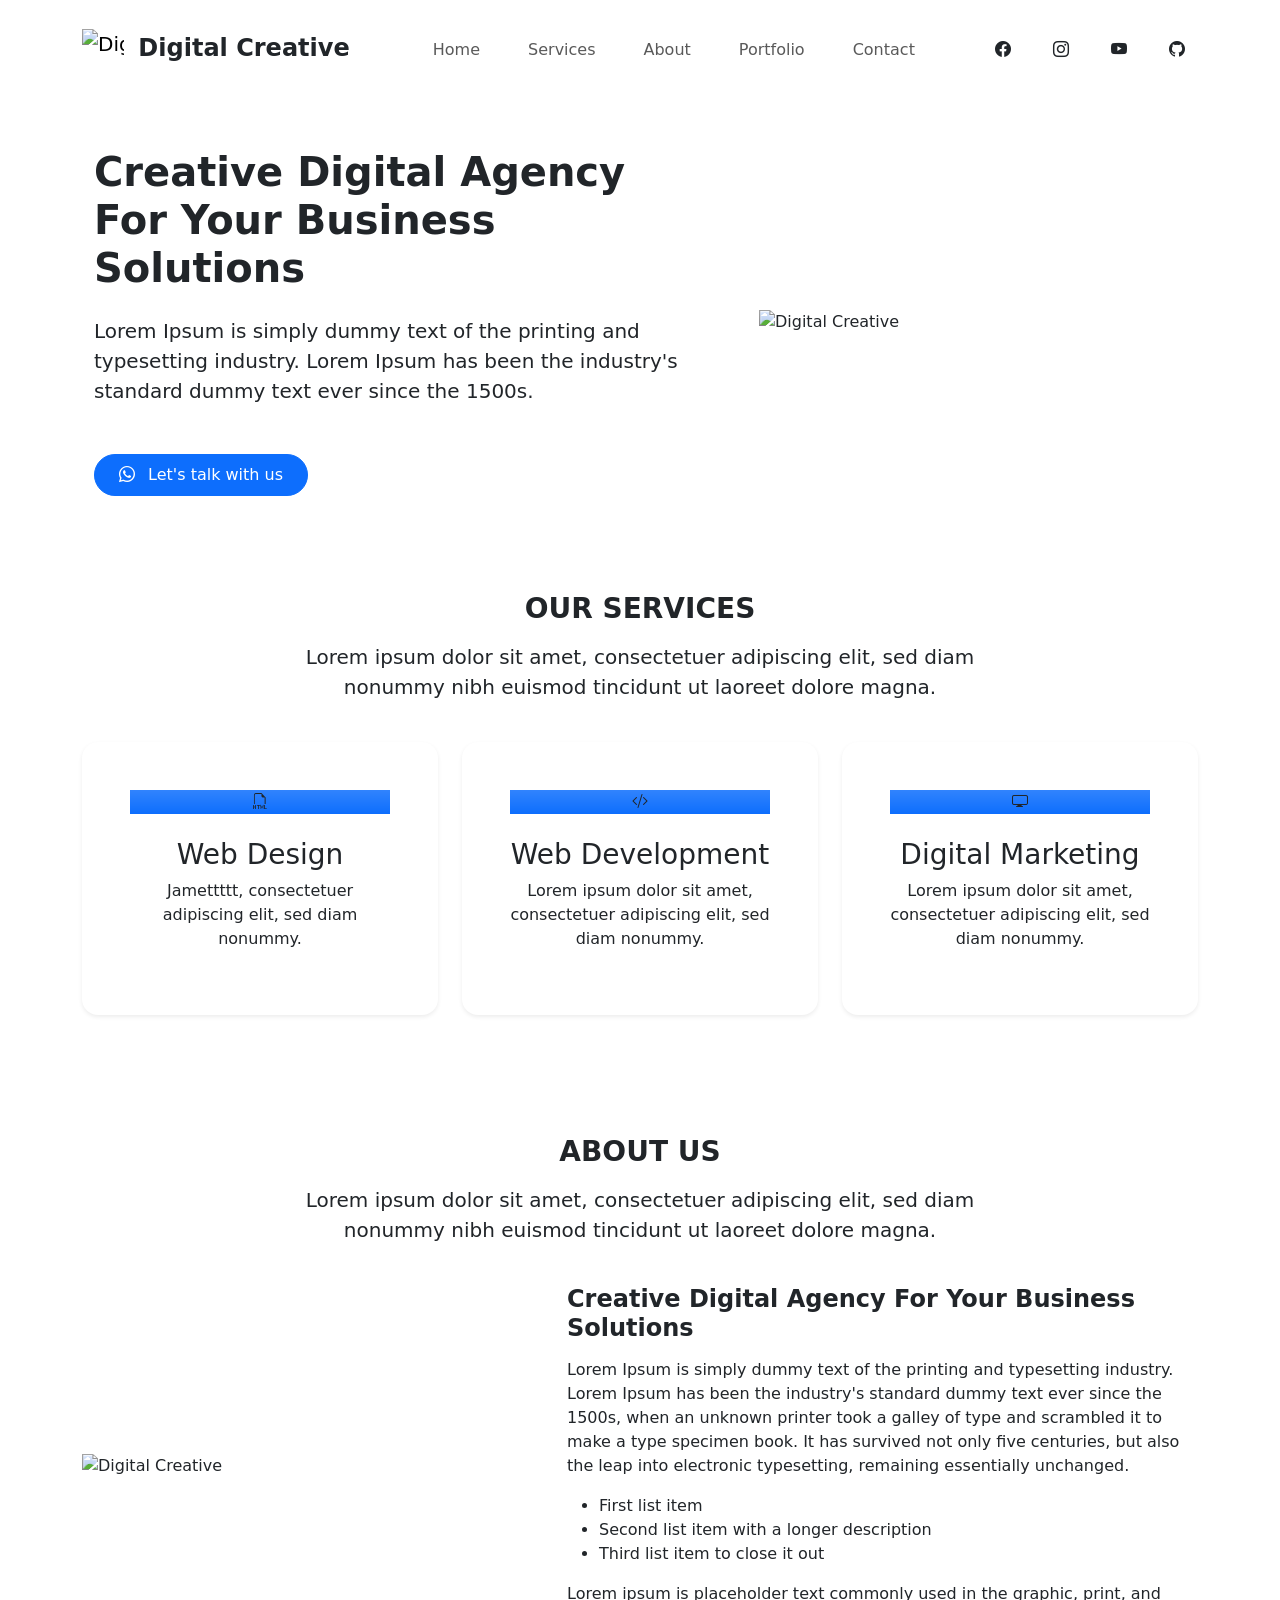
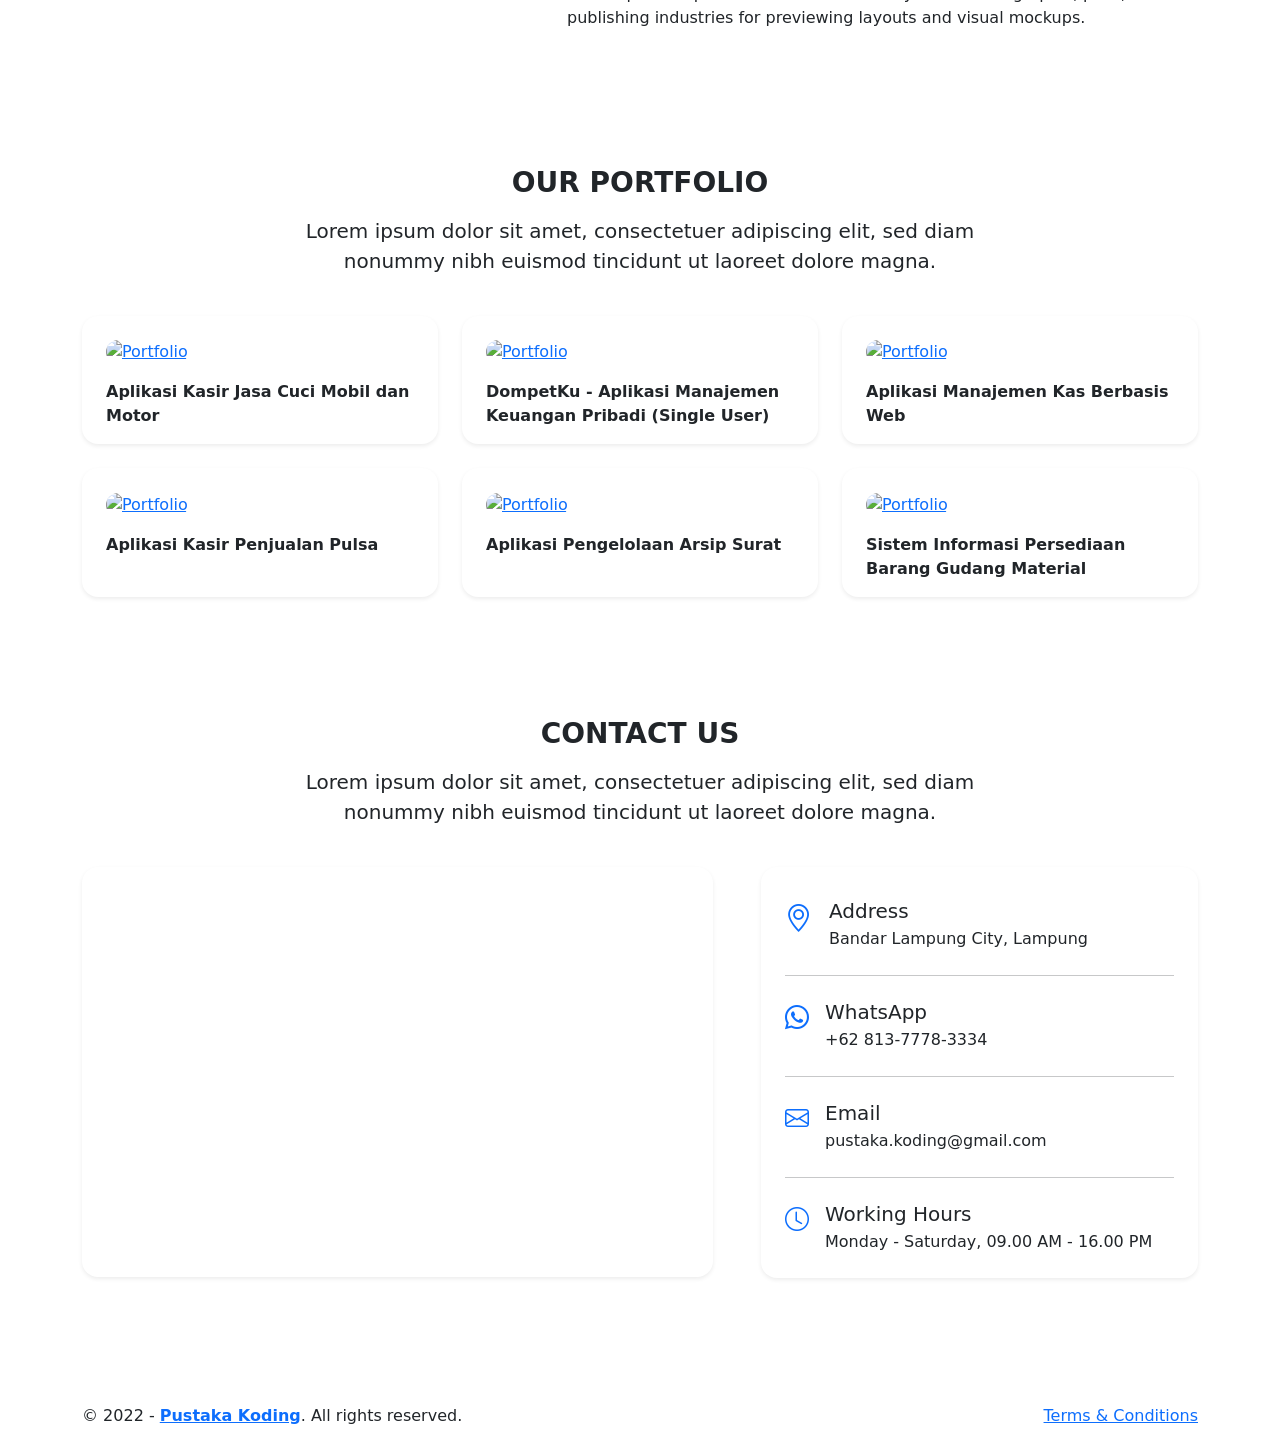
==== index.html @ 83199bd6 "Upload Coba lagi" ====
<!doctype html>
<html lang="en" class="h-100">

<head>
    <!-- Required meta tags -->
    <meta charset="utf-8">
    <meta name="viewport" content="width=device-width, initial-scale=1, shrink-to-fit=no">
    <meta name="description" content="Website Company Profile Digital Creative">
    <meta name="author" content="agung tri utomo">

    <!-- Title -->
    <title>Digital Creative</title>

    <!-- Favicon icon -->
    <link rel="shortcut icon" href="assets/img/favicon.ico" type="image/x-icon">

    <!-- Bootstrap CSS -->
    <link href="https://cdn.jsdelivr.net/npm/bootstrap@5.2.3/dist/css/bootstrap.min.css" rel="stylesheet" integrity="sha384-rbsA2VBKQhggwzxH7pPCaAqO46MgnOM80zW1RWuH61DGLwZJEdK2Kadq2F9CUG65" crossorigin="anonymous">

    <!-- Bootstrap Icons -->
    <link rel="stylesheet" href="https://cdn.jsdelivr.net/npm/bootstrap-icons@1.10.2/font/bootstrap-icons.css">

    <!-- Font -->
    <link href="https://fonts.googleapis.com/css?family=Raleway:100,200,300,400,500,600,700,800,900&amp;display=swap" rel="stylesheet">

    <!-- Custom Style -->
    <link rel="stylesheet" href="assets/css/style.css">
</head>

<body id="home" class="d-flex flex-column h-100">
    <!-- Navbar -->
    <nav class="navbar navbar-expand-lg navbar-light py-4 bg-nav">
        <div class="container">
            <!-- Brand -->
            <a class="navbar-brand" href="https://pustakakoding.com">
                <img src="assets/img/logo.svg" alt="Digital Creative" width="42" height="42" class="d-inline-block mt--2 me-2">
                <span class="text-body fs-4 fw-bolder">Digital Creative</span>
            </a>
            <button class="navbar-toggler" type="button" data-bs-toggle="collapse" data-bs-target="#navbarSupportedContent" aria-controls="navbarSupportedContent" aria-expanded="false" aria-label="Toggle navigation">
                <span class="navbar-toggler-icon"></span>
            </button>
            <div class="collapse navbar-collapse py-3 py-lg-1" id="navbarSupportedContent">
                <!-- Menu -->
                <ul class="navbar-nav mx-auto mb-2 mb-lg-0">
                    <li class="nav-item">
                        <a class="nav-link mx-3" href="#home">Home</a>
                    </li>
                    <li class="nav-item">
                        <a class="nav-link mx-3" href="#services">Services</a>
                    </li>
                    <li class="nav-item">
                        <a class="nav-link mx-3" href="#about">About</a>
                    </li>
                    <li class="nav-item">
                        <a class="nav-link mx-3" href="#portfolio">Portfolio</a>
                    </li>
                    <li class="nav-item">
                        <a class="nav-link mx-3" href="#contact">Contact</a>
                    </li>
                </ul>
                <!-- Social Media -->
                <div class="d-flex mt-3 ms-3 mt-md-0 ms-md-0">
                    <a href="https://facebook.com/pustaka.koding" target="_blank" class="btn btn-social-media me-3">
                        <i class="bi bi-facebook"></i>
                    </a>
                    <a href="https://www.instagram.com/pustakakoding/" target="_blank" class="btn btn-social-media me-3">
                        <i class="bi bi-instagram"></i>
                    </a>
                    <a href="https://www.youtube.com/channel/UCbgv9z5lRwtXX_lUZ5-x8Ew" target="_blank" class="btn btn-social-media me-3">
                        <i class="bi bi-youtube"></i>
                    </a>
                    <a href="https://github.com/pustakakoding" target="_blank" class="btn btn-social-media">
                        <i class="bi bi-github"></i>
                    </a>
                </div>
            </div>
        </div>
    </nav>

    <!-- Main Content -->
    <main class="flex-shrink-0">
        <!-- Heroes -->
        <div class="container col-xxl-8 px-4 py-5">
            <div class="row flex-lg-row-reverse align-items-center g-5">
                <div class="col-lg-5">
                    <img src="assets/img/heroes.svg" class="d-block mx-lg-auto img-fluid" alt="Digital Creative" loading="lazy">
                </div>
                <div class="col-lg-7">
                    <h1 class="fw-bold lh-2 mb-4">Creative Digital Agency For Your Business Solutions</h1>
                    <p class="lead mb-5">Lorem Ipsum is simply dummy text of the printing and typesetting industry. Lorem Ipsum has been the industry's standard dummy text ever since the 1500s.</p>
                    <div class="d-grid gap-2 d-md-flex justify-content-md-start">
                        <a href="https://api.whatsapp.com/send?phone=6281377783334&text=Assalamualaikum.." class="btn btn-primary rounded-pill px-4 py-2"><i class="bi bi-whatsapp me-2"></i> Let's talk with us</a>
                    </div>
                </div>
            </div>
        </div>

        <!-- Services -->
        <div id="services" class="container text-center py-5">
            <div class="row">
                <div class="col-lg-8 mx-auto">
                    <h3 class="fw-bold lh-2 mb-3">OUR SERVICES</h3>
                    <p class="lead">Lorem ipsum dolor sit amet, consectetuer adipiscing elit, sed diam nonummy nibh euismod tincidunt ut laoreet dolore magna.</p>
                </div>
            </div>

            <div class="row py-4">
                <div class="col-lg-4 mb-4 mb-lg-0">
                    <div class="card border-0 rounded-4 shadow-sm">
                        <div class="card-body p-3 p-sm-5">
                            <div class="feature-icon-1 bg-primary bg-gradient mb-4">
                                <i class="bi-filetype-html"></i>
                            </div>
                            <h3>Web Design</h3>
                            <p>Jamettttt, consectetuer adipiscing elit, sed diam nonummy.</p>
                        </div>
                    </div>
                </div>
                <div class="col-lg-4 mb-4 mb-lg-0">
                    <div class="card border-0 rounded-4 shadow-sm">
                        <div class="card-body p-3 p-sm-5">
                            <div class="feature-icon-1 bg-primary bg-gradient mb-4">
                                <i class="bi-code-slash"></i>
                            </div>
                            <h3>Web Development</h3>
                            <p>Lorem ipsum dolor sit amet, consectetuer adipiscing elit, sed diam nonummy.</p>
                        </div>
                    </div>
                </div>
                <div class="col-lg-4 mb-4 mb-lg-0">
                    <div class="card border-0 rounded-4 shadow-sm">
                        <div class="card-body p-3 p-sm-5">
                            <div class="feature-icon-1 bg-primary bg-gradient mb-4">
                                <i class="bi-display"></i>
                            </div>
                            <h3>Digital Marketing</h3>
                            <p>Lorem ipsum dolor sit amet, consectetuer adipiscing elit, sed diam nonummy.</p>
                        </div>
                    </div>
                </div>
            </div>
        </div>

        <!-- About -->
        <div id="about" class="container text-center py-5">
            <div class="row">
                <div class="col-lg-8 mx-auto">
                    <h3 class="fw-bold lh-2 mb-3">ABOUT US</h3>
                    <p class="lead">Lorem ipsum dolor sit amet, consectetuer adipiscing elit, sed diam nonummy nibh euismod tincidunt ut laoreet dolore magna.</p>
                </div>
            </div>

            <div class="row align-items-center text-start g-5 py-4">
                <div class="col-lg-5">
                    <img src="assets/img/about.svg" class="d-block mx-lg-auto img-fluid" alt="Digital Creative" loading="lazy">
                </div>
                <div class="col-lg-7">
                    <h4 class="fw-bold lh-2 mb-3">Creative Digital Agency For Your Business Solutions</h4>
                    <p>Lorem Ipsum is simply dummy text of the printing and typesetting industry. Lorem Ipsum has been the industry's standard dummy text ever since the 1500s, when an unknown printer took a galley of type and scrambled it to make a type specimen book. It has survived not only five centuries, but also the leap into electronic typesetting, remaining essentially unchanged.</p>
                    <ul>
                        <li>First list item</li>
                        <li>Second list item with a longer description</li>
                        <li>Third list item to close it out</li>
                    </ul>
                    <p>Lorem ipsum is placeholder text commonly used in the graphic, print, and publishing industries for previewing layouts and visual mockups.</p>
                </div>
            </div>
        </div>

        <!-- Portfolio -->
        <div id="portfolio" class="container text-center py-5">
            <div class="row">
                <div class="col-lg-8 mx-auto">
                    <h3 class="fw-bold lh-2 mb-3">OUR PORTFOLIO</h3>
                    <p class="lead">Lorem ipsum dolor sit amet, consectetuer adipiscing elit, sed diam nonummy nibh euismod tincidunt ut laoreet dolore magna.</p>
                </div>
            </div>

            <div class="row text-start py-4">
                <div class="col-lg-4 mb-4">
                    <div class="card h-100 border-0 rounded-4 shadow-sm">
                        <div class="card-body p-4 pb-0">
                            <div class="mb-3">
                                <a href="https://pustakakoding.com/project-php-detail-aplikasi-kasir-jasa-cuci-mobil-dan-motor" target="_blank">
                                    <img src="assets/img/portfolio/pustakakoding-aplikasi-kasir-jasa-cuci-mobil-dan-motor.jpg" alt="Portfolio" class="card-img-top img-fluid rounded-4">
                                </a>
                            </div>
                            <p class="fw-semibold">Aplikasi Kasir Jasa Cuci Mobil dan Motor</p>
                        </div>
                    </div>
                </div>
                <div class="col-lg-4 mb-4">
                    <div class="card h-100 border-0 rounded-4 shadow-sm">
                        <div class="card-body p-4 pb-0">
                            <div class="mb-3">
                                <a href="https://pustakakoding.com/project-php-detail-aplikasi-manajemen-keuangan-pribadi-single-user" target="_blank">
                                    <img src="assets/img/portfolio/pustakakoding-aplikasi-manajemen-keuangan-pribadi-single-user.jpg" alt="Portfolio" class="card-img-top img-fluid rounded-4">
                                </a>
                            </div>
                            <p class="fw-semibold">DompetKu - Aplikasi Manajemen Keuangan Pribadi (Single User)</p>
                        </div>
                    </div>
                </div>
                <div class="col-lg-4 mb-4">
                    <div class="card h-100 border-0 rounded-4 shadow-sm">
                        <div class="card-body p-4 pb-0">
                            <div class="mb-3">
                                <a href="https://pustakakoding.com/project-php-detail-aplikasi-manajemen-kas-berbasis-web" target="_blank">
                                    <img src="assets/img/portfolio/pustakakoding-aplikasi-manajemen-kas-berbasis-web.jpg" alt="Portfolio" class="card-img-top img-fluid rounded-4">
                                </a>
                            </div>
                            <p class="fw-semibold">Aplikasi Manajemen Kas Berbasis Web</p>
                        </div>
                    </div>
                </div>
                <div class="col-lg-4 mb-4">
                    <div class="card h-100 border-0 rounded-4 shadow-sm">
                        <div class="card-body p-4 pb-0">
                            <div class="mb-3">
                                <a href="https://pustakakoding.com/project-php-detail-aplikasi-kasir-penjualan-pulsa" target="_blank">
                                    <img src="assets/img/portfolio/pustakakoding-aplikasi-kasir-penjualan-pulsa.jpg" alt="Portfolio" class="card-img-top img-fluid rounded-4">
                                </a>
                            </div>
                            <p class="fw-semibold">Aplikasi Kasir Penjualan Pulsa</p>
                        </div>
                    </div>
                </div>
                <div class="col-lg-4 mb-4">
                    <div class="card h-100 border-0 rounded-4 shadow-sm">
                        <div class="card-body p-4 pb-0">
                            <div class="mb-3">
                                <a href="https://pustakakoding.com/project-php-detail-aplikasi-pengelolaan-arsip-surat" target="_blank">
                                    <img src="assets/img/portfolio/pustakakoding-aplikasi-pengelolaan-arsip-surat.jpg" alt="Portfolio" class="card-img-top img-fluid rounded-4">
                                </a>
                            </div>
                            <p class="fw-semibold">Aplikasi Pengelolaan Arsip Surat</p>
                        </div>
                    </div>
                </div>
                <div class="col-lg-4 mb-4">
                    <div class="card h-100 border-0 rounded-4 shadow-sm">
                        <div class="card-body p-4 pb-0">
                            <div class="mb-3">
                                <a href="https://pustakakoding.com/project-php-detail-sistem-informasi-persediaan-barang-gudang-material" target="_blank">
                                    <img src="assets/img/portfolio/pustakakoding-sistem-informasi-persediaan-barang-gudang-material.jpg" alt="Portfolio" class="card-img-top img-fluid rounded-4">
                                </a>
                            </div>
                            <p class="fw-semibold">Sistem Informasi Persediaan Barang Gudang Material</p>
                        </div>
                    </div>
                </div>
            </div>
        </div>

        <!-- Contact -->
        <div id="contact" class="container text-center pt-4 pb-5">
            <div class="row">
                <div class="col-lg-8 mx-auto">
                    <h3 class="fw-bold lh-2 mb-3">CONTACT US</h3>
                    <p class="lead">Lorem ipsum dolor sit amet, consectetuer adipiscing elit, sed diam nonummy nibh euismod tincidunt ut laoreet dolore magna.</p>
                </div>
            </div>

            <div class="row align-items-start text-start g-5 pt-4 pb-5">
                <div class="col-lg-7">
                    <iframe src="https://www.google.com/maps/embed?pb=!1m18!1m12!1m3!1d127101.59148701998!2d105.19743545987781!3d-5.428404621346565!2m3!1f0!2f0!3f0!3m2!1i1024!2i768!4f13.1!3m3!1m2!1s0x2e40dbcabf21b51f%3A0xdcb06324bff3cb9e!2sBandar%20Lampung%20City%2C%20Lampung!5e0!3m2!1sen!2sid!4v1670074127117!5m2!1sen!2sid" class="rounded-4 shadow-sm" width="100%" height="410" style="border:0;" allowfullscreen="" loading="lazy" referrerpolicy="no-referrer-when-downgrade"></iframe>
                </div>
                <div class="col-lg-5">
                    <div class="card h-100 border-0 rounded-4 shadow-sm">
                        <div class="card-body p-4 pb-0">
                            <div class="d-flex py-2">
                                <div class="flex-shrink-0">
                                    <i class="bi bi-geo-alt text-primary fs-3"></i>
                                </div>
                                <div class="flex-grow-1 ms-3">
                                    <h5 class="mb-1">Address</h5>
                                    <p>Bandar Lampung City, Lampung</p>
                                </div>
                            </div>
                            <hr class="hr-dotted mt-0">
                            <div class="d-flex py-2">
                                <div class="flex-shrink-0">
                                    <i class="bi bi-whatsapp text-primary fs-4"></i>
                                </div>
                                <div class="flex-grow-1 ms-3">
                                    <h5 class="mb-1">WhatsApp</h5>
                                    <p>+62 813-7778-3334</p>
                                </div>
                            </div>
                            <hr class="hr-dotted mt-0">
                            <div class="d-flex py-2">
                                <div class="flex-shrink-0">
                                    <i class="bi bi-envelope text-primary fs-4"></i>
                                </div>
                                <div class="flex-grow-1 ms-3">
                                    <h5 class="mb-1">Email</h5>
                                    <p>pustaka.koding@gmail.com</p>
                                </div>
                            </div>
                            <hr class="hr-dotted mt-0">
                            <div class="d-flex py-2">
                                <div class="flex-shrink-0">
                                    <i class="bi bi-clock text-primary fs-4"></i>
                                </div>
                                <div class="flex-grow-1 ms-3">
                                    <h5 class="mb-1">Working Hours</h5>
                                    <p>Monday - Saturday, 09.00 AM - 16.00 PM</p>
                                </div>
                            </div>
                        </div>
                    </div>
                </div>
            </div>
        </div>
    </main>

    <!-- Footer -->
    <footer class="footer mt-auto py-4 bg-white">
        <div class="container">
            <div class="d-flex flex-column flex-md-row align-items-center align-items-md-left text-body">
                <div class="copyright text-center mb-2 mb-md-0">
                    &copy; 2022 - <a href="https://pustakakoding.com/" target="_blank" class="fw-bolder">Pustaka Koding</a>. All rights reserved.
                </div>
                <div class="link ms-md-auto">
                    <a href="https://pustakakoding.com/" target="_blank">Terms & Conditions</a>
                </div>
            </div>
        </div>
    </footer>

    <!-- Popper and Bootstrap JS -->
    <script src="https://cdn.jsdelivr.net/npm/@popperjs/core@2.11.6/dist/umd/popper.min.js" integrity="sha384-oBqDVmMz9ATKxIep9tiCxS/Z9fNfEXiDAYTujMAeBAsjFuCZSmKbSSUnQlmh/jp3" crossorigin="anonymous"></script>
    <script src="https://cdn.jsdelivr.net/npm/bootstrap@5.2.3/dist/js/bootstrap.min.js" integrity="sha384-cuYeSxntonz0PPNlHhBs68uyIAVpIIOZZ5JqeqvYYIcEL727kskC66kF92t6Xl2V" crossorigin="anonymous"></script>
</body>

</html>
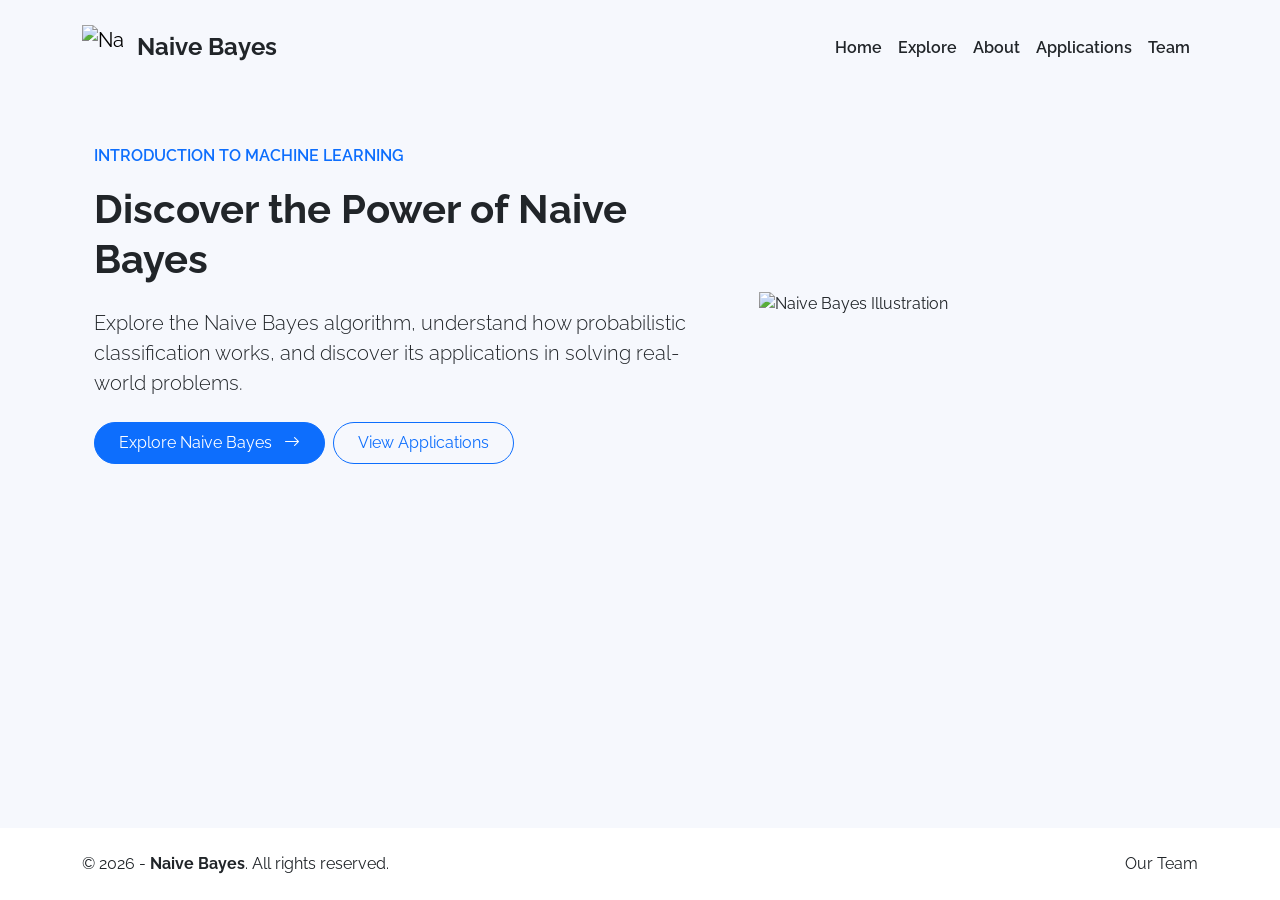
==== commit 65996690: "Refactor website into multiple pages" ====
--- a/index.html
+++ b/index.html
@@ -1,336 +1,180 @@
+
 <!doctype html>
 <html lang="en" class="h-100">
 
 <head>
-    <!-- Required meta tags -->
     <meta charset="utf-8">
-    <meta name="viewport" content="width=device-width, initial-scale=1, shrink-to-fit=no">
-    <meta name="description" content="Website Company Profile Digital Creative">
-    <meta name="author" content="agung tri utomo">
+    <meta name="viewport" content="width=device-width, initial-scale=1">
 
-    <!-- Title -->
-    <title>Digital Creative</title>
+    <meta name="description" content="Learn about the Naive Bayes algorithm and its real-world applications.">
 
-    <!-- Favicon icon -->
+    <title>Home - Naive Bayes</title>
+
+    <!-- Favicon -->
     <link rel="shortcut icon" href="assets/img/favicon.ico" type="image/x-icon">
 
     <!-- Bootstrap CSS -->
-    <link href="https://cdn.jsdelivr.net/npm/bootstrap@5.2.3/dist/css/bootstrap.min.css" rel="stylesheet" integrity="sha384-rbsA2VBKQhggwzxH7pPCaAqO46MgnOM80zW1RWuH61DGLwZJEdK2Kadq2F9CUG65" crossorigin="anonymous">
+    <link href="https://cdn.jsdelivr.net/npm/bootstrap@5.2.3/dist/css/bootstrap.min.css"
+        rel="stylesheet">
 
     <!-- Bootstrap Icons -->
-    <link rel="stylesheet" href="https://cdn.jsdelivr.net/npm/bootstrap-icons@1.10.2/font/bootstrap-icons.css">
+    <link rel="stylesheet"
+        href="https://cdn.jsdelivr.net/npm/bootstrap-icons@1.10.2/font/bootstrap-icons.css">
 
     <!-- Font -->
-    <link href="https://fonts.googleapis.com/css?family=Raleway:100,200,300,400,500,600,700,800,900&amp;display=swap" rel="stylesheet">
+    <link href="https://fonts.googleapis.com/css?family=Raleway:100,200,300,400,500,600,700,800,900&display=swap"
+        rel="stylesheet">
 
-    <!-- Custom Style -->
+    <!-- Custom CSS -->
     <link rel="stylesheet" href="assets/css/style.css">
 </head>
 
-<body id="home" class="d-flex flex-column h-100">
+<body id="home" class="d-flex flex-column min-vh-100">
+
     <!-- Navbar -->
     <nav class="navbar navbar-expand-lg navbar-light py-4 bg-nav">
         <div class="container">
-            <!-- Brand -->
-            <a class="navbar-brand" href="https://pustakakoding.com">
-                <img src="assets/img/logo.svg" alt="Digital Creative" width="42" height="42" class="d-inline-block mt--2 me-2">
-                <span class="text-body fs-4 fw-bolder">Digital Creative</span>
+
+            <a class="navbar-brand" href="index.html">
+                <img src="assets/img/logo.svg"
+                    alt="Naive Bayes"
+                    width="42"
+                    height="42"
+                    class="d-inline-block mt--2 me-2">
+
+                <span class="text-body fs-4 fw-bolder">
+                    Naive Bayes
+                </span>
             </a>
-            <button class="navbar-toggler" type="button" data-bs-toggle="collapse" data-bs-target="#navbarSupportedContent" aria-controls="navbarSupportedContent" aria-expanded="false" aria-label="Toggle navigation">
+
+            <button class="navbar-toggler"
+                type="button"
+                data-bs-toggle="collapse"
+                data-bs-target="#navbarSupportedContent"
+                aria-controls="navbarSupportedContent"
+                aria-expanded="false"
+                aria-label="Toggle navigation">
+
                 <span class="navbar-toggler-icon"></span>
             </button>
-            <div class="collapse navbar-collapse py-3 py-lg-1" id="navbarSupportedContent">
-                <!-- Menu -->
-                <ul class="navbar-nav mx-auto mb-2 mb-lg-0">
+
+            <div class="collapse navbar-collapse"
+                id="navbarSupportedContent">
+
+                <ul class="navbar-nav ms-auto mb-2 mb-lg-0">
+
                     <li class="nav-item">
-                        <a class="nav-link mx-3" href="#home">Home</a>
+                        <a class="nav-link" href="index.html">Home</a>
                     </li>
+
                     <li class="nav-item">
-                        <a class="nav-link mx-3" href="#services">Services</a>
+                        <a class="nav-link" href="pages/explore.html">Explore</a>
                     </li>
+
                     <li class="nav-item">
-                        <a class="nav-link mx-3" href="#about">About</a>
+                        <a class="nav-link" href="pages/about.html">About</a>
                     </li>
+
                     <li class="nav-item">
-                        <a class="nav-link mx-3" href="#portfolio">Portfolio</a>
+                        <a class="nav-link" href="pages/applications.html">Applications</a>
                     </li>
+
                     <li class="nav-item">
-                        <a class="nav-link mx-3" href="#contact">Contact</a>
+                        <a class="nav-link" href="pages/team.html">Team</a>
                     </li>
+
                 </ul>
-                <!-- Social Media -->
-                <div class="d-flex mt-3 ms-3 mt-md-0 ms-md-0">
-                    <a href="https://facebook.com/pustaka.koding" target="_blank" class="btn btn-social-media me-3">
-                        <i class="bi bi-facebook"></i>
-                    </a>
-                    <a href="https://www.instagram.com/pustakakoding/" target="_blank" class="btn btn-social-media me-3">
-                        <i class="bi bi-instagram"></i>
-                    </a>
-                    <a href="https://www.youtube.com/channel/UCbgv9z5lRwtXX_lUZ5-x8Ew" target="_blank" class="btn btn-social-media me-3">
-                        <i class="bi bi-youtube"></i>
-                    </a>
-                    <a href="https://github.com/pustakakoding" target="_blank" class="btn btn-social-media">
-                        <i class="bi bi-github"></i>
-                    </a>
-                </div>
             </div>
         </div>
     </nav>
 
+
     <!-- Main Content -->
-    <main class="flex-shrink-0">
-        <!-- Heroes -->
-        <div class="container col-xxl-8 px-4 py-5">
+    <main class="flex-grow-1">
+
+        <!-- Hero Section -->
+        <section class="container col-xxl-8 px-4 py-5">
+
             <div class="row flex-lg-row-reverse align-items-center g-5">
+
+                <!-- Hero Illustration -->
                 <div class="col-lg-5">
-                    <img src="assets/img/heroes.svg" class="d-block mx-lg-auto img-fluid" alt="Digital Creative" loading="lazy">
+                    <img src="assets/img/heroes.svg"
+                        class="d-block mx-lg-auto img-fluid"
+                        alt="Naive Bayes Illustration"
+                        loading="lazy">
                 </div>
+
+                <!-- Hero Text -->
                 <div class="col-lg-7">
-                    <h1 class="fw-bold lh-2 mb-4">Creative Digital Agency For Your Business Solutions</h1>
-                    <p class="lead mb-5">Lorem Ipsum is simply dummy text of the printing and typesetting industry. Lorem Ipsum has been the industry's standard dummy text ever since the 1500s.</p>
-                    <div class="d-grid gap-2 d-md-flex justify-content-md-start">
-                        <a href="https://api.whatsapp.com/send?phone=6281377783334&text=Assalamualaikum.." class="btn btn-primary rounded-pill px-4 py-2"><i class="bi bi-whatsapp me-2"></i> Let's talk with us</a>
+
+                    <span class="text-primary fw-semibold">
+                        INTRODUCTION TO MACHINE LEARNING
+                    </span>
+
+                    <h1 class="fw-bold lh-sm mb-4 mt-3">
+                        Discover the Power of Naive Bayes
+                    </h1>
+
+                    <p class="lead mb-4">
+                        Explore the Naive Bayes algorithm, understand
+                        how probabilistic classification works, and
+                        discover its applications in solving
+                        real-world problems.
+                    </p>
+
+                    <div class="d-flex flex-wrap gap-2">
+
+                        <a href="pages/explore.html"
+                            class="btn btn-primary rounded-pill px-4 py-2">
+
+                            Explore Naive Bayes
+                            <i class="bi bi-arrow-right ms-2"></i>
+
+                        </a>
+
+                        <a href="pages/applications.html"
+                            class="btn btn-outline-primary rounded-pill px-4 py-2">
+
+                            View Applications
+
+                        </a>
+
                     </div>
+
                 </div>
             </div>
-        </div>
+        </section>
 
-        <!-- Services -->
-        <div id="services" class="container text-center py-5">
-            <div class="row">
-                <div class="col-lg-8 mx-auto">
-                    <h3 class="fw-bold lh-2 mb-3">OUR SERVICES</h3>
-                    <p class="lead">Lorem ipsum dolor sit amet, consectetuer adipiscing elit, sed diam nonummy nibh euismod tincidunt ut laoreet dolore magna.</p>
-                </div>
-            </div>
+    </main>
 
-            <div class="row py-4">
-                <div class="col-lg-4 mb-4 mb-lg-0">
-                    <div class="card border-0 rounded-4 shadow-sm">
-                        <div class="card-body p-3 p-sm-5">
-                            <div class="feature-icon-1 bg-primary bg-gradient mb-4">
-                                <i class="bi-filetype-html"></i>
-                            </div>
-                            <h3>Web Design</h3>
-                            <p>Jamettttt, consectetuer adipiscing elit, sed diam nonummy.</p>
-                        </div>
-                    </div>
-                </div>
-                <div class="col-lg-4 mb-4 mb-lg-0">
-                    <div class="card border-0 rounded-4 shadow-sm">
-                        <div class="card-body p-3 p-sm-5">
-                            <div class="feature-icon-1 bg-primary bg-gradient mb-4">
-                                <i class="bi-code-slash"></i>
-                            </div>
-                            <h3>Web Development</h3>
-                            <p>Lorem ipsum dolor sit amet, consectetuer adipiscing elit, sed diam nonummy.</p>
-                        </div>
-                    </div>
-                </div>
-                <div class="col-lg-4 mb-4 mb-lg-0">
-                    <div class="card border-0 rounded-4 shadow-sm">
-                        <div class="card-body p-3 p-sm-5">
-                            <div class="feature-icon-1 bg-primary bg-gradient mb-4">
-                                <i class="bi-display"></i>
-                            </div>
-                            <h3>Digital Marketing</h3>
-                            <p>Lorem ipsum dolor sit amet, consectetuer adipiscing elit, sed diam nonummy.</p>
-                        </div>
-                    </div>
-                </div>
-            </div>
-        </div>
-
-        <!-- About -->
-        <div id="about" class="container text-center py-5">
-            <div class="row">
-                <div class="col-lg-8 mx-auto">
-                    <h3 class="fw-bold lh-2 mb-3">ABOUT US</h3>
-                    <p class="lead">Lorem ipsum dolor sit amet, consectetuer adipiscing elit, sed diam nonummy nibh euismod tincidunt ut laoreet dolore magna.</p>
-                </div>
-            </div>
-
-            <div class="row align-items-center text-start g-5 py-4">
-                <div class="col-lg-5">
-                    <img src="assets/img/about.svg" class="d-block mx-lg-auto img-fluid" alt="Digital Creative" loading="lazy">
-                </div>
-                <div class="col-lg-7">
-                    <h4 class="fw-bold lh-2 mb-3">Creative Digital Agency For Your Business Solutions</h4>
-                    <p>Lorem Ipsum is simply dummy text of the printing and typesetting industry. Lorem Ipsum has been the industry's standard dummy text ever since the 1500s, when an unknown printer took a galley of type and scrambled it to make a type specimen book. It has survived not only five centuries, but also the leap into electronic typesetting, remaining essentially unchanged.</p>
-                    <ul>
-                        <li>First list item</li>
-                        <li>Second list item with a longer description</li>
-                        <li>Third list item to close it out</li>
-                    </ul>
-                    <p>Lorem ipsum is placeholder text commonly used in the graphic, print, and publishing industries for previewing layouts and visual mockups.</p>
-                </div>
-            </div>
-        </div>
-
-        <!-- Portfolio -->
-        <div id="portfolio" class="container text-center py-5">
-            <div class="row">
-                <div class="col-lg-8 mx-auto">
-                    <h3 class="fw-bold lh-2 mb-3">OUR PORTFOLIO</h3>
-                    <p class="lead">Lorem ipsum dolor sit amet, consectetuer adipiscing elit, sed diam nonummy nibh euismod tincidunt ut laoreet dolore magna.</p>
-                </div>
-            </div>
-
-            <div class="row text-start py-4">
-                <div class="col-lg-4 mb-4">
-                    <div class="card h-100 border-0 rounded-4 shadow-sm">
-                        <div class="card-body p-4 pb-0">
-                            <div class="mb-3">
-                                <a href="https://pustakakoding.com/project-php-detail-aplikasi-kasir-jasa-cuci-mobil-dan-motor" target="_blank">
-                                    <img src="assets/img/portfolio/pustakakoding-aplikasi-kasir-jasa-cuci-mobil-dan-motor.jpg" alt="Portfolio" class="card-img-top img-fluid rounded-4">
-                                </a>
-                            </div>
-                            <p class="fw-semibold">Aplikasi Kasir Jasa Cuci Mobil dan Motor</p>
-                        </div>
-                    </div>
-                </div>
-                <div class="col-lg-4 mb-4">
-                    <div class="card h-100 border-0 rounded-4 shadow-sm">
-                        <div class="card-body p-4 pb-0">
-                            <div class="mb-3">
-                                <a href="https://pustakakoding.com/project-php-detail-aplikasi-manajemen-keuangan-pribadi-single-user" target="_blank">
-                                    <img src="assets/img/portfolio/pustakakoding-aplikasi-manajemen-keuangan-pribadi-single-user.jpg" alt="Portfolio" class="card-img-top img-fluid rounded-4">
-                                </a>
-                            </div>
-                            <p class="fw-semibold">DompetKu - Aplikasi Manajemen Keuangan Pribadi (Single User)</p>
-                        </div>
-                    </div>
-                </div>
-                <div class="col-lg-4 mb-4">
-                    <div class="card h-100 border-0 rounded-4 shadow-sm">
-                        <div class="card-body p-4 pb-0">
-                            <div class="mb-3">
-                                <a href="https://pustakakoding.com/project-php-detail-aplikasi-manajemen-kas-berbasis-web" target="_blank">
-                                    <img src="assets/img/portfolio/pustakakoding-aplikasi-manajemen-kas-berbasis-web.jpg" alt="Portfolio" class="card-img-top img-fluid rounded-4">
-                                </a>
-                            </div>
-                            <p class="fw-semibold">Aplikasi Manajemen Kas Berbasis Web</p>
-                        </div>
-                    </div>
-                </div>
-                <div class="col-lg-4 mb-4">
-                    <div class="card h-100 border-0 rounded-4 shadow-sm">
-                        <div class="card-body p-4 pb-0">
-                            <div class="mb-3">
-                                <a href="https://pustakakoding.com/project-php-detail-aplikasi-kasir-penjualan-pulsa" target="_blank">
-                                    <img src="assets/img/portfolio/pustakakoding-aplikasi-kasir-penjualan-pulsa.jpg" alt="Portfolio" class="card-img-top img-fluid rounded-4">
-                                </a>
-                            </div>
-                            <p class="fw-semibold">Aplikasi Kasir Penjualan Pulsa</p>
-                        </div>
-                    </div>
-                </div>
-                <div class="col-lg-4 mb-4">
-                    <div class="card h-100 border-0 rounded-4 shadow-sm">
-                        <div class="card-body p-4 pb-0">
-                            <div class="mb-3">
-                                <a href="https://pustakakoding.com/project-php-detail-aplikasi-pengelolaan-arsip-surat" target="_blank">
-                                    <img src="assets/img/portfolio/pustakakoding-aplikasi-pengelolaan-arsip-surat.jpg" alt="Portfolio" class="card-img-top img-fluid rounded-4">
-                                </a>
-                            </div>
-                            <p class="fw-semibold">Aplikasi Pengelolaan Arsip Surat</p>
-                        </div>
-                    </div>
-                </div>
-                <div class="col-lg-4 mb-4">
-                    <div class="card h-100 border-0 rounded-4 shadow-sm">
-                        <div class="card-body p-4 pb-0">
-                            <div class="mb-3">
-                                <a href="https://pustakakoding.com/project-php-detail-sistem-informasi-persediaan-barang-gudang-material" target="_blank">
-                                    <img src="assets/img/portfolio/pustakakoding-sistem-informasi-persediaan-barang-gudang-material.jpg" alt="Portfolio" class="card-img-top img-fluid rounded-4">
-                                </a>
-                            </div>
-                            <p class="fw-semibold">Sistem Informasi Persediaan Barang Gudang Material</p>
-                        </div>
-                    </div>
-                </div>
-            </div>
-        </div>
-
-        <!-- Contact -->
-        <div id="contact" class="container text-center pt-4 pb-5">
-            <div class="row">
-                <div class="col-lg-8 mx-auto">
-                    <h3 class="fw-bold lh-2 mb-3">CONTACT US</h3>
-                    <p class="lead">Lorem ipsum dolor sit amet, consectetuer adipiscing elit, sed diam nonummy nibh euismod tincidunt ut laoreet dolore magna.</p>
-                </div>
-            </div>
-
-            <div class="row align-items-start text-start g-5 pt-4 pb-5">
-                <div class="col-lg-7">
-                    <iframe src="https://www.google.com/maps/embed?pb=!1m18!1m12!1m3!1d127101.59148701998!2d105.19743545987781!3d-5.428404621346565!2m3!1f0!2f0!3f0!3m2!1i1024!2i768!4f13.1!3m3!1m2!1s0x2e40dbcabf21b51f%3A0xdcb06324bff3cb9e!2sBandar%20Lampung%20City%2C%20Lampung!5e0!3m2!1sen!2sid!4v1670074127117!5m2!1sen!2sid" class="rounded-4 shadow-sm" width="100%" height="410" style="border:0;" allowfullscreen="" loading="lazy" referrerpolicy="no-referrer-when-downgrade"></iframe>
-                </div>
-                <div class="col-lg-5">
-                    <div class="card h-100 border-0 rounded-4 shadow-sm">
-                        <div class="card-body p-4 pb-0">
-                            <div class="d-flex py-2">
-                                <div class="flex-shrink-0">
-                                    <i class="bi bi-geo-alt text-primary fs-3"></i>
-                                </div>
-                                <div class="flex-grow-1 ms-3">
-                                    <h5 class="mb-1">Address</h5>
-                                    <p>Bandar Lampung City, Lampung</p>
-                                </div>
-                            </div>
-                            <hr class="hr-dotted mt-0">
-                            <div class="d-flex py-2">
-                                <div class="flex-shrink-0">
-                                    <i class="bi bi-whatsapp text-primary fs-4"></i>
-                                </div>
-                                <div class="flex-grow-1 ms-3">
-                                    <h5 class="mb-1">WhatsApp</h5>
-                                    <p>+62 813-7778-3334</p>
-                                </div>
-                            </div>
-                            <hr class="hr-dotted mt-0">
-                            <div class="d-flex py-2">
-                                <div class="flex-shrink-0">
-                                    <i class="bi bi-envelope text-primary fs-4"></i>
-                                </div>
-                                <div class="flex-grow-1 ms-3">
-                                    <h5 class="mb-1">Email</h5>
-                                    <p>pustaka.koding@gmail.com</p>
-                                </div>
-                            </div>
-                            <hr class="hr-dotted mt-0">
-                            <div class="d-flex py-2">
-                                <div class="flex-shrink-0">
-                                    <i class="bi bi-clock text-primary fs-4"></i>
-                                </div>
-                                <div class="flex-grow-1 ms-3">
-                                    <h5 class="mb-1">Working Hours</h5>
-                                    <p>Monday - Saturday, 09.00 AM - 16.00 PM</p>
-                                </div>
-                            </div>
-                        </div>
-                    </div>
-                </div>
-            </div>
-        </div>
-    </main>
 
     <!-- Footer -->
     <footer class="footer mt-auto py-4 bg-white">
         <div class="container">
-            <div class="d-flex flex-column flex-md-row align-items-center align-items-md-left text-body">
+
+            <div class="d-flex flex-column flex-md-row
+                align-items-center text-body">
+
                 <div class="copyright text-center mb-2 mb-md-0">
-                    &copy; 2022 - <a href="https://pustakakoding.com/" target="_blank" class="fw-bolder">Pustaka Koding</a>. All rights reserved.
+
+                    &copy; 2026 -
+                    <span class="fw-bolder">Naive Bayes</span>.
+                    All rights reserved.
+
                 </div>
+
                 <div class="link ms-md-auto">
-                    <a href="https://pustakakoding.com/" target="_blank">Terms & Conditions</a>
+                    <a href="pages/team.html">Our Team</a>
                 </div>
+
             </div>
         </div>
     </footer>
 
-    <!-- Popper and Bootstrap JS -->
-    <script src="https://cdn.jsdelivr.net/npm/@popperjs/core@2.11.6/dist/umd/popper.min.js" integrity="sha384-oBqDVmMz9ATKxIep9tiCxS/Z9fNfEXiDAYTujMAeBAsjFuCZSmKbSSUnQlmh/jp3" crossorigin="anonymous"></script>
-    <script src="https://cdn.jsdelivr.net/npm/bootstrap@5.2.3/dist/js/bootstrap.min.js" integrity="sha384-cuYeSxntonz0PPNlHhBs68uyIAVpIIOZZ5JqeqvYYIcEL727kskC66kF92t6Xl2V" crossorigin="anonymous"></script>
+
+    <!-- Bootstrap JS -->
+    <script src="https://cdn.jsdelivr.net/npm/bootstrap@5.2.3/dist/js/bootstrap.bundle.min.js"></script>
+
 </body>
-
-</html>+</html>
--- a/assets/css/style.css
+++ b/assets/css/style.css
@@ -0,0 +1,328 @@
+body {
+  font-family: Raleway, sans-serif;
+  background: #f6f8fd;
+}
+
+.bg-nav {
+  background-color: #f6f8fd;
+}
+
+.mt--2 {
+  margin-top: -0.5rem !important;
+}
+
+.hr-dotted {
+  border-top: 1px dotted;
+  opacity: .25;
+}
+
+.navbar-light .navbar-nav .nav-link {
+  color: #212529 !important;
+  font-size: 16px;
+  font-weight: 600;
+  transition: all 0.4s;
+}
+
+.navbar-light .navbar-nav .nav-link:hover {
+  color: #0d6efd !important;
+}
+
+.feature-icon-1 {
+  display: inline-flex;
+  align-items: center;
+  justify-content: center;
+  width: 5rem;
+  height: 5rem;
+  font-size: 3rem;
+  color: #fff;
+  border-radius: 100%;
+}
+
+.btn-social-media {
+  color: #31316a;
+  background-color: #cdcfdf;
+  border-color: #cdcfdf;
+  width: 2rem;
+  height: 2rem;
+  padding: 1.2rem;
+  text-align: center;
+  display: inline-flex;
+  align-items: center;
+  justify-content: center;
+  border-radius: 100%;
+}
+
+.btn-social-media:hover {
+  color: #fff;
+  background-color: #0d6efd;
+  border-color: #0d6efd;
+}
+
+/* Footer */
+.footer .copyright a {
+  color: #ee5050;
+  text-decoration: none;
+}
+
+.footer .copyright a:hover {
+  color: #eb2d2d;
+}
+
+.footer .link a {
+  color: #212529;
+  text-decoration: none;
+}
+
+.footer .link a:hover {
+  color: #0d6efd;
+}
+
+
+/* Applications */
+.application-card {
+  transition: all 0.3s ease;
+  cursor: pointer;
+}
+
+.application-card:hover {
+  transform: translateY(-5px);
+  box-shadow: 0 0.75rem 1.5rem rgba(0, 0, 0, 0.12) !important;
+}
+
+.application-icon {
+  display: inline-flex;
+  align-items: center;
+  justify-content: center;
+  width: 4rem;
+  height: 4rem;
+  font-size: 2rem;
+  color: #fff;
+  background: linear-gradient(135deg, #0d6efd, #4b8fff);
+  border-radius: 50%;
+}
+
+.application-description {
+  margin-bottom: 0;
+  color: #6c757d;
+  opacity: 0;
+  max-height: 0;
+  overflow: hidden;
+  transition: all 0.3s ease;
+}
+
+.application-card:hover .application-description {
+  opacity: 1;
+  max-height: 150px;
+  margin-top: 0.75rem;
+}
+
+/* Touchscreen and keyboard support */
+.application-card:focus-within .application-description {
+  opacity: 1;
+  max-height: 150px;
+  margin-top: 0.75rem;
+}
+
+@media (hover: none) {
+  .application-description {
+    opacity: 1;
+    max-height: none;
+    margin-top: 0.75rem;
+  }
+}
+
+
+/* =====================================================
+   TEAM PAGE - LIGHT THEME
+===================================================== */
+
+.team-page {
+    min-height: 100vh;
+    background: #f6f8fd;
+    color: #212529;
+    font-family: Raleway, sans-serif;
+}
+
+/* Main Content */
+.team-main {
+    flex: 1;
+    display: flex;
+    align-items: center;
+    padding: 70px 0;
+}
+
+.team-section {
+    width: 100%;
+}
+
+/* Heading */
+.team-heading {
+    display: grid;
+    grid-template-columns: 0.6fr 2fr 1.4fr;
+    align-items: center;
+    gap: 25px;
+    margin-bottom: 45px;
+}
+
+.team-label {
+    color: #6c757d;
+    font-size: 11px;
+    letter-spacing: 1px;
+}
+
+.team-heading h1 {
+    color: #212529;
+    font-size: clamp(2rem, 4vw, 3rem);
+    font-weight: 800;
+    margin: 0;
+}
+
+.team-heading h1 span {
+    color: #0d6efd;
+}
+
+.team-heading p {
+    color: #6c757d;
+    font-size: 13px;
+    line-height: 1.7;
+    margin: 0;
+}
+
+/* Team Grid */
+.team-grid {
+    display: grid;
+    grid-template-columns: repeat(4, 1fr);
+    gap: 20px;
+}
+
+/* Team Card */
+.team-card {
+    position: relative;
+    height: 370px;
+    overflow: hidden;
+    border: 0;
+    border-radius: 15px;
+    background: #ffffff;
+    box-shadow: 0 2px 8px rgba(0, 0, 0, 0.08);
+    transition: transform 0.3s ease, box-shadow 0.3s ease;
+}
+
+.team-card:hover {
+    transform: translateY(-6px);
+    box-shadow: 0 8px 20px rgba(0, 0, 0, 0.12);
+}
+
+/* Role */
+.team-role {
+    position: absolute;
+    top: 15px;
+    left: 15px;
+    z-index: 3;
+    color: #6c757d;
+    font-size: 11px;
+}
+
+/* Photo */
+.team-photo {
+    position: absolute;
+    inset: 45px 0 0;
+    display: flex;
+    justify-content: center;
+    align-items: center;
+    color: #0d6efd;
+    font-size: 150px;
+    background: linear-gradient(
+        180deg,
+        #ffffff,
+        #edf3ff
+    );
+}
+
+.team-photo img {
+    width: 100%;
+    height: 100%;
+    object-fit: cover;
+    object-position: center top;
+}
+
+/* Member Information */
+.team-info {
+    position: absolute;
+    z-index: 2;
+    bottom: 0;
+    left: 0;
+    width: 100%;
+    padding: 45px 15px 15px;
+    background: linear-gradient(
+        transparent,
+        rgba(255, 255, 255, 0.98)
+    );
+}
+
+.team-info h3 {
+    color: #212529;
+    font-size: 19px;
+    font-weight: 700;
+    margin: 0;
+}
+
+/* Footer */
+.team-footer {
+    background: #ffffff;
+    padding: 20px;
+    text-align: center;
+    color: #212529;
+    border-top: 1px solid #eeeeee;
+}
+
+.team-footer p {
+    margin: 0;
+    font-size: 13px;
+}
+
+/* Responsive */
+@media (max-width: 991px) {
+    .team-heading {
+        grid-template-columns: 1fr 2fr;
+    }
+
+    .team-heading p {
+        grid-column: 2;
+    }
+
+    .team-grid {
+        grid-template-columns: repeat(2, 1fr);
+    }
+}
+
+@media (max-width: 576px) {
+    .team-main {
+        padding: 45px 0;
+    }
+
+    .team-heading {
+        display: block;
+        margin-bottom: 30px;
+    }
+
+    .team-heading h1 {
+        margin: 12px 0;
+    }
+
+    .team-grid {
+        grid-template-columns: repeat(2, 1fr);
+        gap: 10px;
+    }
+
+    .team-card {
+        height: 280px;
+    }
+
+    .team-info h3 {
+        font-size: 15px;
+    }
+
+    .team-photo {
+        font-size: 100px;
+    }
+}
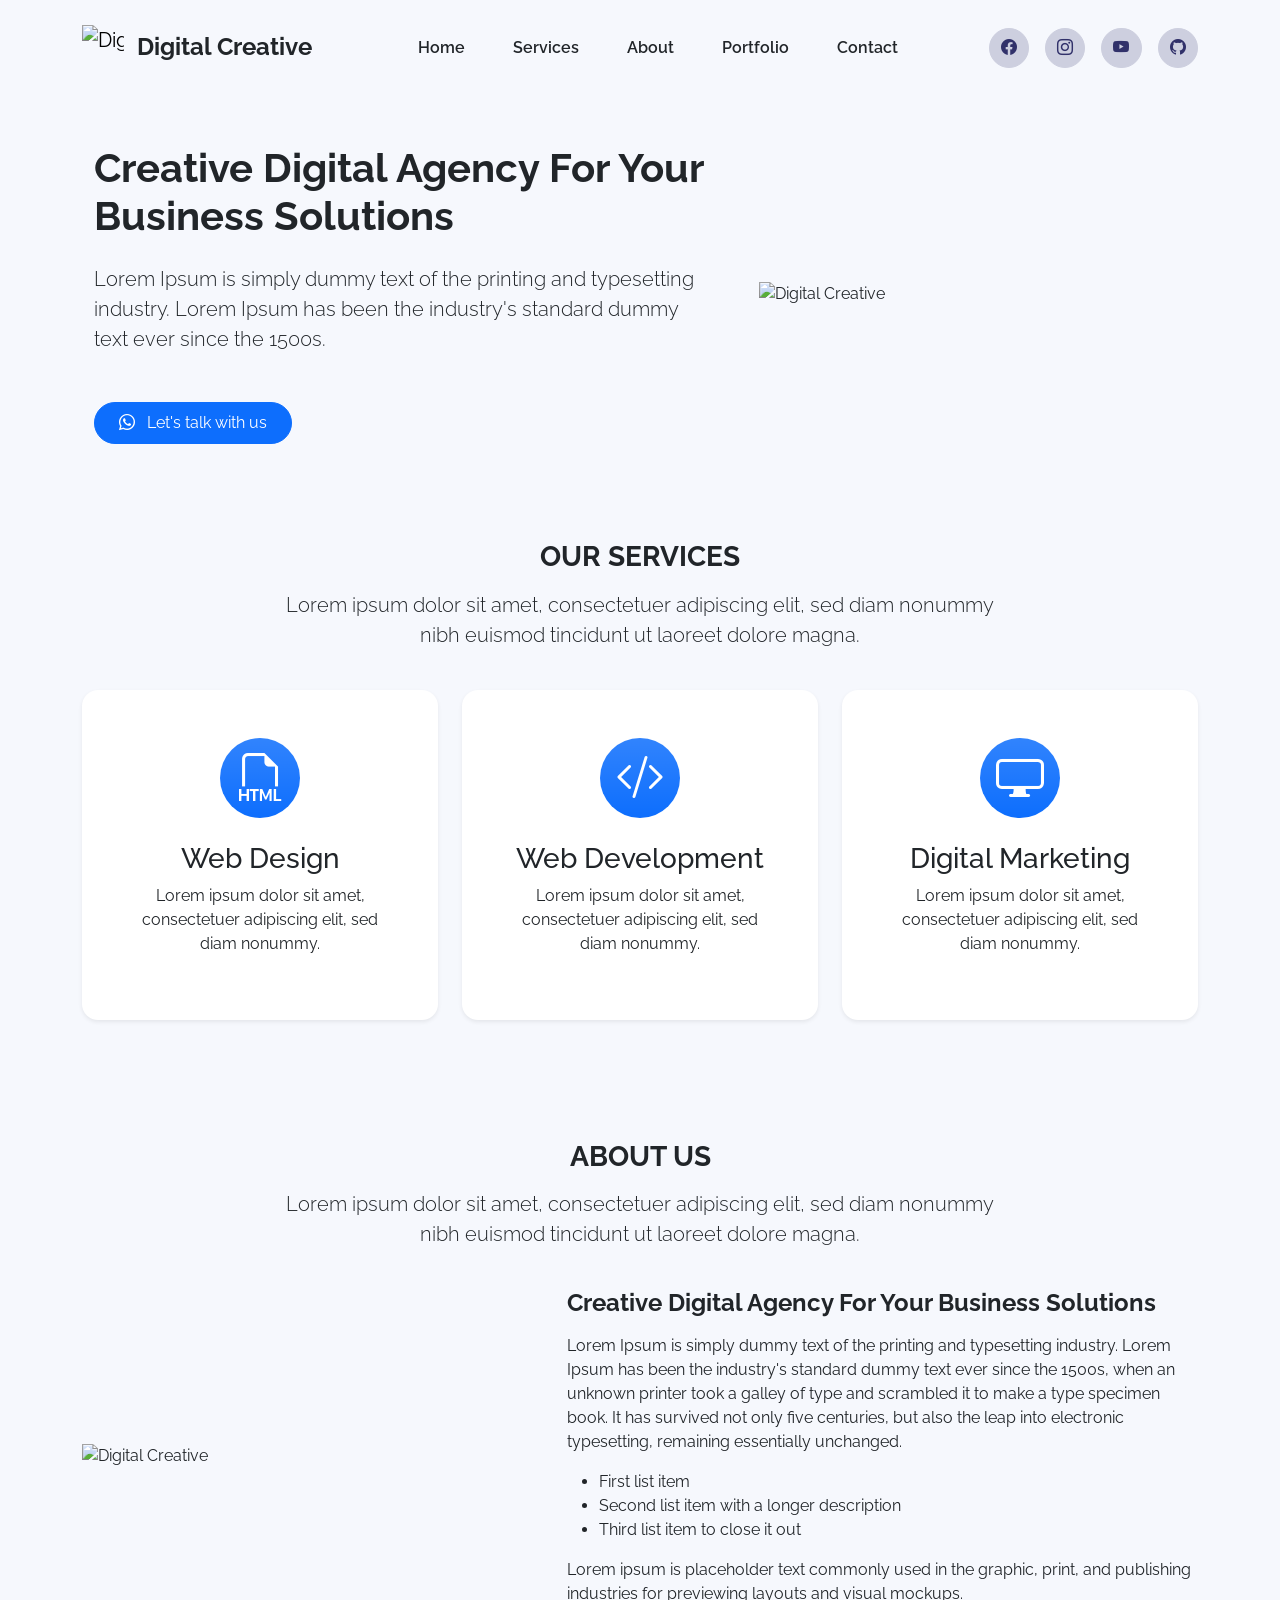
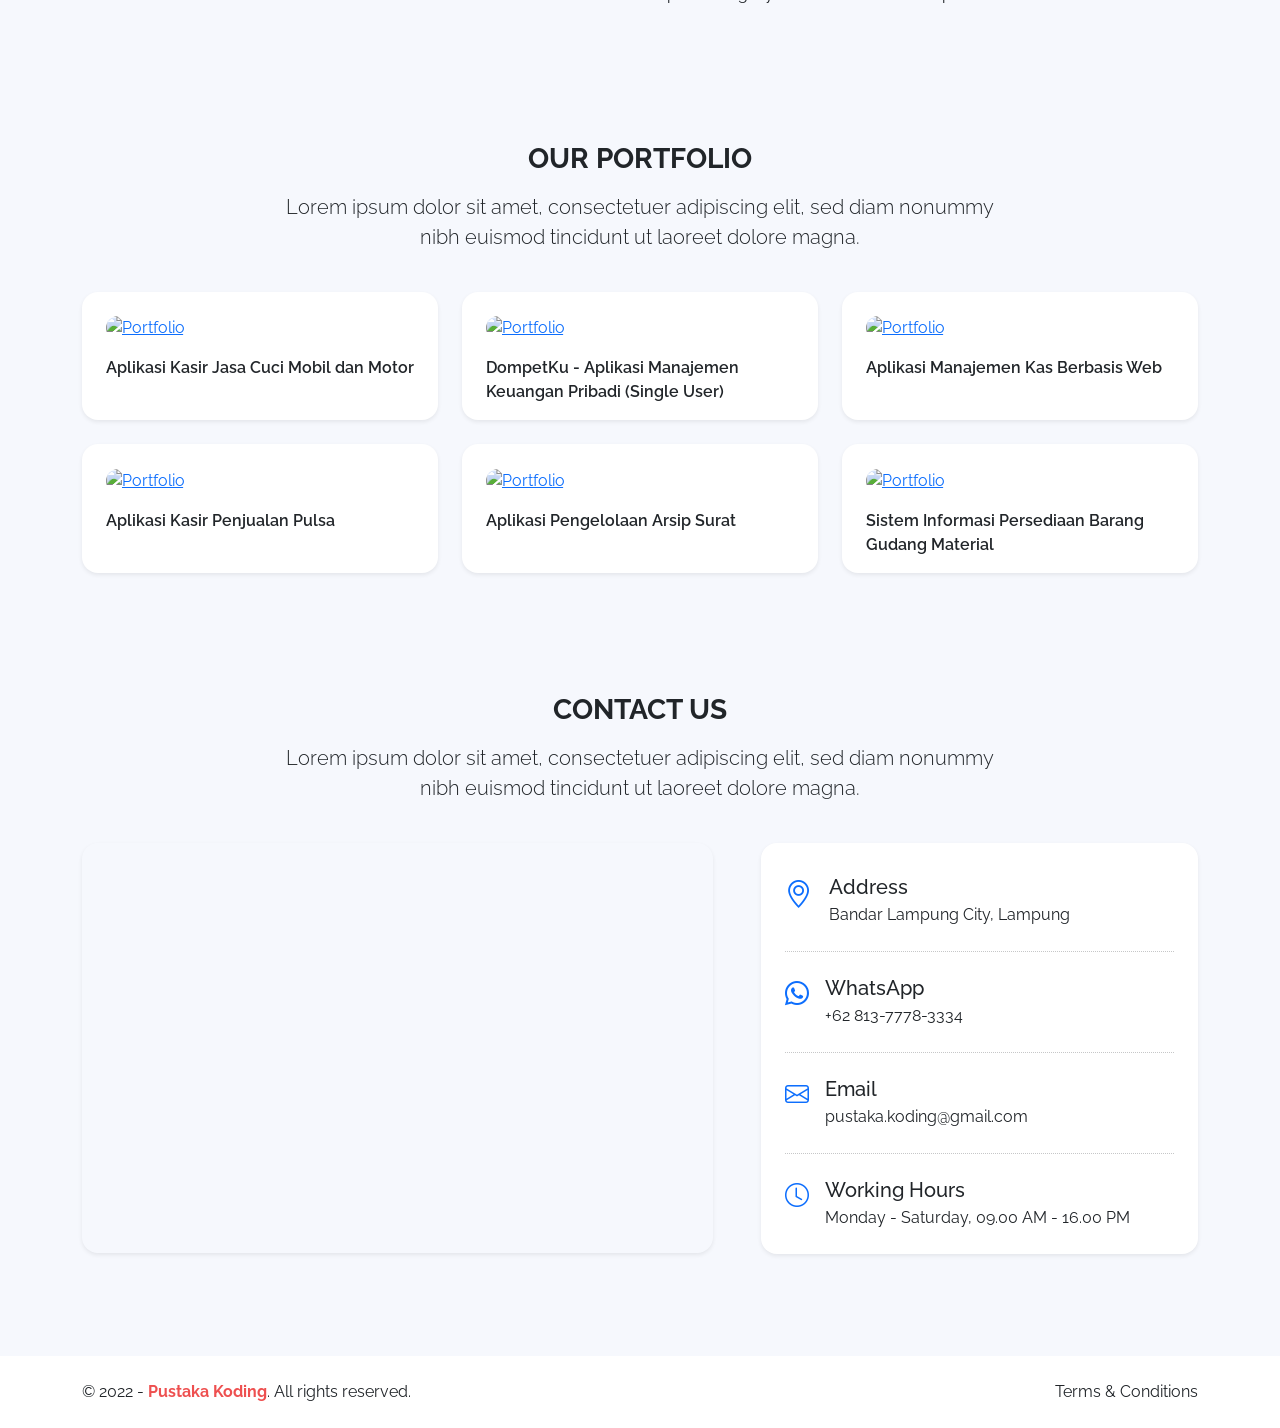
==== commit 2e316a8e: "Restore website structure from lecturer main" ====
--- a/index.html
+++ b/index.html
@@ -1,180 +1,336 @@
-
 <!doctype html>
 <html lang="en" class="h-100">
 
 <head>
+    <!-- Required meta tags -->
     <meta charset="utf-8">
-    <meta name="viewport" content="width=device-width, initial-scale=1">
-
-    <meta name="description" content="Learn about the Naive Bayes algorithm and its real-world applications.">
-
-    <title>Home - Naive Bayes</title>
-
-    <!-- Favicon -->
+    <meta name="viewport" content="width=device-width, initial-scale=1, shrink-to-fit=no">
+    <meta name="description" content="Website Company Profile Digital Creative">
+    <meta name="author" content="agung tri utomo">
+
+    <!-- Title -->
+    <title>Digital Creative</title>
+
+    <!-- Favicon icon -->
     <link rel="shortcut icon" href="assets/img/favicon.ico" type="image/x-icon">
 
     <!-- Bootstrap CSS -->
-    <link href="https://cdn.jsdelivr.net/npm/bootstrap@5.2.3/dist/css/bootstrap.min.css"
-        rel="stylesheet">
+    <link href="https://cdn.jsdelivr.net/npm/bootstrap@5.2.3/dist/css/bootstrap.min.css" rel="stylesheet" integrity="sha384-rbsA2VBKQhggwzxH7pPCaAqO46MgnOM80zW1RWuH61DGLwZJEdK2Kadq2F9CUG65" crossorigin="anonymous">
 
     <!-- Bootstrap Icons -->
-    <link rel="stylesheet"
-        href="https://cdn.jsdelivr.net/npm/bootstrap-icons@1.10.2/font/bootstrap-icons.css">
+    <link rel="stylesheet" href="https://cdn.jsdelivr.net/npm/bootstrap-icons@1.10.2/font/bootstrap-icons.css">
 
     <!-- Font -->
-    <link href="https://fonts.googleapis.com/css?family=Raleway:100,200,300,400,500,600,700,800,900&display=swap"
-        rel="stylesheet">
-
-    <!-- Custom CSS -->
+    <link href="https://fonts.googleapis.com/css?family=Raleway:100,200,300,400,500,600,700,800,900&amp;display=swap" rel="stylesheet">
+
+    <!-- Custom Style -->
     <link rel="stylesheet" href="assets/css/style.css">
 </head>
 
-<body id="home" class="d-flex flex-column min-vh-100">
-
+<body id="home" class="d-flex flex-column h-100">
     <!-- Navbar -->
     <nav class="navbar navbar-expand-lg navbar-light py-4 bg-nav">
         <div class="container">
-
-            <a class="navbar-brand" href="index.html">
-                <img src="assets/img/logo.svg"
-                    alt="Naive Bayes"
-                    width="42"
-                    height="42"
-                    class="d-inline-block mt--2 me-2">
-
-                <span class="text-body fs-4 fw-bolder">
-                    Naive Bayes
-                </span>
+            <!-- Brand -->
+            <a class="navbar-brand" href="https://pustakakoding.com">
+                <img src="assets/img/logo.svg" alt="Digital Creative" width="42" height="42" class="d-inline-block mt--2 me-2">
+                <span class="text-body fs-4 fw-bolder">Digital Creative</span>
             </a>
-
-            <button class="navbar-toggler"
-                type="button"
-                data-bs-toggle="collapse"
-                data-bs-target="#navbarSupportedContent"
-                aria-controls="navbarSupportedContent"
-                aria-expanded="false"
-                aria-label="Toggle navigation">
-
+            <button class="navbar-toggler" type="button" data-bs-toggle="collapse" data-bs-target="#navbarSupportedContent" aria-controls="navbarSupportedContent" aria-expanded="false" aria-label="Toggle navigation">
                 <span class="navbar-toggler-icon"></span>
             </button>
-
-            <div class="collapse navbar-collapse"
-                id="navbarSupportedContent">
-
-                <ul class="navbar-nav ms-auto mb-2 mb-lg-0">
-
-                    <li class="nav-item">
-                        <a class="nav-link" href="index.html">Home</a>
-                    </li>
-
-                    <li class="nav-item">
-                        <a class="nav-link" href="pages/explore.html">Explore</a>
-                    </li>
-
-                    <li class="nav-item">
-                        <a class="nav-link" href="pages/about.html">About</a>
-                    </li>
-
-                    <li class="nav-item">
-                        <a class="nav-link" href="pages/applications.html">Applications</a>
-                    </li>
-
-                    <li class="nav-item">
-                        <a class="nav-link" href="pages/team.html">Team</a>
-                    </li>
-
+            <div class="collapse navbar-collapse py-3 py-lg-1" id="navbarSupportedContent">
+                <!-- Menu -->
+                <ul class="navbar-nav mx-auto mb-2 mb-lg-0">
+                    <li class="nav-item">
+                        <a class="nav-link mx-3" href="#home">Home</a>
+                    </li>
+                    <li class="nav-item">
+                        <a class="nav-link mx-3" href="#services">Services</a>
+                    </li>
+                    <li class="nav-item">
+                        <a class="nav-link mx-3" href="#about">About</a>
+                    </li>
+                    <li class="nav-item">
+                        <a class="nav-link mx-3" href="#portfolio">Portfolio</a>
+                    </li>
+                    <li class="nav-item">
+                        <a class="nav-link mx-3" href="#contact">Contact</a>
+                    </li>
                 </ul>
+                <!-- Social Media -->
+                <div class="d-flex mt-3 ms-3 mt-md-0 ms-md-0">
+                    <a href="https://facebook.com/pustaka.koding" target="_blank" class="btn btn-social-media me-3">
+                        <i class="bi bi-facebook"></i>
+                    </a>
+                    <a href="https://www.instagram.com/pustakakoding/" target="_blank" class="btn btn-social-media me-3">
+                        <i class="bi bi-instagram"></i>
+                    </a>
+                    <a href="https://www.youtube.com/channel/UCbgv9z5lRwtXX_lUZ5-x8Ew" target="_blank" class="btn btn-social-media me-3">
+                        <i class="bi bi-youtube"></i>
+                    </a>
+                    <a href="https://github.com/pustakakoding" target="_blank" class="btn btn-social-media">
+                        <i class="bi bi-github"></i>
+                    </a>
+                </div>
             </div>
         </div>
     </nav>
 
-
     <!-- Main Content -->
-    <main class="flex-grow-1">
-
-        <!-- Hero Section -->
-        <section class="container col-xxl-8 px-4 py-5">
-
+    <main class="flex-shrink-0">
+        <!-- Heroes -->
+        <div class="container col-xxl-8 px-4 py-5">
             <div class="row flex-lg-row-reverse align-items-center g-5">
-
-                <!-- Hero Illustration -->
                 <div class="col-lg-5">
-                    <img src="assets/img/heroes.svg"
-                        class="d-block mx-lg-auto img-fluid"
-                        alt="Naive Bayes Illustration"
-                        loading="lazy">
-                </div>
-
-                <!-- Hero Text -->
+                    <img src="assets/img/heroes.svg" class="d-block mx-lg-auto img-fluid" alt="Digital Creative" loading="lazy">
+                </div>
                 <div class="col-lg-7">
-
-                    <span class="text-primary fw-semibold">
-                        INTRODUCTION TO MACHINE LEARNING
-                    </span>
-
-                    <h1 class="fw-bold lh-sm mb-4 mt-3">
-                        Discover the Power of Naive Bayes
-                    </h1>
-
-                    <p class="lead mb-4">
-                        Explore the Naive Bayes algorithm, understand
-                        how probabilistic classification works, and
-                        discover its applications in solving
-                        real-world problems.
-                    </p>
-
-                    <div class="d-flex flex-wrap gap-2">
-
-                        <a href="pages/explore.html"
-                            class="btn btn-primary rounded-pill px-4 py-2">
-
-                            Explore Naive Bayes
-                            <i class="bi bi-arrow-right ms-2"></i>
-
-                        </a>
-
-                        <a href="pages/applications.html"
-                            class="btn btn-outline-primary rounded-pill px-4 py-2">
-
-                            View Applications
-
-                        </a>
-
-                    </div>
-
-                </div>
-            </div>
-        </section>
-
+                    <h1 class="fw-bold lh-2 mb-4">Creative Digital Agency For Your Business Solutions</h1>
+                    <p class="lead mb-5">Lorem Ipsum is simply dummy text of the printing and typesetting industry. Lorem Ipsum has been the industry's standard dummy text ever since the 1500s.</p>
+                    <div class="d-grid gap-2 d-md-flex justify-content-md-start">
+                        <a href="https://api.whatsapp.com/send?phone=6281377783334&text=Assalamualaikum.." class="btn btn-primary rounded-pill px-4 py-2"><i class="bi bi-whatsapp me-2"></i> Let's talk with us</a>
+                    </div>
+                </div>
+            </div>
+        </div>
+
+        <!-- Services -->
+        <div id="services" class="container text-center py-5">
+            <div class="row">
+                <div class="col-lg-8 mx-auto">
+                    <h3 class="fw-bold lh-2 mb-3">OUR SERVICES</h3>
+                    <p class="lead">Lorem ipsum dolor sit amet, consectetuer adipiscing elit, sed diam nonummy nibh euismod tincidunt ut laoreet dolore magna.</p>
+                </div>
+            </div>
+
+            <div class="row py-4">
+                <div class="col-lg-4 mb-4 mb-lg-0">
+                    <div class="card border-0 rounded-4 shadow-sm">
+                        <div class="card-body p-3 p-sm-5">
+                            <div class="feature-icon-1 bg-primary bg-gradient mb-4">
+                                <i class="bi-filetype-html"></i>
+                            </div>
+                            <h3>Web Design</h3>
+                            <p>Lorem ipsum dolor sit amet, consectetuer adipiscing elit, sed diam nonummy.</p>
+                        </div>
+                    </div>
+                </div>
+                <div class="col-lg-4 mb-4 mb-lg-0">
+                    <div class="card border-0 rounded-4 shadow-sm">
+                        <div class="card-body p-3 p-sm-5">
+                            <div class="feature-icon-1 bg-primary bg-gradient mb-4">
+                                <i class="bi-code-slash"></i>
+                            </div>
+                            <h3>Web Development</h3>
+                            <p>Lorem ipsum dolor sit amet, consectetuer adipiscing elit, sed diam nonummy.</p>
+                        </div>
+                    </div>
+                </div>
+                <div class="col-lg-4 mb-4 mb-lg-0">
+                    <div class="card border-0 rounded-4 shadow-sm">
+                        <div class="card-body p-3 p-sm-5">
+                            <div class="feature-icon-1 bg-primary bg-gradient mb-4">
+                                <i class="bi-display"></i>
+                            </div>
+                            <h3>Digital Marketing</h3>
+                            <p>Lorem ipsum dolor sit amet, consectetuer adipiscing elit, sed diam nonummy.</p>
+                        </div>
+                    </div>
+                </div>
+            </div>
+        </div>
+
+        <!-- About -->
+        <div id="about" class="container text-center py-5">
+            <div class="row">
+                <div class="col-lg-8 mx-auto">
+                    <h3 class="fw-bold lh-2 mb-3">ABOUT US</h3>
+                    <p class="lead">Lorem ipsum dolor sit amet, consectetuer adipiscing elit, sed diam nonummy nibh euismod tincidunt ut laoreet dolore magna.</p>
+                </div>
+            </div>
+
+            <div class="row align-items-center text-start g-5 py-4">
+                <div class="col-lg-5">
+                    <img src="assets/img/about.svg" class="d-block mx-lg-auto img-fluid" alt="Digital Creative" loading="lazy">
+                </div>
+                <div class="col-lg-7">
+                    <h4 class="fw-bold lh-2 mb-3">Creative Digital Agency For Your Business Solutions</h4>
+                    <p>Lorem Ipsum is simply dummy text of the printing and typesetting industry. Lorem Ipsum has been the industry's standard dummy text ever since the 1500s, when an unknown printer took a galley of type and scrambled it to make a type specimen book. It has survived not only five centuries, but also the leap into electronic typesetting, remaining essentially unchanged.</p>
+                    <ul>
+                        <li>First list item</li>
+                        <li>Second list item with a longer description</li>
+                        <li>Third list item to close it out</li>
+                    </ul>
+                    <p>Lorem ipsum is placeholder text commonly used in the graphic, print, and publishing industries for previewing layouts and visual mockups.</p>
+                </div>
+            </div>
+        </div>
+
+        <!-- Portfolio -->
+        <div id="portfolio" class="container text-center py-5">
+            <div class="row">
+                <div class="col-lg-8 mx-auto">
+                    <h3 class="fw-bold lh-2 mb-3">OUR PORTFOLIO</h3>
+                    <p class="lead">Lorem ipsum dolor sit amet, consectetuer adipiscing elit, sed diam nonummy nibh euismod tincidunt ut laoreet dolore magna.</p>
+                </div>
+            </div>
+
+            <div class="row text-start py-4">
+                <div class="col-lg-4 mb-4">
+                    <div class="card h-100 border-0 rounded-4 shadow-sm">
+                        <div class="card-body p-4 pb-0">
+                            <div class="mb-3">
+                                <a href="https://pustakakoding.com/project-php-detail-aplikasi-kasir-jasa-cuci-mobil-dan-motor" target="_blank">
+                                    <img src="assets/img/portfolio/pustakakoding-aplikasi-kasir-jasa-cuci-mobil-dan-motor.jpg" alt="Portfolio" class="card-img-top img-fluid rounded-4">
+                                </a>
+                            </div>
+                            <p class="fw-semibold">Aplikasi Kasir Jasa Cuci Mobil dan Motor</p>
+                        </div>
+                    </div>
+                </div>
+                <div class="col-lg-4 mb-4">
+                    <div class="card h-100 border-0 rounded-4 shadow-sm">
+                        <div class="card-body p-4 pb-0">
+                            <div class="mb-3">
+                                <a href="https://pustakakoding.com/project-php-detail-aplikasi-manajemen-keuangan-pribadi-single-user" target="_blank">
+                                    <img src="assets/img/portfolio/pustakakoding-aplikasi-manajemen-keuangan-pribadi-single-user.jpg" alt="Portfolio" class="card-img-top img-fluid rounded-4">
+                                </a>
+                            </div>
+                            <p class="fw-semibold">DompetKu - Aplikasi Manajemen Keuangan Pribadi (Single User)</p>
+                        </div>
+                    </div>
+                </div>
+                <div class="col-lg-4 mb-4">
+                    <div class="card h-100 border-0 rounded-4 shadow-sm">
+                        <div class="card-body p-4 pb-0">
+                            <div class="mb-3">
+                                <a href="https://pustakakoding.com/project-php-detail-aplikasi-manajemen-kas-berbasis-web" target="_blank">
+                                    <img src="assets/img/portfolio/pustakakoding-aplikasi-manajemen-kas-berbasis-web.jpg" alt="Portfolio" class="card-img-top img-fluid rounded-4">
+                                </a>
+                            </div>
+                            <p class="fw-semibold">Aplikasi Manajemen Kas Berbasis Web</p>
+                        </div>
+                    </div>
+                </div>
+                <div class="col-lg-4 mb-4">
+                    <div class="card h-100 border-0 rounded-4 shadow-sm">
+                        <div class="card-body p-4 pb-0">
+                            <div class="mb-3">
+                                <a href="https://pustakakoding.com/project-php-detail-aplikasi-kasir-penjualan-pulsa" target="_blank">
+                                    <img src="assets/img/portfolio/pustakakoding-aplikasi-kasir-penjualan-pulsa.jpg" alt="Portfolio" class="card-img-top img-fluid rounded-4">
+                                </a>
+                            </div>
+                            <p class="fw-semibold">Aplikasi Kasir Penjualan Pulsa</p>
+                        </div>
+                    </div>
+                </div>
+                <div class="col-lg-4 mb-4">
+                    <div class="card h-100 border-0 rounded-4 shadow-sm">
+                        <div class="card-body p-4 pb-0">
+                            <div class="mb-3">
+                                <a href="https://pustakakoding.com/project-php-detail-aplikasi-pengelolaan-arsip-surat" target="_blank">
+                                    <img src="assets/img/portfolio/pustakakoding-aplikasi-pengelolaan-arsip-surat.jpg" alt="Portfolio" class="card-img-top img-fluid rounded-4">
+                                </a>
+                            </div>
+                            <p class="fw-semibold">Aplikasi Pengelolaan Arsip Surat</p>
+                        </div>
+                    </div>
+                </div>
+                <div class="col-lg-4 mb-4">
+                    <div class="card h-100 border-0 rounded-4 shadow-sm">
+                        <div class="card-body p-4 pb-0">
+                            <div class="mb-3">
+                                <a href="https://pustakakoding.com/project-php-detail-sistem-informasi-persediaan-barang-gudang-material" target="_blank">
+                                    <img src="assets/img/portfolio/pustakakoding-sistem-informasi-persediaan-barang-gudang-material.jpg" alt="Portfolio" class="card-img-top img-fluid rounded-4">
+                                </a>
+                            </div>
+                            <p class="fw-semibold">Sistem Informasi Persediaan Barang Gudang Material</p>
+                        </div>
+                    </div>
+                </div>
+            </div>
+        </div>
+
+        <!-- Contact -->
+        <div id="contact" class="container text-center pt-4 pb-5">
+            <div class="row">
+                <div class="col-lg-8 mx-auto">
+                    <h3 class="fw-bold lh-2 mb-3">CONTACT US</h3>
+                    <p class="lead">Lorem ipsum dolor sit amet, consectetuer adipiscing elit, sed diam nonummy nibh euismod tincidunt ut laoreet dolore magna.</p>
+                </div>
+            </div>
+
+            <div class="row align-items-start text-start g-5 pt-4 pb-5">
+                <div class="col-lg-7">
+                    <iframe src="https://www.google.com/maps/embed?pb=!1m18!1m12!1m3!1d127101.59148701998!2d105.19743545987781!3d-5.428404621346565!2m3!1f0!2f0!3f0!3m2!1i1024!2i768!4f13.1!3m3!1m2!1s0x2e40dbcabf21b51f%3A0xdcb06324bff3cb9e!2sBandar%20Lampung%20City%2C%20Lampung!5e0!3m2!1sen!2sid!4v1670074127117!5m2!1sen!2sid" class="rounded-4 shadow-sm" width="100%" height="410" style="border:0;" allowfullscreen="" loading="lazy" referrerpolicy="no-referrer-when-downgrade"></iframe>
+                </div>
+                <div class="col-lg-5">
+                    <div class="card h-100 border-0 rounded-4 shadow-sm">
+                        <div class="card-body p-4 pb-0">
+                            <div class="d-flex py-2">
+                                <div class="flex-shrink-0">
+                                    <i class="bi bi-geo-alt text-primary fs-3"></i>
+                                </div>
+                                <div class="flex-grow-1 ms-3">
+                                    <h5 class="mb-1">Address</h5>
+                                    <p>Bandar Lampung City, Lampung</p>
+                                </div>
+                            </div>
+                            <hr class="hr-dotted mt-0">
+                            <div class="d-flex py-2">
+                                <div class="flex-shrink-0">
+                                    <i class="bi bi-whatsapp text-primary fs-4"></i>
+                                </div>
+                                <div class="flex-grow-1 ms-3">
+                                    <h5 class="mb-1">WhatsApp</h5>
+                                    <p>+62 813-7778-3334</p>
+                                </div>
+                            </div>
+                            <hr class="hr-dotted mt-0">
+                            <div class="d-flex py-2">
+                                <div class="flex-shrink-0">
+                                    <i class="bi bi-envelope text-primary fs-4"></i>
+                                </div>
+                                <div class="flex-grow-1 ms-3">
+                                    <h5 class="mb-1">Email</h5>
+                                    <p>pustaka.koding@gmail.com</p>
+                                </div>
+                            </div>
+                            <hr class="hr-dotted mt-0">
+                            <div class="d-flex py-2">
+                                <div class="flex-shrink-0">
+                                    <i class="bi bi-clock text-primary fs-4"></i>
+                                </div>
+                                <div class="flex-grow-1 ms-3">
+                                    <h5 class="mb-1">Working Hours</h5>
+                                    <p>Monday - Saturday, 09.00 AM - 16.00 PM</p>
+                                </div>
+                            </div>
+                        </div>
+                    </div>
+                </div>
+            </div>
+        </div>
     </main>
-
 
     <!-- Footer -->
     <footer class="footer mt-auto py-4 bg-white">
         <div class="container">
-
-            <div class="d-flex flex-column flex-md-row
-                align-items-center text-body">
-
+            <div class="d-flex flex-column flex-md-row align-items-center align-items-md-left text-body">
                 <div class="copyright text-center mb-2 mb-md-0">
-
-                    &copy; 2026 -
-                    <span class="fw-bolder">Naive Bayes</span>.
-                    All rights reserved.
-
-                </div>
-
+                    &copy; 2022 - <a href="https://pustakakoding.com/" target="_blank" class="fw-bolder">Pustaka Koding</a>. All rights reserved.
+                </div>
                 <div class="link ms-md-auto">
-                    <a href="pages/team.html">Our Team</a>
-                </div>
-
+                    <a href="https://pustakakoding.com/" target="_blank">Terms & Conditions</a>
+                </div>
             </div>
         </div>
     </footer>
 
-
-    <!-- Bootstrap JS -->
-    <script src="https://cdn.jsdelivr.net/npm/bootstrap@5.2.3/dist/js/bootstrap.bundle.min.js"></script>
-
+    <!-- Popper and Bootstrap JS -->
+    <script src="https://cdn.jsdelivr.net/npm/@popperjs/core@2.11.6/dist/umd/popper.min.js" integrity="sha384-oBqDVmMz9ATKxIep9tiCxS/Z9fNfEXiDAYTujMAeBAsjFuCZSmKbSSUnQlmh/jp3" crossorigin="anonymous"></script>
+    <script src="https://cdn.jsdelivr.net/npm/bootstrap@5.2.3/dist/js/bootstrap.min.js" integrity="sha384-cuYeSxntonz0PPNlHhBs68uyIAVpIIOZZ5JqeqvYYIcEL727kskC66kF92t6Xl2V" crossorigin="anonymous"></script>
 </body>
-</html>
+
+</html>
--- a/assets/css/style.css
+++ b/assets/css/style.css
@@ -76,253 +76,3 @@
 .footer .link a:hover {
   color: #0d6efd;
 }
-
-
-/* Applications */
-.application-card {
-  transition: all 0.3s ease;
-  cursor: pointer;
-}
-
-.application-card:hover {
-  transform: translateY(-5px);
-  box-shadow: 0 0.75rem 1.5rem rgba(0, 0, 0, 0.12) !important;
-}
-
-.application-icon {
-  display: inline-flex;
-  align-items: center;
-  justify-content: center;
-  width: 4rem;
-  height: 4rem;
-  font-size: 2rem;
-  color: #fff;
-  background: linear-gradient(135deg, #0d6efd, #4b8fff);
-  border-radius: 50%;
-}
-
-.application-description {
-  margin-bottom: 0;
-  color: #6c757d;
-  opacity: 0;
-  max-height: 0;
-  overflow: hidden;
-  transition: all 0.3s ease;
-}
-
-.application-card:hover .application-description {
-  opacity: 1;
-  max-height: 150px;
-  margin-top: 0.75rem;
-}
-
-/* Touchscreen and keyboard support */
-.application-card:focus-within .application-description {
-  opacity: 1;
-  max-height: 150px;
-  margin-top: 0.75rem;
-}
-
-@media (hover: none) {
-  .application-description {
-    opacity: 1;
-    max-height: none;
-    margin-top: 0.75rem;
-  }
-}
-
-
-/* =====================================================
-   TEAM PAGE - LIGHT THEME
-===================================================== */
-
-.team-page {
-    min-height: 100vh;
-    background: #f6f8fd;
-    color: #212529;
-    font-family: Raleway, sans-serif;
-}
-
-/* Main Content */
-.team-main {
-    flex: 1;
-    display: flex;
-    align-items: center;
-    padding: 70px 0;
-}
-
-.team-section {
-    width: 100%;
-}
-
-/* Heading */
-.team-heading {
-    display: grid;
-    grid-template-columns: 0.6fr 2fr 1.4fr;
-    align-items: center;
-    gap: 25px;
-    margin-bottom: 45px;
-}
-
-.team-label {
-    color: #6c757d;
-    font-size: 11px;
-    letter-spacing: 1px;
-}
-
-.team-heading h1 {
-    color: #212529;
-    font-size: clamp(2rem, 4vw, 3rem);
-    font-weight: 800;
-    margin: 0;
-}
-
-.team-heading h1 span {
-    color: #0d6efd;
-}
-
-.team-heading p {
-    color: #6c757d;
-    font-size: 13px;
-    line-height: 1.7;
-    margin: 0;
-}
-
-/* Team Grid */
-.team-grid {
-    display: grid;
-    grid-template-columns: repeat(4, 1fr);
-    gap: 20px;
-}
-
-/* Team Card */
-.team-card {
-    position: relative;
-    height: 370px;
-    overflow: hidden;
-    border: 0;
-    border-radius: 15px;
-    background: #ffffff;
-    box-shadow: 0 2px 8px rgba(0, 0, 0, 0.08);
-    transition: transform 0.3s ease, box-shadow 0.3s ease;
-}
-
-.team-card:hover {
-    transform: translateY(-6px);
-    box-shadow: 0 8px 20px rgba(0, 0, 0, 0.12);
-}
-
-/* Role */
-.team-role {
-    position: absolute;
-    top: 15px;
-    left: 15px;
-    z-index: 3;
-    color: #6c757d;
-    font-size: 11px;
-}
-
-/* Photo */
-.team-photo {
-    position: absolute;
-    inset: 45px 0 0;
-    display: flex;
-    justify-content: center;
-    align-items: center;
-    color: #0d6efd;
-    font-size: 150px;
-    background: linear-gradient(
-        180deg,
-        #ffffff,
-        #edf3ff
-    );
-}
-
-.team-photo img {
-    width: 100%;
-    height: 100%;
-    object-fit: cover;
-    object-position: center top;
-}
-
-/* Member Information */
-.team-info {
-    position: absolute;
-    z-index: 2;
-    bottom: 0;
-    left: 0;
-    width: 100%;
-    padding: 45px 15px 15px;
-    background: linear-gradient(
-        transparent,
-        rgba(255, 255, 255, 0.98)
-    );
-}
-
-.team-info h3 {
-    color: #212529;
-    font-size: 19px;
-    font-weight: 700;
-    margin: 0;
-}
-
-/* Footer */
-.team-footer {
-    background: #ffffff;
-    padding: 20px;
-    text-align: center;
-    color: #212529;
-    border-top: 1px solid #eeeeee;
-}
-
-.team-footer p {
-    margin: 0;
-    font-size: 13px;
-}
-
-/* Responsive */
-@media (max-width: 991px) {
-    .team-heading {
-        grid-template-columns: 1fr 2fr;
-    }
-
-    .team-heading p {
-        grid-column: 2;
-    }
-
-    .team-grid {
-        grid-template-columns: repeat(2, 1fr);
-    }
-}
-
-@media (max-width: 576px) {
-    .team-main {
-        padding: 45px 0;
-    }
-
-    .team-heading {
-        display: block;
-        margin-bottom: 30px;
-    }
-
-    .team-heading h1 {
-        margin: 12px 0;
-    }
-
-    .team-grid {
-        grid-template-columns: repeat(2, 1fr);
-        gap: 10px;
-    }
-
-    .team-card {
-        height: 280px;
-    }
-
-    .team-info h3 {
-        font-size: 15px;
-    }
-
-    .team-photo {
-        font-size: 100px;
-    }
-}
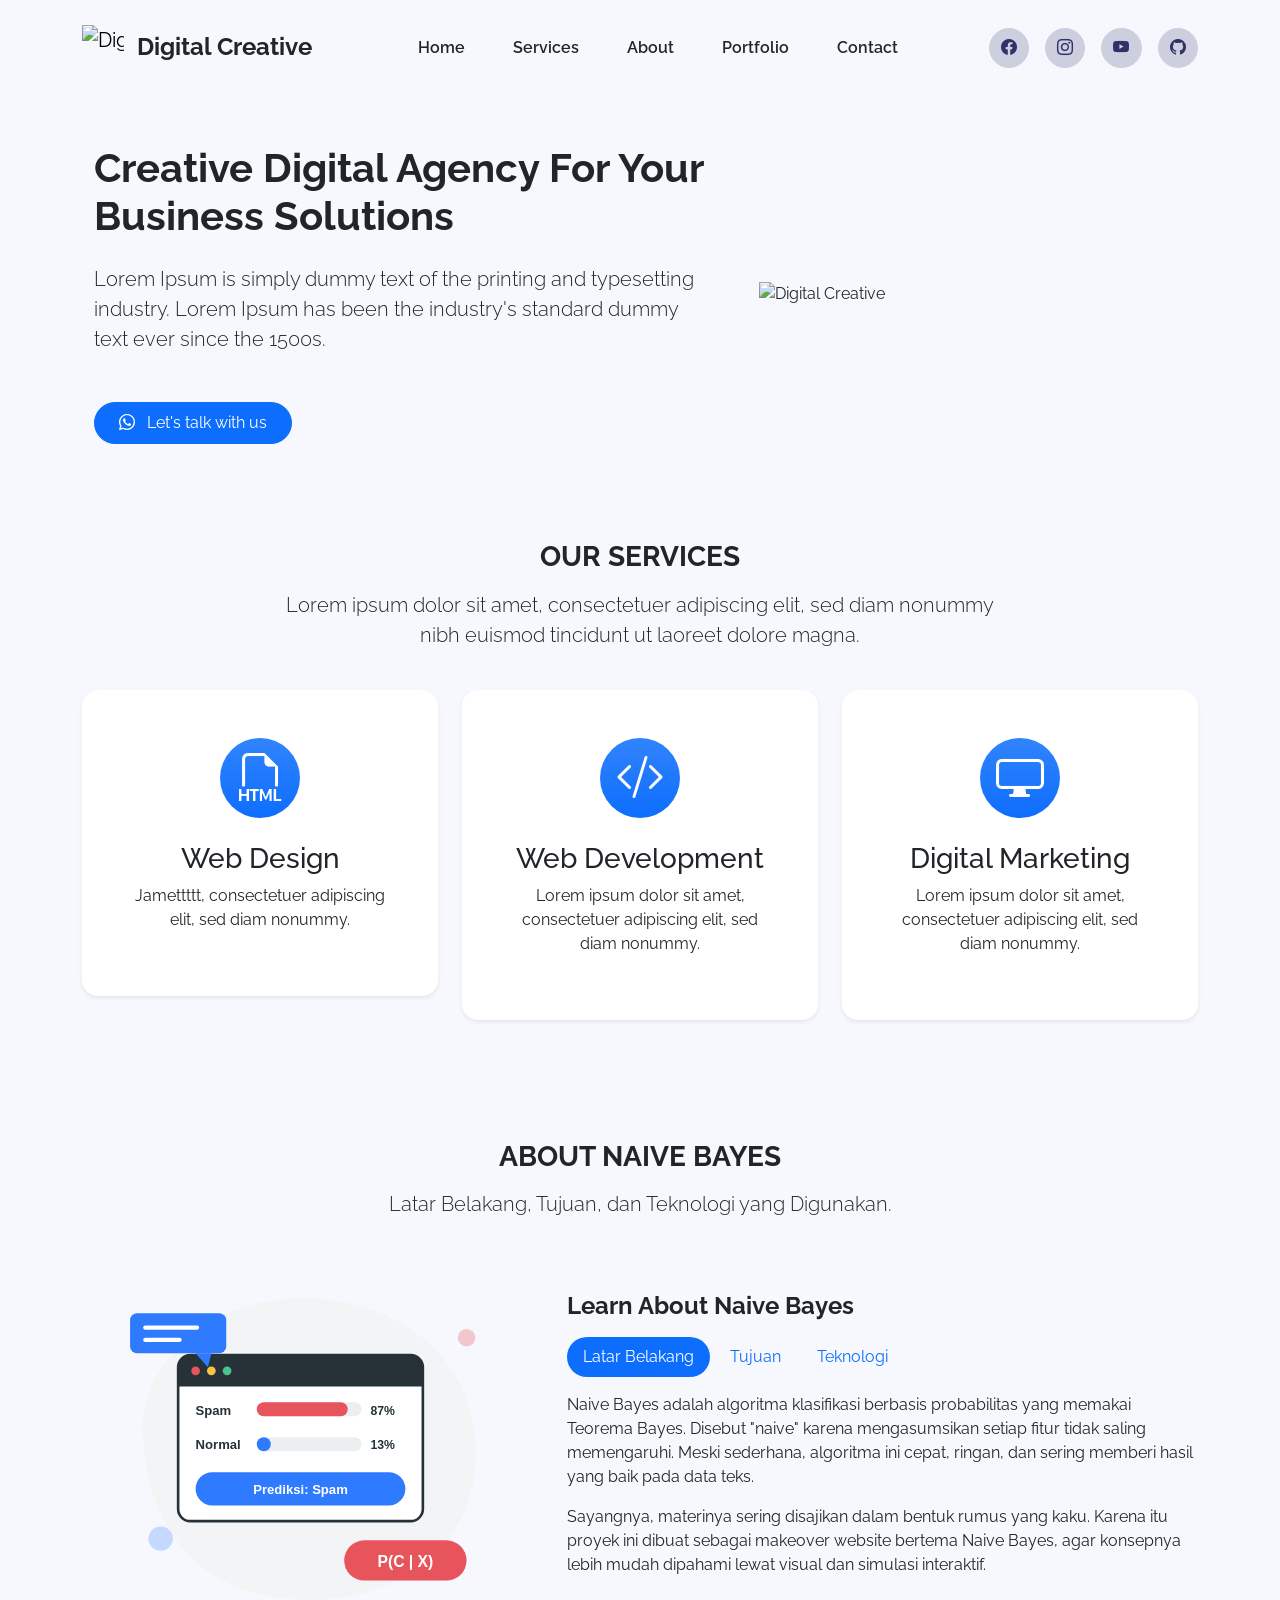
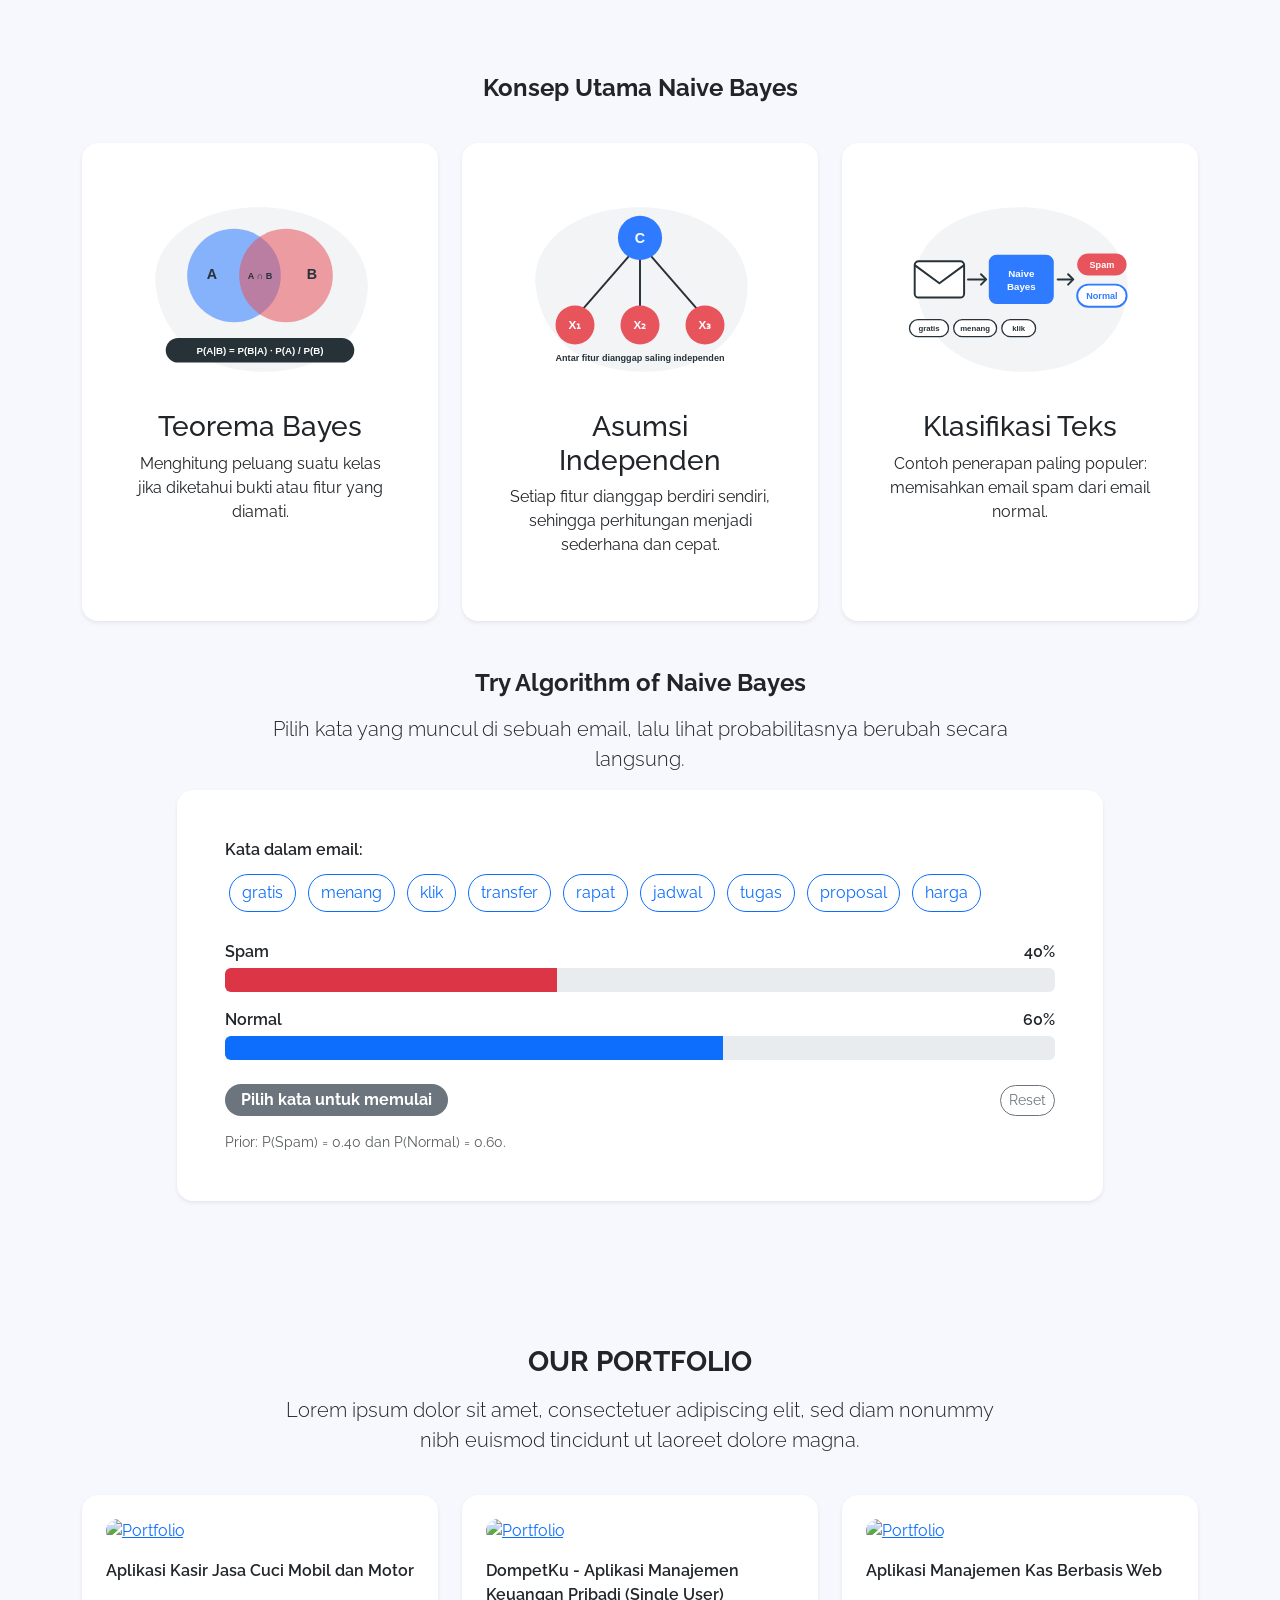
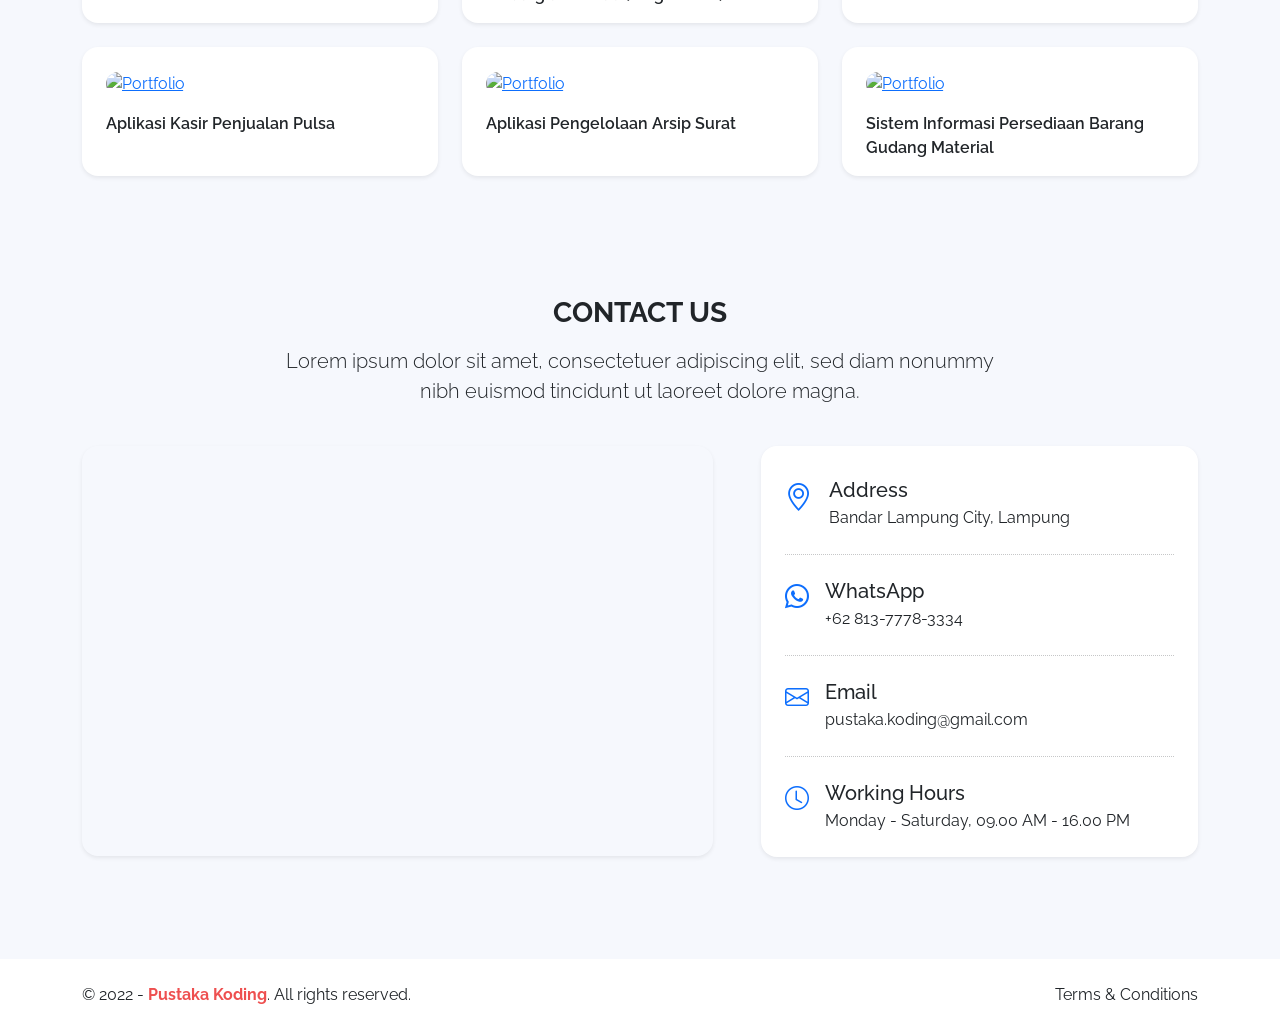
==== commit fa300b41: "ngerjain about" ====
--- a/index.html
+++ b/index.html
@@ -112,7 +112,7 @@
                                 <i class="bi-filetype-html"></i>
                             </div>
                             <h3>Web Design</h3>
-                            <p>Lorem ipsum dolor sit amet, consectetuer adipiscing elit, sed diam nonummy.</p>
+                            <p>Jamettttt, consectetuer adipiscing elit, sed diam nonummy.</p>
                         </div>
                     </div>
                 </div>
@@ -141,31 +141,179 @@
             </div>
         </div>
 
-        <!-- About -->
+                <!-- About -->
         <div id="about" class="container text-center py-5">
             <div class="row">
                 <div class="col-lg-8 mx-auto">
-                    <h3 class="fw-bold lh-2 mb-3">ABOUT US</h3>
-                    <p class="lead">Lorem ipsum dolor sit amet, consectetuer adipiscing elit, sed diam nonummy nibh euismod tincidunt ut laoreet dolore magna.</p>
-                </div>
-            </div>
-
+                    <h3 class="fw-bold lh-2 mb-3">ABOUT NAIVE BAYES</h3>
+                    <p class="lead">Latar Belakang, Tujuan, dan Teknologi yang Digunakan.</p>
+                </div>
+            </div>
+
+            <!-- Gambar + tab interaktif -->
             <div class="row align-items-center text-start g-5 py-4">
                 <div class="col-lg-5">
-                    <img src="assets/img/about.svg" class="d-block mx-lg-auto img-fluid" alt="Digital Creative" loading="lazy">
+                    <img src="[data-uri]" class="d-block mx-lg-auto img-fluid" alt="Ilustrasi klasifikasi Naive Bayes" loading="lazy">
                 </div>
                 <div class="col-lg-7">
-                    <h4 class="fw-bold lh-2 mb-3">Creative Digital Agency For Your Business Solutions</h4>
-                    <p>Lorem Ipsum is simply dummy text of the printing and typesetting industry. Lorem Ipsum has been the industry's standard dummy text ever since the 1500s, when an unknown printer took a galley of type and scrambled it to make a type specimen book. It has survived not only five centuries, but also the leap into electronic typesetting, remaining essentially unchanged.</p>
-                    <ul>
-                        <li>First list item</li>
-                        <li>Second list item with a longer description</li>
-                        <li>Third list item to close it out</li>
+                    <h4 class="fw-bold lh-2 mb-3">Learn About Naive Bayes</h4>
+                    <ul class="nav nav-pills mb-3 gap-1" role="tablist">
+                        <li class="nav-item"><button class="nav-link active rounded-pill" data-bs-toggle="pill" data-bs-target="#nb-latar" type="button">Latar Belakang</button></li>
+                        <li class="nav-item"><button class="nav-link rounded-pill" data-bs-toggle="pill" data-bs-target="#nb-tujuan" type="button">Tujuan</button></li>
+                        <li class="nav-item"><button class="nav-link rounded-pill" data-bs-toggle="pill" data-bs-target="#nb-tech" type="button">Teknologi</button></li>
                     </ul>
-                    <p>Lorem ipsum is placeholder text commonly used in the graphic, print, and publishing industries for previewing layouts and visual mockups.</p>
-                </div>
-            </div>
-        </div>
+                    <div class="tab-content">
+                        <div class="tab-pane fade show active" id="nb-latar">
+                            <p>Naive Bayes adalah algoritma klasifikasi berbasis probabilitas yang memakai Teorema Bayes. Disebut "naive" karena mengasumsikan setiap fitur tidak saling memengaruhi. Meski sederhana, algoritma ini cepat, ringan, dan sering memberi hasil yang baik pada data teks.</p>
+                            <p>Sayangnya, materinya sering disajikan dalam bentuk rumus yang kaku. Karena itu proyek ini dibuat sebagai makeover website bertema Naive Bayes, agar konsepnya lebih mudah dipahami lewat visual dan simulasi interaktif.</p>
+                        </div>
+                        <div class="tab-pane fade" id="nb-tujuan">
+                            <ul class="list-unstyled">
+                                <li class="mb-2"><i class="bi bi-check-circle-fill text-primary me-2"></i>Mengklasifikasikan data ke kelas yang tepat berdasarkan peluang (probabilitas) tiap kelas</li>
+                                <li class="mb-2"><i class="bi bi-check-circle-fill text-primary me-2"></i>Memprediksi kelas data baru dari pola yang dipelajari pada data latih</li>
+                                <li class="mb-2"><i class="bi bi-check-circle-fill text-primary me-2"></i>Bekerja cepat dan efisien meski data berukuran besar dan memiliki banyak fitur</li>
+                                <li class="mb-2"><i class="bi bi-check-circle-fill text-primary me-2"></i>Menjadi model dasar yang sederhana namun akurat untuk teks, seperti filter spam dan analisis sentimen</li>
+                            </ul>
+                        </div>
+                        <div class="tab-pane fade" id="nb-tech">
+                            <p>Website ini dibangun dengan teknologi web modern, sedangkan model Naive Bayes dikerjakan dengan pustaka data science.</p>
+                            <span class="badge rounded-pill text-bg-light border fs-6 fw-semibold px-3 py-2 me-1 mb-2"><i class="bi bi-filetype-html me-2 text-primary"></i>HTML5</span>
+                            <span class="badge rounded-pill text-bg-light border fs-6 fw-semibold px-3 py-2 me-1 mb-2"><i class="bi bi-filetype-css me-2 text-primary"></i>CSS3</span>
+                            <span class="badge rounded-pill text-bg-light border fs-6 fw-semibold px-3 py-2 me-1 mb-2"><i class="bi bi-filetype-js me-2 text-primary"></i>JavaScript</span>
+                            <span class="badge rounded-pill text-bg-light border fs-6 fw-semibold px-3 py-2 me-1 mb-2"><i class="bi bi-bootstrap me-2 text-primary"></i>Bootstrap 5</span>
+                            <span class="badge rounded-pill text-bg-light border fs-6 fw-semibold px-3 py-2 me-1 mb-2"><i class="bi bi-filetype-py me-2 text-primary"></i>Python</span>
+                            <span class="badge rounded-pill text-bg-light border fs-6 fw-semibold px-3 py-2 me-1 mb-2"><i class="bi bi-diagram-3 me-2 text-primary"></i>Scikit-learn</span>
+                        </div>
+                    </div>
+                </div>
+            </div>
+
+
+            <!-- Konsep utama -->
+            <div class="row pt-4">
+                <div class="col-lg-8 mx-auto">
+                    <h4 class="fw-bold lh-2 mb-3">Konsep Utama Naive Bayes</h4>
+                </div>
+            </div>
+            <div class="row py-4">
+                <div class="col-lg-4 mb-4 mb-lg-0">
+                    <div class="card h-100 border-0 rounded-4 shadow-sm nb-card">
+                        <div class="card-body p-3 p-sm-5">
+                            <img src="[data-uri]" class="img-fluid mb-4" alt="Diagram Venn Teorema Bayes" loading="lazy">
+                            <h3>Teorema Bayes</h3>
+                            <p>Menghitung peluang suatu kelas jika diketahui bukti atau fitur yang diamati.</p>
+                        </div>
+                    </div>
+                </div>
+                <div class="col-lg-4 mb-4 mb-lg-0">
+                    <div class="card h-100 border-0 rounded-4 shadow-sm nb-card">
+                        <div class="card-body p-3 p-sm-5">
+                            <img src="[data-uri]" class="img-fluid mb-4" alt="Asumsi independensi fitur" loading="lazy">
+                            <h3>Asumsi Independen</h3>
+                            <p>Setiap fitur dianggap berdiri sendiri, sehingga perhitungan menjadi sederhana dan cepat.</p>
+                        </div>
+                    </div>
+                </div>
+                <div class="col-lg-4 mb-4 mb-lg-0">
+                    <div class="card h-100 border-0 rounded-4 shadow-sm nb-card">
+                        <div class="card-body p-3 p-sm-5">
+                            <img src="[data-uri]" class="img-fluid mb-4" alt="Alur klasifikasi email spam" loading="lazy">
+                            <h3>Klasifikasi Teks</h3>
+                            <p>Contoh penerapan paling populer: memisahkan email spam dari email normal.</p>
+                        </div>
+                    </div>
+                </div>
+            </div>
+            <!-- Simulasi interaktif -->
+            <div class="row pt-4">
+                <div class="col-lg-8 mx-auto">
+                    <h4 class="fw-bold lh-2 mb-3">Try Algorithm of Naive Bayes</h4>
+                    <p class="lead">Pilih kata yang muncul di sebuah email, lalu lihat probabilitasnya berubah secara langsung.</p>
+                </div>
+            </div>
+            <div class="row pb-5">
+                <div class="col-lg-10 mx-auto">
+                    <div class="card border-0 rounded-4 shadow-sm">
+                        <div class="card-body p-3 p-sm-5 text-start">
+                            <p class="fw-semibold mb-2">Kata dalam email:</p>
+                            <div id="nbChips" class="mb-4">
+                                <button type="button" class="btn btn-outline-primary rounded-pill m-1" data-w="gratis">gratis</button>
+                                <button type="button" class="btn btn-outline-primary rounded-pill m-1" data-w="menang">menang</button>
+                                <button type="button" class="btn btn-outline-primary rounded-pill m-1" data-w="klik">klik</button>
+                                <button type="button" class="btn btn-outline-primary rounded-pill m-1" data-w="transfer">transfer</button>
+                                <button type="button" class="btn btn-outline-primary rounded-pill m-1" data-w="rapat">rapat</button>
+                                <button type="button" class="btn btn-outline-primary rounded-pill m-1" data-w="jadwal">jadwal</button>
+                                <button type="button" class="btn btn-outline-primary rounded-pill m-1" data-w="tugas">tugas</button>
+                                <button type="button" class="btn btn-outline-primary rounded-pill m-1" data-w="proposal">proposal</button>
+                                <button type="button" class="btn btn-outline-primary rounded-pill m-1" data-w="proposal">harga</button>
+                            </div>
+                            <div class="d-flex justify-content-between fw-semibold mb-1"><span>Spam</span><span id="nbSpamPct">40%</span></div>
+                            <div class="progress mb-3" style="height:24px"><div id="nbSpam" class="progress-bar bg-danger" style="width:40%"></div></div>
+                            <div class="d-flex justify-content-between fw-semibold mb-1"><span>Normal</span><span id="nbHamPct">60%</span></div>
+                            <div class="progress mb-4" style="height:24px"><div id="nbHam" class="progress-bar bg-primary" style="width:60%"></div></div>
+                            <div class="d-flex flex-wrap align-items-center gap-3">
+                                <span id="nbVerdict" class="badge rounded-pill fs-6 px-3 py-2 text-bg-secondary">Pilih kata untuk memulai</span>
+                                <button type="button" id="nbReset" class="btn btn-sm btn-outline-secondary rounded-pill ms-auto">Reset</button>
+                            </div>
+                            <p class="small text-body-secondary mt-3 mb-0" id="nbCalc">Prior: P(Spam) = 0.40 dan P(Normal) = 0.60.</p>
+                        </div>
+                    </div>
+                </div>
+            </div>
+
+        </div>
+
+        
+        <style>
+            #about .nb-card { transition: transform .25s ease, box-shadow .25s ease; }
+            #about .nb-card:hover { transform: translateY(-6px); box-shadow: 0 1rem 2rem rgba(0,0,0,.12) !important; }
+            @media (prefers-reduced-motion: reduce) { #about .nb-card { transition: none; } #about .nb-card:hover { transform: none; } }
+        </style>
+        <script>
+            (function () {
+                // Peluang tiap kata: [P(kata|Spam), P(kata|Normal)]
+                var W = { gratis: [.60, .05], menang: [.50, .04], klik: [.45, .10], transfer: [.40, .08],
+                          rapat: [.03, .45], jadwal: [.05, .40], tugas: [.04, .50], proposal: [.08, .35] };
+                var PS = .4, PH = .6, sel = [];
+                var $ = function (id) { return document.getElementById(id); };
+
+                function update() {
+                    var s = PS, h = PH;
+                    sel.forEach(function (w) { s *= W[w][0]; h *= W[w][1]; });
+                    var p = Math.round(s / (s + h) * 100);
+                    $('nbSpam').style.width = p + '%';
+                    $('nbHam').style.width = (100 - p) + '%';
+                    $('nbSpamPct').textContent = p + '%';
+                    $('nbHamPct').textContent = (100 - p) + '%';
+                    var v = $('nbVerdict');
+                    if (!sel.length) {
+                        v.className = 'badge rounded-pill fs-6 px-3 py-2 text-bg-secondary';
+                        v.textContent = 'Pilih kata untuk memulai';
+                        $('nbCalc').textContent = 'Prior: P(Spam) = 0.40 dan P(Normal) = 0.60. Data contoh dibuat sederhana untuk simulasi.';
+                        return;
+                    }
+                    var spam = p >= 50;
+                    v.className = 'badge rounded-pill fs-6 px-3 py-2 ' + (spam ? 'text-bg-danger' : 'text-bg-primary');
+                    v.textContent = 'Prediksi: ' + (spam ? 'Spam' : 'Normal');
+                    $('nbCalc').textContent = 'Skor Spam = 0.40 × ' + sel.map(function (w) { return W[w][0].toFixed(2); }).join(' × ') + ' = ' + s.toPrecision(2) +
+                        ' | Skor Normal = 0.60 × ' + sel.map(function (w) { return W[w][1].toFixed(2); }).join(' × ') + ' = ' + h.toPrecision(2);
+                }
+
+                $('nbChips').addEventListener('click', function (e) {
+                    var b = e.target.closest('button'); if (!b) return;
+                    var w = b.getAttribute('data-w'), i = sel.indexOf(w);
+                    if (i > -1) { sel.splice(i, 1); b.classList.remove('active'); }
+                    else { sel.push(w); b.classList.add('active'); }
+                    update();
+                });
+                $('nbReset').addEventListener('click', function () {
+                    sel = [];
+                    document.querySelectorAll('#nbChips button').forEach(function (b) { b.classList.remove('active'); });
+                    update();
+                });
+            })();
+        </script>
+
 
         <!-- Portfolio -->
         <div id="portfolio" class="container text-center py-5">
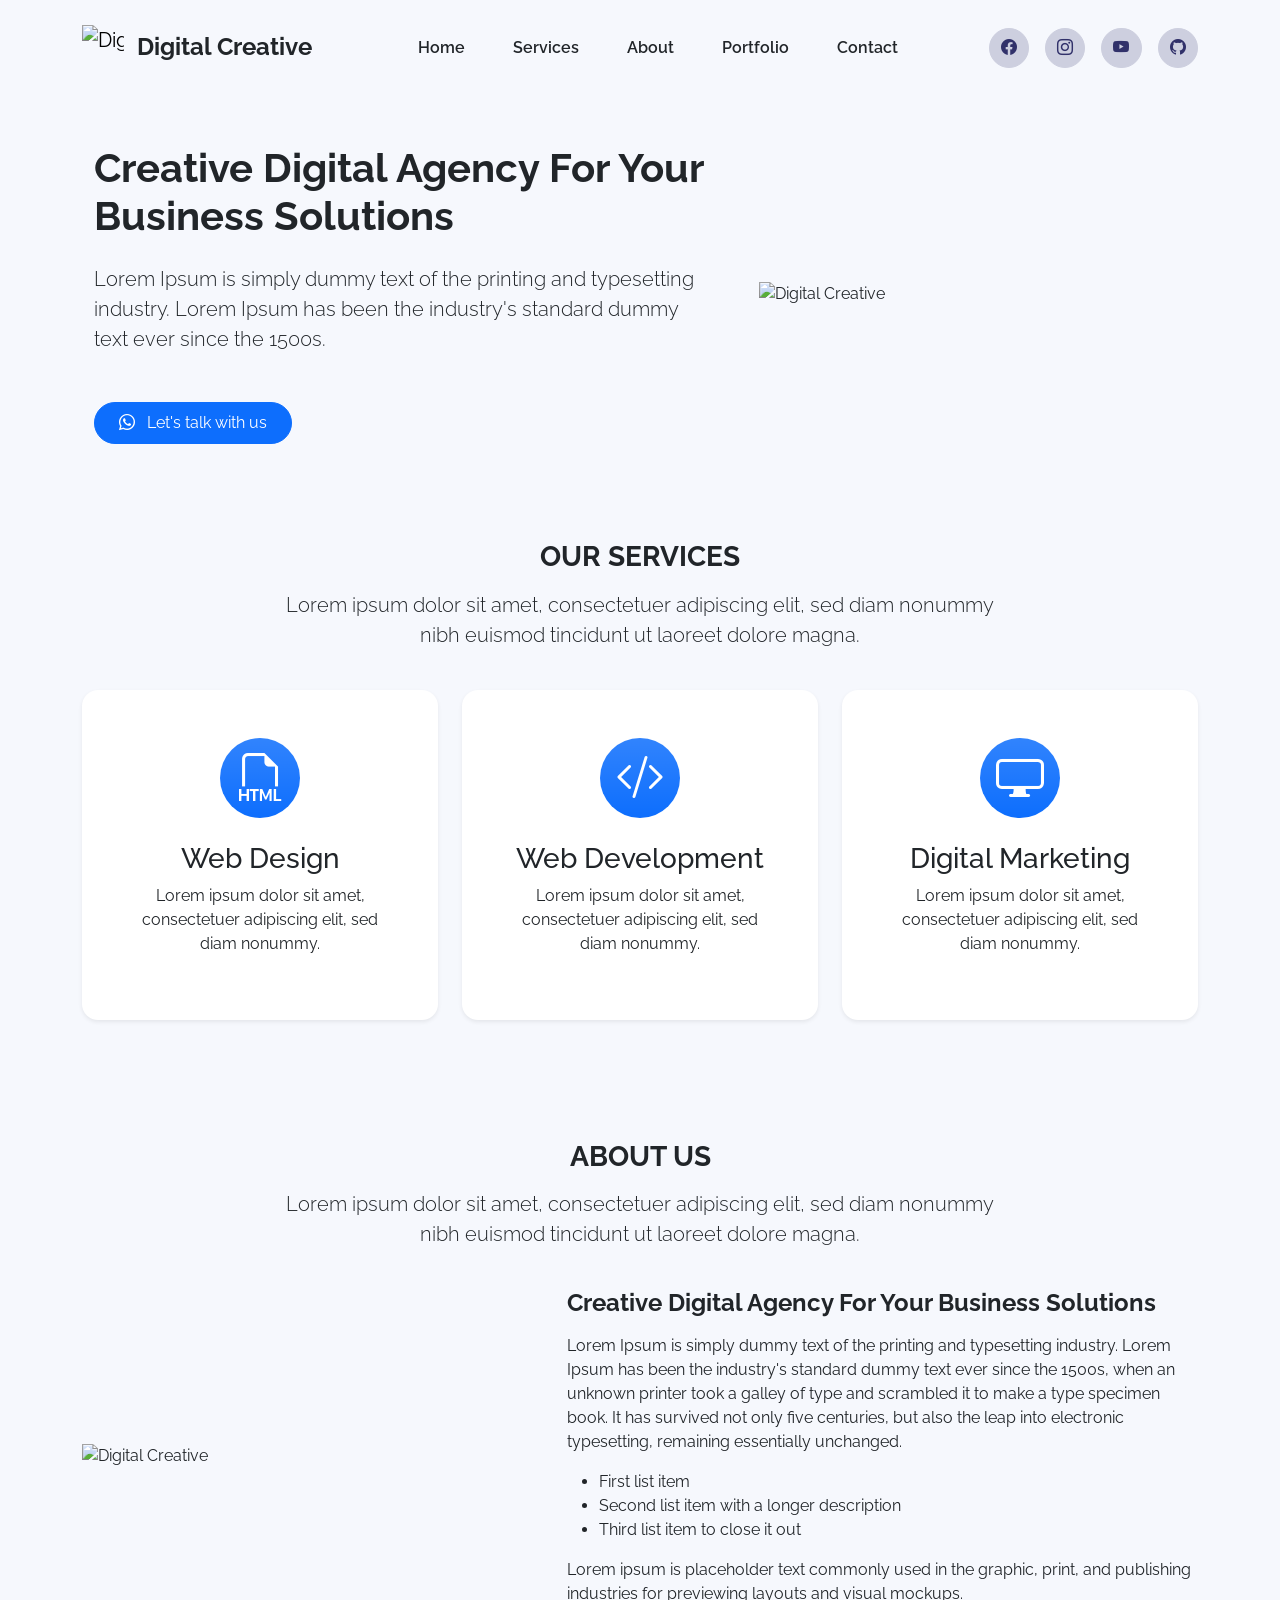
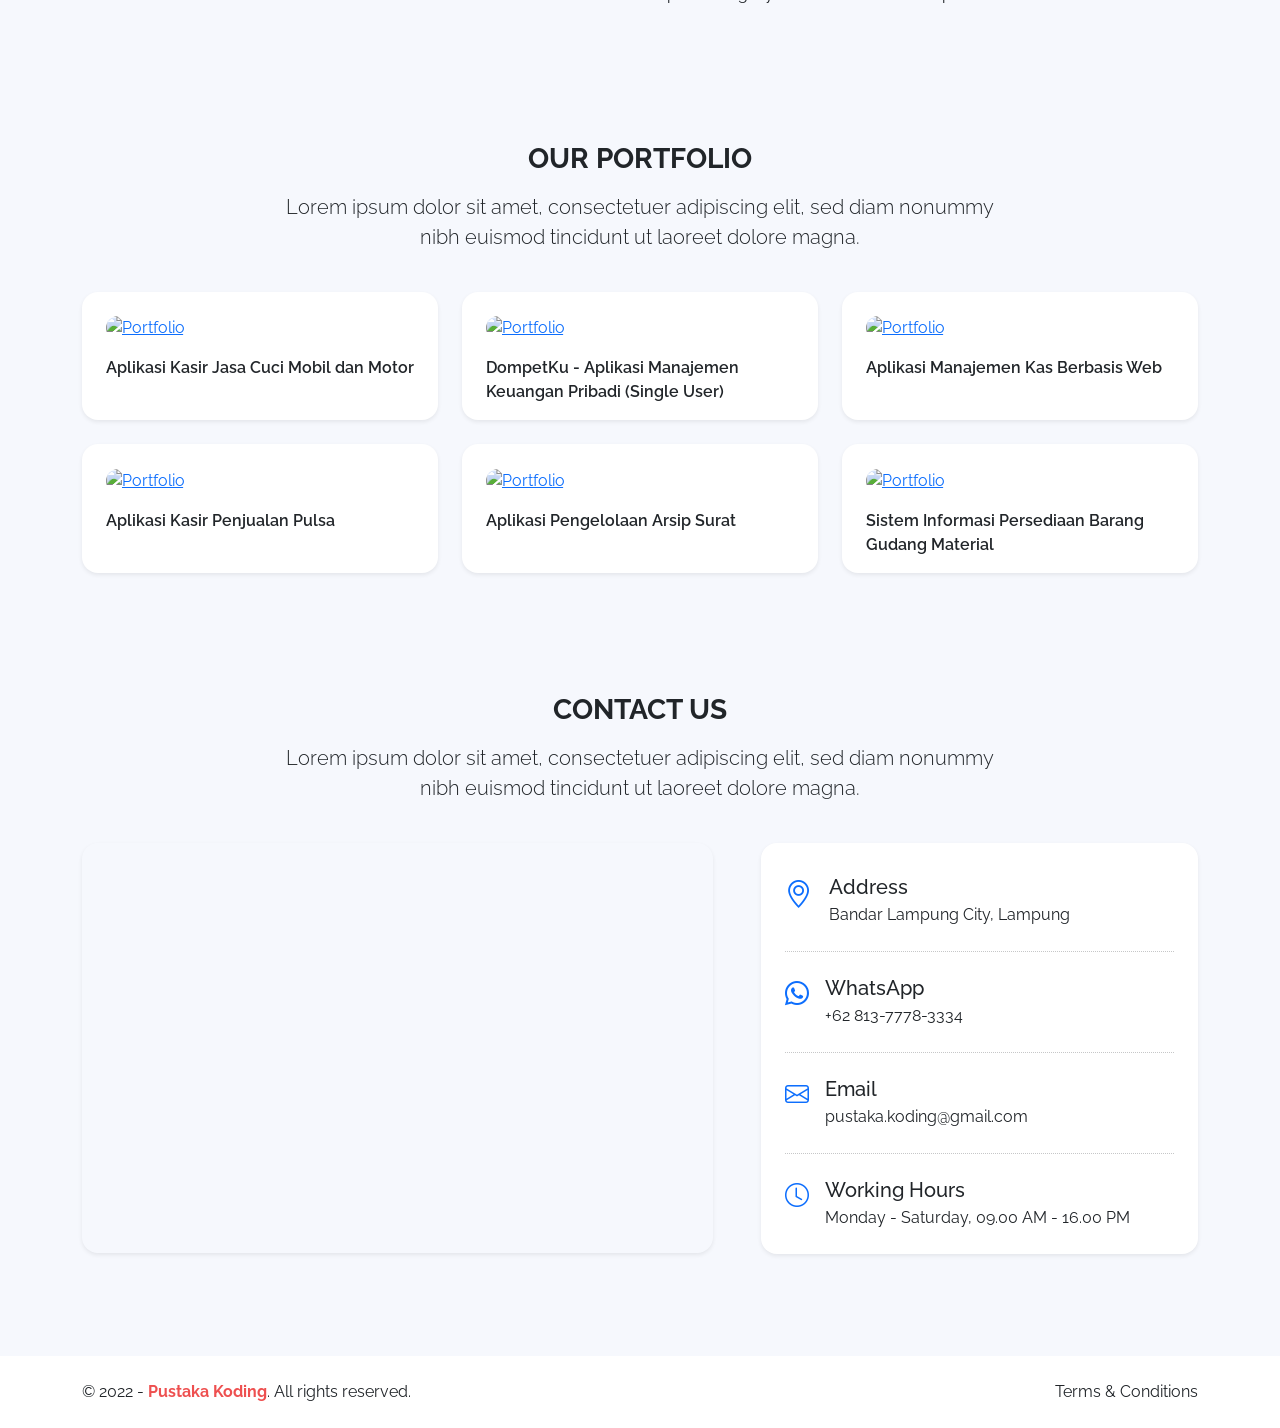
==== commit b7c381b4: "Marge Changes" ====
--- a/index.html
+++ b/index.html
@@ -112,7 +112,7 @@
                                 <i class="bi-filetype-html"></i>
                             </div>
                             <h3>Web Design</h3>
-                            <p>Jamettttt, consectetuer adipiscing elit, sed diam nonummy.</p>
+                            <p>Lorem ipsum dolor sit amet, consectetuer adipiscing elit, sed diam nonummy.</p>
                         </div>
                     </div>
                 </div>
@@ -141,179 +141,31 @@
             </div>
         </div>
 
-                <!-- About -->
+        <!-- About -->
         <div id="about" class="container text-center py-5">
             <div class="row">
                 <div class="col-lg-8 mx-auto">
-                    <h3 class="fw-bold lh-2 mb-3">ABOUT NAIVE BAYES</h3>
-                    <p class="lead">Latar Belakang, Tujuan, dan Teknologi yang Digunakan.</p>
-                </div>
-            </div>
-
-            <!-- Gambar + tab interaktif -->
+                    <h3 class="fw-bold lh-2 mb-3">ABOUT US</h3>
+                    <p class="lead">Lorem ipsum dolor sit amet, consectetuer adipiscing elit, sed diam nonummy nibh euismod tincidunt ut laoreet dolore magna.</p>
+                </div>
+            </div>
+
             <div class="row align-items-center text-start g-5 py-4">
                 <div class="col-lg-5">
-                    <img src="[data-uri]" class="d-block mx-lg-auto img-fluid" alt="Ilustrasi klasifikasi Naive Bayes" loading="lazy">
+                    <img src="assets/img/about.svg" class="d-block mx-lg-auto img-fluid" alt="Digital Creative" loading="lazy">
                 </div>
                 <div class="col-lg-7">
-                    <h4 class="fw-bold lh-2 mb-3">Learn About Naive Bayes</h4>
-                    <ul class="nav nav-pills mb-3 gap-1" role="tablist">
-                        <li class="nav-item"><button class="nav-link active rounded-pill" data-bs-toggle="pill" data-bs-target="#nb-latar" type="button">Latar Belakang</button></li>
-                        <li class="nav-item"><button class="nav-link rounded-pill" data-bs-toggle="pill" data-bs-target="#nb-tujuan" type="button">Tujuan</button></li>
-                        <li class="nav-item"><button class="nav-link rounded-pill" data-bs-toggle="pill" data-bs-target="#nb-tech" type="button">Teknologi</button></li>
+                    <h4 class="fw-bold lh-2 mb-3">Creative Digital Agency For Your Business Solutions</h4>
+                    <p>Lorem Ipsum is simply dummy text of the printing and typesetting industry. Lorem Ipsum has been the industry's standard dummy text ever since the 1500s, when an unknown printer took a galley of type and scrambled it to make a type specimen book. It has survived not only five centuries, but also the leap into electronic typesetting, remaining essentially unchanged.</p>
+                    <ul>
+                        <li>First list item</li>
+                        <li>Second list item with a longer description</li>
+                        <li>Third list item to close it out</li>
                     </ul>
-                    <div class="tab-content">
-                        <div class="tab-pane fade show active" id="nb-latar">
-                            <p>Naive Bayes adalah algoritma klasifikasi berbasis probabilitas yang memakai Teorema Bayes. Disebut "naive" karena mengasumsikan setiap fitur tidak saling memengaruhi. Meski sederhana, algoritma ini cepat, ringan, dan sering memberi hasil yang baik pada data teks.</p>
-                            <p>Sayangnya, materinya sering disajikan dalam bentuk rumus yang kaku. Karena itu proyek ini dibuat sebagai makeover website bertema Naive Bayes, agar konsepnya lebih mudah dipahami lewat visual dan simulasi interaktif.</p>
-                        </div>
-                        <div class="tab-pane fade" id="nb-tujuan">
-                            <ul class="list-unstyled">
-                                <li class="mb-2"><i class="bi bi-check-circle-fill text-primary me-2"></i>Mengklasifikasikan data ke kelas yang tepat berdasarkan peluang (probabilitas) tiap kelas</li>
-                                <li class="mb-2"><i class="bi bi-check-circle-fill text-primary me-2"></i>Memprediksi kelas data baru dari pola yang dipelajari pada data latih</li>
-                                <li class="mb-2"><i class="bi bi-check-circle-fill text-primary me-2"></i>Bekerja cepat dan efisien meski data berukuran besar dan memiliki banyak fitur</li>
-                                <li class="mb-2"><i class="bi bi-check-circle-fill text-primary me-2"></i>Menjadi model dasar yang sederhana namun akurat untuk teks, seperti filter spam dan analisis sentimen</li>
-                            </ul>
-                        </div>
-                        <div class="tab-pane fade" id="nb-tech">
-                            <p>Website ini dibangun dengan teknologi web modern, sedangkan model Naive Bayes dikerjakan dengan pustaka data science.</p>
-                            <span class="badge rounded-pill text-bg-light border fs-6 fw-semibold px-3 py-2 me-1 mb-2"><i class="bi bi-filetype-html me-2 text-primary"></i>HTML5</span>
-                            <span class="badge rounded-pill text-bg-light border fs-6 fw-semibold px-3 py-2 me-1 mb-2"><i class="bi bi-filetype-css me-2 text-primary"></i>CSS3</span>
-                            <span class="badge rounded-pill text-bg-light border fs-6 fw-semibold px-3 py-2 me-1 mb-2"><i class="bi bi-filetype-js me-2 text-primary"></i>JavaScript</span>
-                            <span class="badge rounded-pill text-bg-light border fs-6 fw-semibold px-3 py-2 me-1 mb-2"><i class="bi bi-bootstrap me-2 text-primary"></i>Bootstrap 5</span>
-                            <span class="badge rounded-pill text-bg-light border fs-6 fw-semibold px-3 py-2 me-1 mb-2"><i class="bi bi-filetype-py me-2 text-primary"></i>Python</span>
-                            <span class="badge rounded-pill text-bg-light border fs-6 fw-semibold px-3 py-2 me-1 mb-2"><i class="bi bi-diagram-3 me-2 text-primary"></i>Scikit-learn</span>
-                        </div>
-                    </div>
-                </div>
-            </div>
-
-
-            <!-- Konsep utama -->
-            <div class="row pt-4">
-                <div class="col-lg-8 mx-auto">
-                    <h4 class="fw-bold lh-2 mb-3">Konsep Utama Naive Bayes</h4>
-                </div>
-            </div>
-            <div class="row py-4">
-                <div class="col-lg-4 mb-4 mb-lg-0">
-                    <div class="card h-100 border-0 rounded-4 shadow-sm nb-card">
-                        <div class="card-body p-3 p-sm-5">
-                            <img src="[data-uri]" class="img-fluid mb-4" alt="Diagram Venn Teorema Bayes" loading="lazy">
-                            <h3>Teorema Bayes</h3>
-                            <p>Menghitung peluang suatu kelas jika diketahui bukti atau fitur yang diamati.</p>
-                        </div>
-                    </div>
-                </div>
-                <div class="col-lg-4 mb-4 mb-lg-0">
-                    <div class="card h-100 border-0 rounded-4 shadow-sm nb-card">
-                        <div class="card-body p-3 p-sm-5">
-                            <img src="[data-uri]" class="img-fluid mb-4" alt="Asumsi independensi fitur" loading="lazy">
-                            <h3>Asumsi Independen</h3>
-                            <p>Setiap fitur dianggap berdiri sendiri, sehingga perhitungan menjadi sederhana dan cepat.</p>
-                        </div>
-                    </div>
-                </div>
-                <div class="col-lg-4 mb-4 mb-lg-0">
-                    <div class="card h-100 border-0 rounded-4 shadow-sm nb-card">
-                        <div class="card-body p-3 p-sm-5">
-                            <img src="[data-uri]" class="img-fluid mb-4" alt="Alur klasifikasi email spam" loading="lazy">
-                            <h3>Klasifikasi Teks</h3>
-                            <p>Contoh penerapan paling populer: memisahkan email spam dari email normal.</p>
-                        </div>
-                    </div>
-                </div>
-            </div>
-            <!-- Simulasi interaktif -->
-            <div class="row pt-4">
-                <div class="col-lg-8 mx-auto">
-                    <h4 class="fw-bold lh-2 mb-3">Try Algorithm of Naive Bayes</h4>
-                    <p class="lead">Pilih kata yang muncul di sebuah email, lalu lihat probabilitasnya berubah secara langsung.</p>
-                </div>
-            </div>
-            <div class="row pb-5">
-                <div class="col-lg-10 mx-auto">
-                    <div class="card border-0 rounded-4 shadow-sm">
-                        <div class="card-body p-3 p-sm-5 text-start">
-                            <p class="fw-semibold mb-2">Kata dalam email:</p>
-                            <div id="nbChips" class="mb-4">
-                                <button type="button" class="btn btn-outline-primary rounded-pill m-1" data-w="gratis">gratis</button>
-                                <button type="button" class="btn btn-outline-primary rounded-pill m-1" data-w="menang">menang</button>
-                                <button type="button" class="btn btn-outline-primary rounded-pill m-1" data-w="klik">klik</button>
-                                <button type="button" class="btn btn-outline-primary rounded-pill m-1" data-w="transfer">transfer</button>
-                                <button type="button" class="btn btn-outline-primary rounded-pill m-1" data-w="rapat">rapat</button>
-                                <button type="button" class="btn btn-outline-primary rounded-pill m-1" data-w="jadwal">jadwal</button>
-                                <button type="button" class="btn btn-outline-primary rounded-pill m-1" data-w="tugas">tugas</button>
-                                <button type="button" class="btn btn-outline-primary rounded-pill m-1" data-w="proposal">proposal</button>
-                                <button type="button" class="btn btn-outline-primary rounded-pill m-1" data-w="proposal">harga</button>
-                            </div>
-                            <div class="d-flex justify-content-between fw-semibold mb-1"><span>Spam</span><span id="nbSpamPct">40%</span></div>
-                            <div class="progress mb-3" style="height:24px"><div id="nbSpam" class="progress-bar bg-danger" style="width:40%"></div></div>
-                            <div class="d-flex justify-content-between fw-semibold mb-1"><span>Normal</span><span id="nbHamPct">60%</span></div>
-                            <div class="progress mb-4" style="height:24px"><div id="nbHam" class="progress-bar bg-primary" style="width:60%"></div></div>
-                            <div class="d-flex flex-wrap align-items-center gap-3">
-                                <span id="nbVerdict" class="badge rounded-pill fs-6 px-3 py-2 text-bg-secondary">Pilih kata untuk memulai</span>
-                                <button type="button" id="nbReset" class="btn btn-sm btn-outline-secondary rounded-pill ms-auto">Reset</button>
-                            </div>
-                            <p class="small text-body-secondary mt-3 mb-0" id="nbCalc">Prior: P(Spam) = 0.40 dan P(Normal) = 0.60.</p>
-                        </div>
-                    </div>
-                </div>
-            </div>
-
-        </div>
-
-        
-        <style>
-            #about .nb-card { transition: transform .25s ease, box-shadow .25s ease; }
-            #about .nb-card:hover { transform: translateY(-6px); box-shadow: 0 1rem 2rem rgba(0,0,0,.12) !important; }
-            @media (prefers-reduced-motion: reduce) { #about .nb-card { transition: none; } #about .nb-card:hover { transform: none; } }
-        </style>
-        <script>
-            (function () {
-                // Peluang tiap kata: [P(kata|Spam), P(kata|Normal)]
-                var W = { gratis: [.60, .05], menang: [.50, .04], klik: [.45, .10], transfer: [.40, .08],
-                          rapat: [.03, .45], jadwal: [.05, .40], tugas: [.04, .50], proposal: [.08, .35] };
-                var PS = .4, PH = .6, sel = [];
-                var $ = function (id) { return document.getElementById(id); };
-
-                function update() {
-                    var s = PS, h = PH;
-                    sel.forEach(function (w) { s *= W[w][0]; h *= W[w][1]; });
-                    var p = Math.round(s / (s + h) * 100);
-                    $('nbSpam').style.width = p + '%';
-                    $('nbHam').style.width = (100 - p) + '%';
-                    $('nbSpamPct').textContent = p + '%';
-                    $('nbHamPct').textContent = (100 - p) + '%';
-                    var v = $('nbVerdict');
-                    if (!sel.length) {
-                        v.className = 'badge rounded-pill fs-6 px-3 py-2 text-bg-secondary';
-                        v.textContent = 'Pilih kata untuk memulai';
-                        $('nbCalc').textContent = 'Prior: P(Spam) = 0.40 dan P(Normal) = 0.60. Data contoh dibuat sederhana untuk simulasi.';
-                        return;
-                    }
-                    var spam = p >= 50;
-                    v.className = 'badge rounded-pill fs-6 px-3 py-2 ' + (spam ? 'text-bg-danger' : 'text-bg-primary');
-                    v.textContent = 'Prediksi: ' + (spam ? 'Spam' : 'Normal');
-                    $('nbCalc').textContent = 'Skor Spam = 0.40 × ' + sel.map(function (w) { return W[w][0].toFixed(2); }).join(' × ') + ' = ' + s.toPrecision(2) +
-                        ' | Skor Normal = 0.60 × ' + sel.map(function (w) { return W[w][1].toFixed(2); }).join(' × ') + ' = ' + h.toPrecision(2);
-                }
-
-                $('nbChips').addEventListener('click', function (e) {
-                    var b = e.target.closest('button'); if (!b) return;
-                    var w = b.getAttribute('data-w'), i = sel.indexOf(w);
-                    if (i > -1) { sel.splice(i, 1); b.classList.remove('active'); }
-                    else { sel.push(w); b.classList.add('active'); }
-                    update();
-                });
-                $('nbReset').addEventListener('click', function () {
-                    sel = [];
-                    document.querySelectorAll('#nbChips button').forEach(function (b) { b.classList.remove('active'); });
-                    update();
-                });
-            })();
-        </script>
-
+                    <p>Lorem ipsum is placeholder text commonly used in the graphic, print, and publishing industries for previewing layouts and visual mockups.</p>
+                </div>
+            </div>
+        </div>
 
         <!-- Portfolio -->
         <div id="portfolio" class="container text-center py-5">
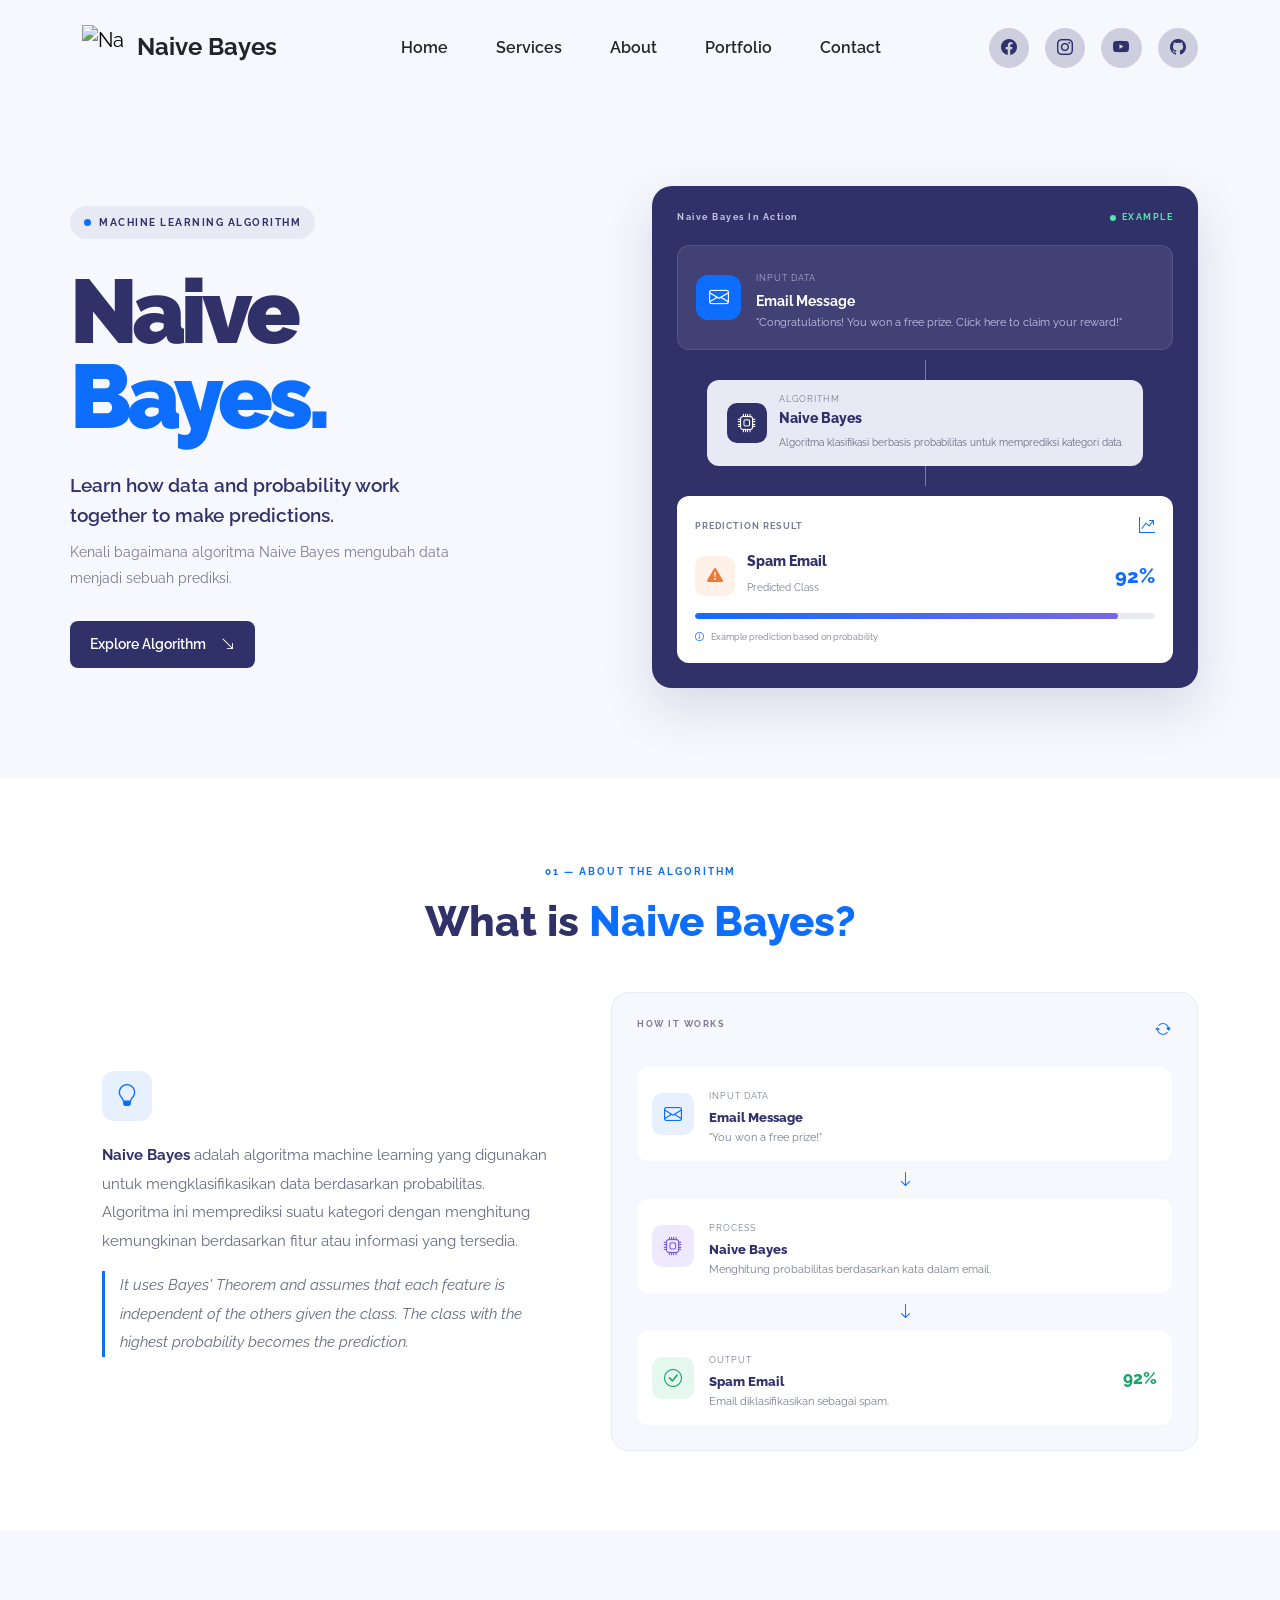
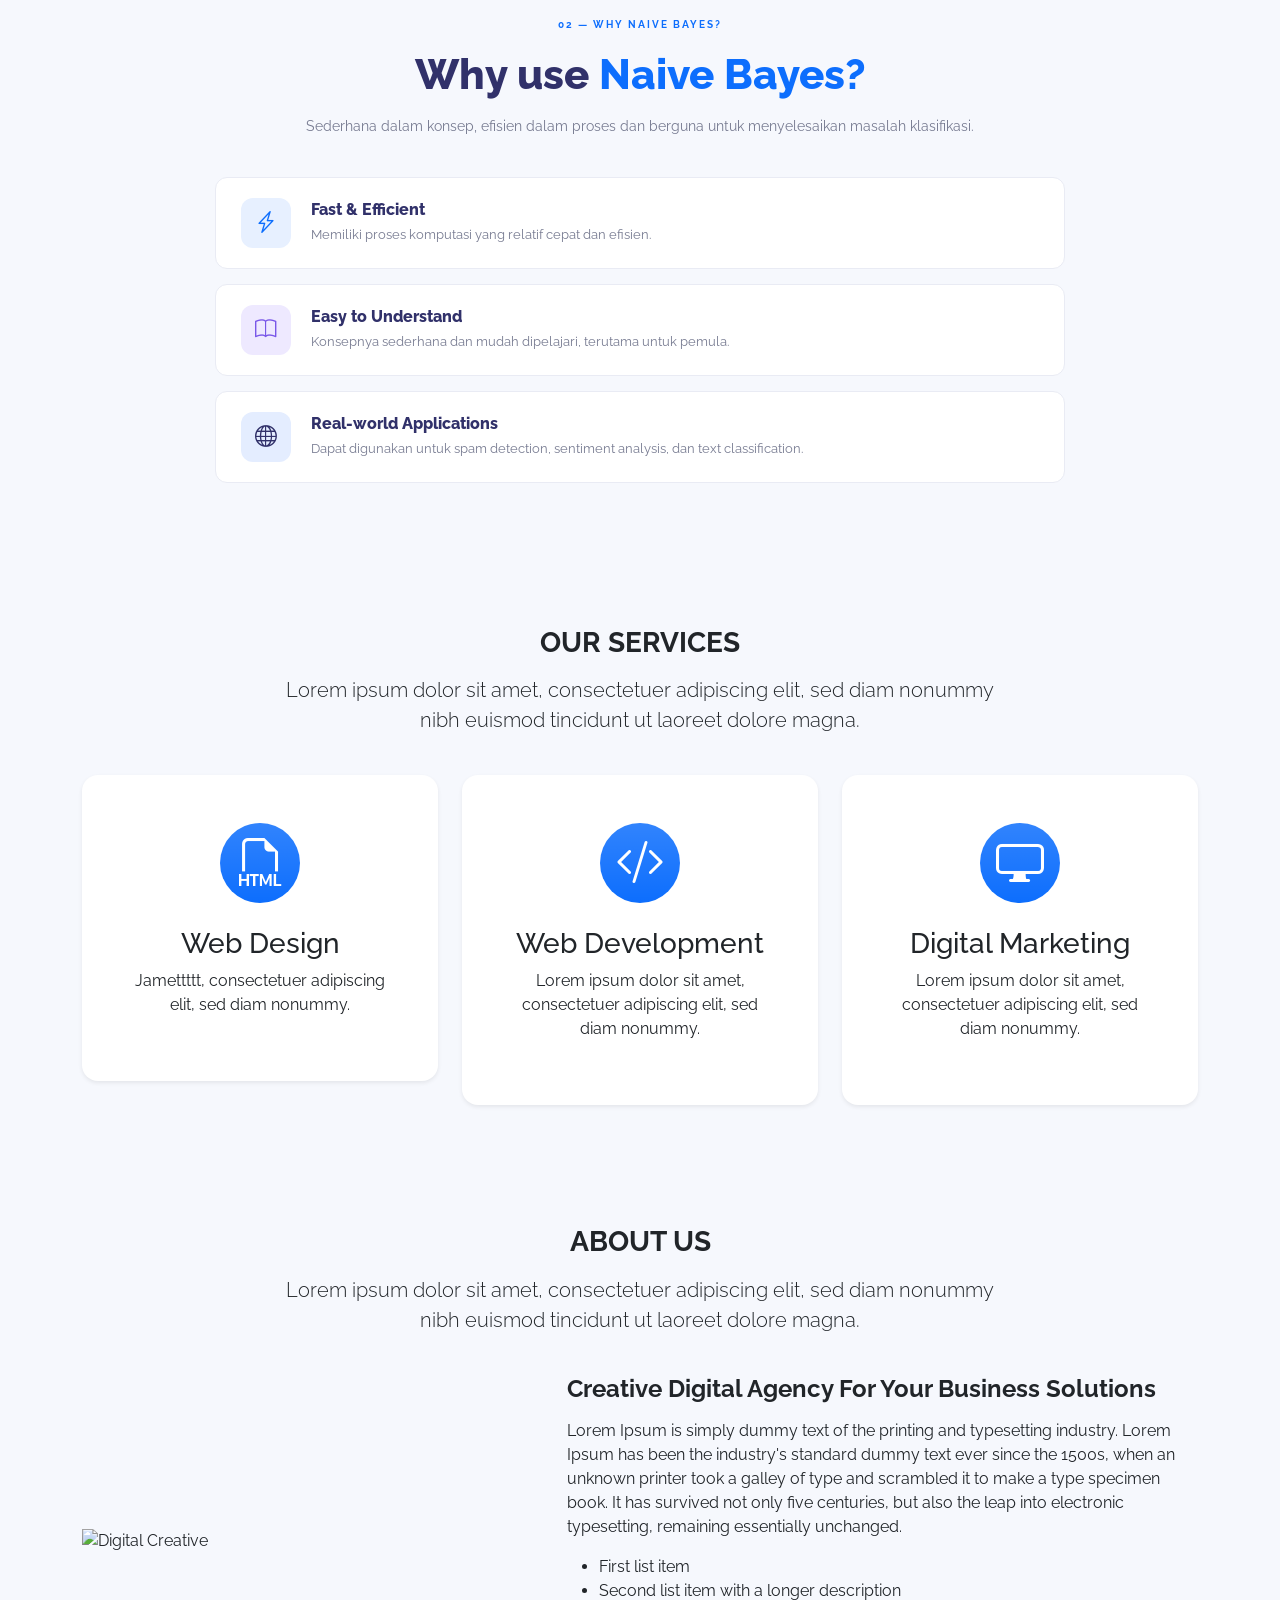
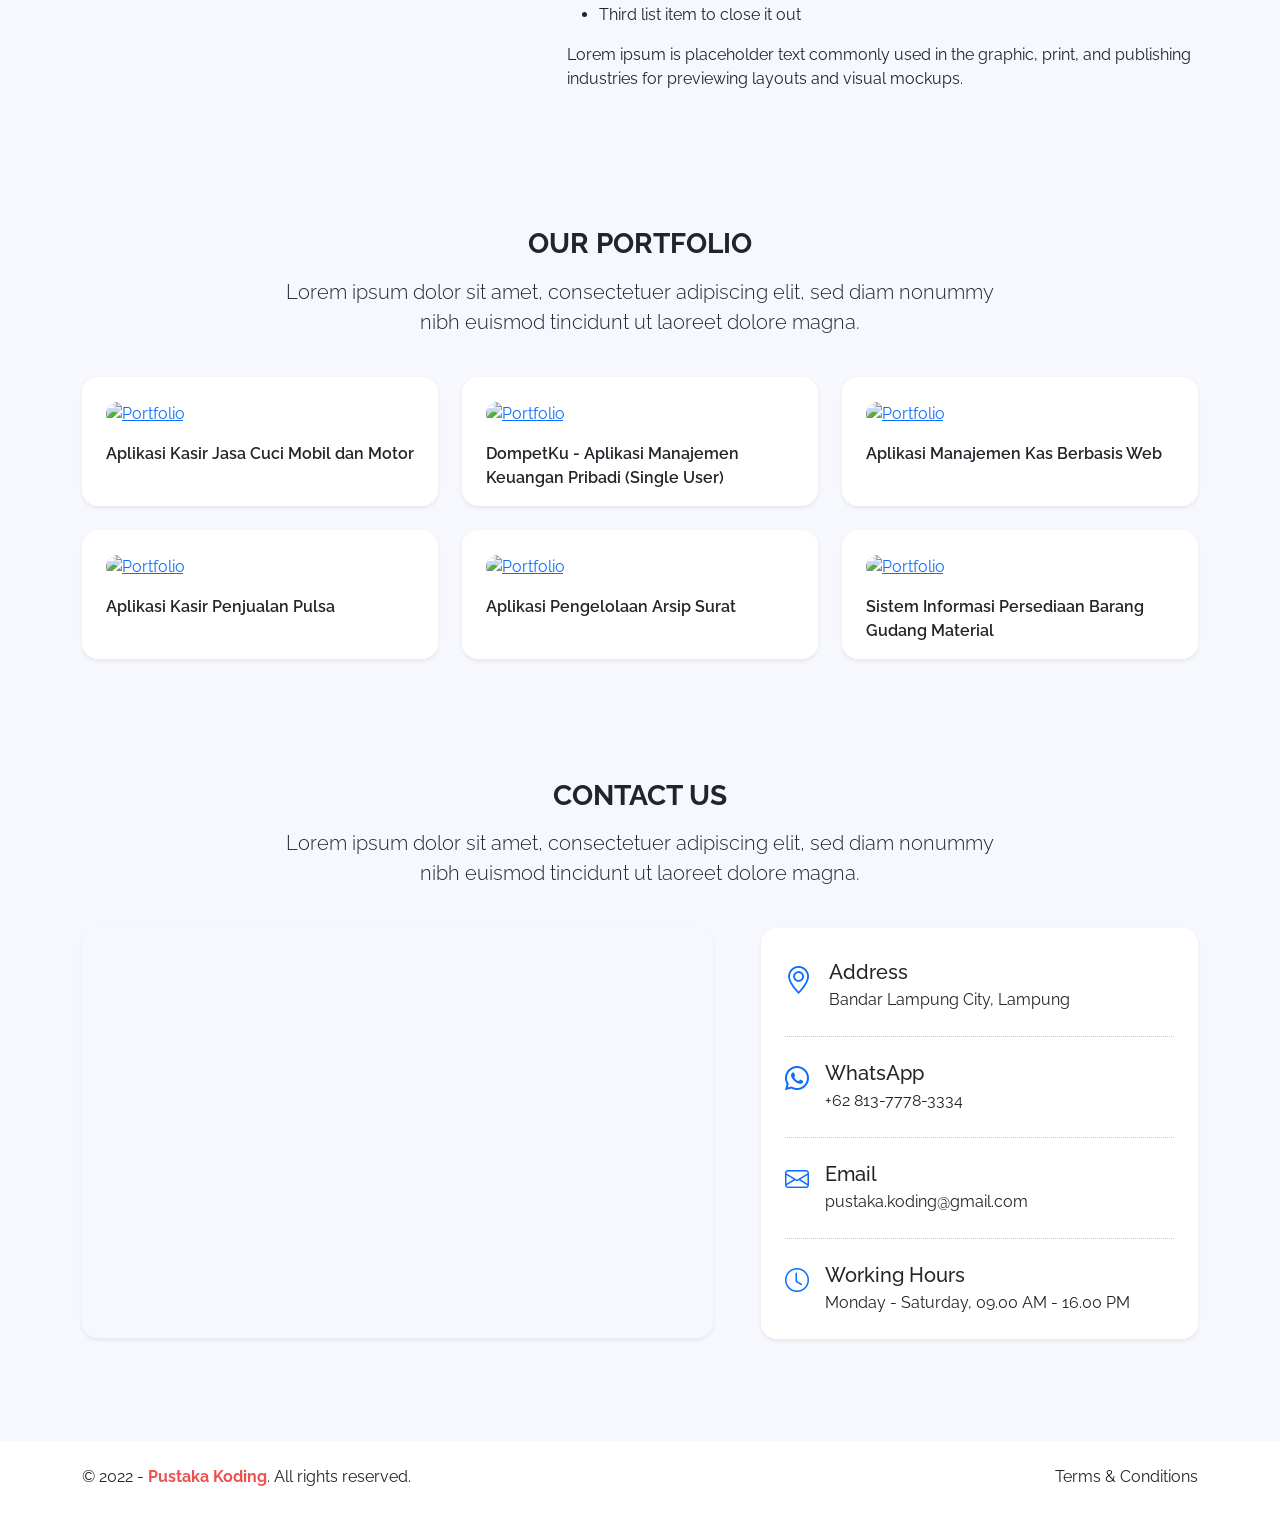
==== commit 5558fa05: "update home" ====
--- a/index.html
+++ b/index.html
@@ -5,11 +5,11 @@
     <!-- Required meta tags -->
     <meta charset="utf-8">
     <meta name="viewport" content="width=device-width, initial-scale=1, shrink-to-fit=no">
-    <meta name="description" content="Website Company Profile Digital Creative">
-    <meta name="author" content="agung tri utomo">
+    <meta name="description" content="Website Edukasi Naive Bayes">
+    <meta name="author" content="Naive Bayes Team">
 
     <!-- Title -->
-    <title>Digital Creative</title>
+    <title>Naive Bayes</title>
 
     <!-- Favicon icon -->
     <link rel="shortcut icon" href="assets/img/favicon.ico" type="image/x-icon">
@@ -33,8 +33,8 @@
         <div class="container">
             <!-- Brand -->
             <a class="navbar-brand" href="https://pustakakoding.com">
-                <img src="assets/img/logo.svg" alt="Digital Creative" width="42" height="42" class="d-inline-block mt--2 me-2">
-                <span class="text-body fs-4 fw-bolder">Digital Creative</span>
+                <img src="assets/img/logo.svg" alt="Naive Bayes" width="42" height="42" class="d-inline-block mt--2 me-2">
+                <span class="text-body fs-4 fw-bolder">Naive Bayes</span>
             </a>
             <button class="navbar-toggler" type="button" data-bs-toggle="collapse" data-bs-target="#navbarSupportedContent" aria-controls="navbarSupportedContent" aria-expanded="false" aria-label="Toggle navigation">
                 <span class="navbar-toggler-icon"></span>
@@ -79,21 +79,285 @@
 
     <!-- Main Content -->
     <main class="flex-shrink-0">
-        <!-- Heroes -->
-        <div class="container col-xxl-8 px-4 py-5">
-            <div class="row flex-lg-row-reverse align-items-center g-5">
-                <div class="col-lg-5">
-                    <img src="assets/img/heroes.svg" class="d-block mx-lg-auto img-fluid" alt="Digital Creative" loading="lazy">
-                </div>
-                <div class="col-lg-7">
-                    <h1 class="fw-bold lh-2 mb-4">Creative Digital Agency For Your Business Solutions</h1>
-                    <p class="lead mb-5">Lorem Ipsum is simply dummy text of the printing and typesetting industry. Lorem Ipsum has been the industry's standard dummy text ever since the 1500s.</p>
-                    <div class="d-grid gap-2 d-md-flex justify-content-md-start">
-                        <a href="https://api.whatsapp.com/send?phone=6281377783334&text=Assalamualaikum.." class="btn btn-primary rounded-pill px-4 py-2"><i class="bi bi-whatsapp me-2"></i> Let's talk with us</a>
-                    </div>
-                </div>
-            </div>
-        </div>
+    <!-- HERO -->
+    <section class="nb-home" id="home">
+        <div class="container">
+            <div class="row align-items-center">
+
+                <!-- LEFT CONTENT -->
+                <div class="col-lg-6 nb-home-content">
+                    <span class="nb-label">
+                        <span class="nb-label-dot"></span>
+                        MACHINE LEARNING ALGORITHM
+                    </span>
+                    <h1>
+                        Naive<br>
+                        <span>Bayes.</span>
+                    </h1>
+
+                    <p class="nb-home-desc">
+                        Learn how data and probability work together
+                        to make predictions.
+                    </p>
+
+                    <p class="nb-home-desc-id">
+                        Kenali bagaimana algoritma Naive Bayes
+                        mengubah data menjadi sebuah prediksi.
+                    </p>
+
+                    <a href="#algorithm" class="nb-button">
+                        Explore Algorithm
+                        <i class="bi bi-arrow-down-right"></i>
+                    </a>
+
+                </div>
+
+
+                <!-- RIGHT VISUAL -->
+                <div class="col-lg-6">
+                    <div class="nb-visual">
+                        <div class="nb-visual-header">
+                            <span>Naive Bayes In Action</span>
+                            <span class="nb-demo-status">
+                                <span></span> EXAMPLE
+                            </span>
+                        </div>
+
+                        <!-- INPUT -->
+                        <div class="nb-demo-box nb-input-box">
+                            <div class="nb-demo-icon">
+                                <i class="bi bi-envelope"></i>
+                            </div>
+
+                            <div class="nb-demo-content">
+                                <small>INPUT DATA</small>
+                                <h6>Email Message</h6>
+                                <p>
+                                    "Congratulations! You won a free
+                                    prize. Click here to claim your reward!"
+                                </p>
+                            </div>
+                        </div>
+
+                        <!-- ALGORITHM -->
+                        <div class="nb-demo-process">
+                            <div class="nb-process-line"></div>
+                            <div class="nb-algorithm-box">
+                                <div class="nb-algorithm-icon">
+                                    <i class="bi bi-cpu"></i>
+                                </div>
+                                <div>
+                                    <small>ALGORITHM</small>
+                                    <h6>Naive Bayes</h6>
+                                    <span>
+                                    Algoritma klasifikasi berbasis probabilitas untuk memprediksi kategori data.
+                                    </span>
+                                </div>
+                            </div>
+                            <div class="nb-process-line"></div>
+                        </div>
+
+                        <!-- PREDICTION -->
+                        <div class="nb-prediction-box">
+                            <div class="nb-prediction-header">
+                                <small>PREDICTION RESULT</small>
+                                <i class="bi bi-graph-up-arrow"></i>
+                            </div>
+                            <div class="nb-result">
+                                <div class="nb-result-icon">
+                                    <i class="bi bi-exclamation-triangle-fill"></i>
+                                </div>
+                                <div>
+                                    <h5>Spam Email</h5>
+                                    <span>Predicted Class</span>
+                                </div>
+                                <div class="nb-result-percent">
+                                    92%
+                                </div>
+                            </div>
+
+                            <div class="nb-progress">
+                                <div class="nb-progress-bar"></div>
+                            </div>
+
+                            <div class="nb-result-note">
+                                <i class="bi bi-info-circle"></i>
+                                Example prediction based on probability
+                            </div>
+                        </div>
+                    </div>
+                </div>
+            </div>
+        </div>
+    </section>
+
+    <!-- ABOUT -->
+    <section class="nb-about" id="algorithm">
+        <div class="container">
+
+            <div class="nb-about-title">
+                <span class="nb-section-label">01 — ABOUT THE ALGORITHM</span>
+
+                <h2>What is <span>Naive Bayes?</span></h2>
+            </div>
+
+            <div class="nb-about-content">
+
+                <div class="nb-about-description">
+
+                    <div class="nb-about-icon">
+                        <i class="bi bi-lightbulb"></i>
+                    </div>
+
+                    <p>
+                        <strong>Naive Bayes</strong> adalah algoritma machine learning
+                        yang digunakan untuk mengklasifikasikan data
+                        berdasarkan probabilitas. Algoritma ini memprediksi
+                        suatu kategori dengan menghitung kemungkinan
+                        berdasarkan fitur atau informasi yang tersedia.
+                    </p>
+
+                    <p class="nb-about-english">
+                        It uses Bayes' Theorem and assumes that each feature
+                        is independent of the others given the class.
+                        The class with the highest probability becomes
+                        the prediction.
+                    </p>
+
+                </div>
+
+                <!-- EXAMPLE -->
+                <div class="nb-example">
+
+                    <div class="nb-example-header">
+                        <span>HOW IT WORKS</span>
+                        <i class="bi bi-arrow-repeat"></i>
+                    </div>
+
+                    <div class="nb-example-flow">
+                        <!-- INPUT -->
+                        <div class="nb-example-step">
+                            <div class="nb-example-step-icon input">
+                                <i class="bi bi-envelope"></i>
+                            </div>
+                            <div class="nb-example-step-content">
+                                <small>INPUT DATA</small>
+                                <h6>Email Message</h6>
+                                <p>
+                                    "You won a free prize!"
+                                </p>
+                            </div>
+                        </div>
+                        <div class="nb-example-arrow">
+                            <i class="bi bi-arrow-down"></i>
+                        </div>
+
+                        <!-- ALGORITHM -->
+                        <div class="nb-example-step">
+                            <div class="nb-example-step-icon algorithm">
+                                <i class="bi bi-cpu"></i>
+                            </div>
+
+                            <div class="nb-example-step-content">
+                                <small>PROCESS</small>
+                                <h6>Naive Bayes</h6>
+                                <p>
+                                    Menghitung probabilitas
+                                    berdasarkan kata dalam email.
+                                </p>
+                            </div>
+                        </div>
+
+                        <div class="nb-example-arrow">
+                            <i class="bi bi-arrow-down"></i>
+                        </div>
+
+                        <!-- OUTPUT -->
+                        <div class="nb-example-step">
+                            <div class="nb-example-step-icon output">
+                                <i class="bi bi-check-circle"></i>
+                            </div>
+                            <div class="nb-example-step-content">
+                                <small>OUTPUT</small>
+                                <h6>Spam Email</h6>
+                                <p>
+                                    Email diklasifikasikan sebagai spam.
+                                </p>
+                            </div>
+                            <div class="nb-example-result">
+                                92%
+                            </div>
+                        </div>
+                    </div>
+                </div>
+            </div>
+        </div>
+    </section>
+
+    <!-- WHY NAIVE BAYES -->
+    <section class="nb-why" id="why">
+        <div class="container">
+            <div class="nb-why-heading">
+
+                <span class="nb-section-label">
+                    02 — WHY NAIVE BAYES?
+                </span>
+                <h2>
+                    Why use <span>Naive Bayes?</span>
+                </h2>
+                <p>
+                    Sederhana dalam konsep, efisien dalam proses dan berguna untuk menyelesaikan
+                    masalah klasifikasi.
+                </p>
+            </div>
+
+            <div class="nb-why-list">
+                <!-- ITEM 1 -->
+                <div class="nb-why-item">
+                    <div class="nb-why-icon">
+                        <i class="bi bi-lightning-charge"></i>
+                    </div>
+
+                    <div>
+                        <h5>Fast & Efficient</h5>
+                        <p>
+                            Memiliki proses komputasi yang relatif cepat
+                            dan efisien.
+                        </p>
+                    </div>
+                </div>
+
+                <!-- ITEM 2 -->
+                <div class="nb-why-item">
+                    <div class="nb-why-icon purple">
+                        <i class="bi bi-book"></i>
+                    </div>
+                    <div>
+                        <h5>Easy to Understand</h5>
+                        <p>
+                            Konsepnya sederhana dan mudah dipelajari,
+                            terutama untuk pemula.
+                        </p>
+                    </div>
+                </div>
+
+                <!-- ITEM 3 -->
+                <div class="nb-why-item">
+                    <div class="nb-why-icon blue">
+                        <i class="bi bi-globe"></i>
+                    </div>
+
+                    <div>
+                        <h5>Real-world Applications</h5>
+                        <p>
+                            Dapat digunakan untuk spam detection,
+                            sentiment analysis, dan text classification.
+                        </p>
+                    </div>
+                </div>
+            </div>
+        </div>
+    </section>
 
         <!-- Services -->
         <div id="services" class="container text-center py-5">
@@ -112,7 +376,7 @@
                                 <i class="bi-filetype-html"></i>
                             </div>
                             <h3>Web Design</h3>
-                            <p>Lorem ipsum dolor sit amet, consectetuer adipiscing elit, sed diam nonummy.</p>
+                            <p>Jamettttt, consectetuer adipiscing elit, sed diam nonummy.</p>
                         </div>
                     </div>
                 </div>
--- a/assets/css/style.css
+++ b/assets/css/style.css
@@ -76,3 +76,627 @@
 .footer .link a:hover {
   color: #0d6efd;
 }
+
+.nb-home {
+    background: #f6f8fd;
+    padding: 80px 0;
+    overflow: hidden;
+}
+
+.nb-home-content {
+    padding: 30px 20px 30px 0;
+}
+
+.nb-label {
+    display: inline-flex;
+    align-items: center;
+    gap: 8px;
+    padding: 9px 14px;
+    background: #e7e9f5;
+    color: #31316a;
+    border-radius: 30px;
+    font-size: 10px;
+    font-weight: 700;
+    letter-spacing: 1.5px;
+}
+
+.nb-label-dot {
+    width: 7px;
+    height: 7px;
+    background: #0d6efd;
+    border-radius: 50%;
+}
+
+.nb-home h1 {
+    font-size: clamp(60px, 7vw, 90px);
+    font-weight: 900;
+    line-height: .95;
+    letter-spacing: -5px;
+    color: #31316a;
+    margin: 30px 0;
+}
+
+.nb-home h1 span {
+    color: #0d6efd;
+}
+
+.nb-home-desc {
+    font-size: 19px;
+    font-weight: 600;
+    color: #31316a;
+    max-width: 400px;
+    line-height: 1.6;
+    margin-bottom: 10px;
+}
+
+.nb-home-desc-id {
+    font-size: 14px;
+    color: #777b91;
+    line-height: 1.8;
+    max-width: 400px;
+    margin-bottom: 30px;
+}
+
+.nb-button {
+    display: inline-flex;
+    align-items: center;
+    gap: 15px;
+    background: #31316a;
+    color: white;
+    text-decoration: none;
+    padding: 13px 20px;
+    border-radius: 8px;
+    font-size: 14px;
+    font-weight: 600;
+    transition: .3s;
+}
+
+.nb-button:hover {
+    background: #0d6efd;
+    color: white;
+    transform: translateY(-3px);
+}
+
+
+/* HERO VISUAL */
+.nb-visual {
+    background: #31316a;
+    padding: 25px;
+    border-radius: 20px;
+    position: relative;
+    color: white;
+    box-shadow: 0 20px 50px rgba(49,49,106,.15);
+}
+
+.nb-visual-header {
+    display: flex;
+    justify-content: space-between;
+    align-items: center;
+    font-size: 9px;
+    font-weight: 700;
+    letter-spacing: 1.5px;
+    color: #c5c8e7;
+    margin-bottom: 20px;
+}
+
+.nb-demo-status {
+    display: flex;
+    align-items: center;
+    gap: 6px;
+    color: #59e3b0;
+}
+
+.nb-demo-status span {
+    width: 6px;
+    height: 6px;
+    background: #59e3b0;
+    border-radius: 50%;
+}
+
+/* INPUT DATA */
+.nb-demo-box {
+    background: rgba(255,255,255,.08);
+    border: 1px solid rgba(255,255,255,.1);
+    border-radius: 12px;
+    padding: 18px;
+    display: flex;
+    align-items: center;
+    gap: 15px;
+}
+
+.nb-demo-icon {
+    width: 45px;
+    height: 45px;
+    flex-shrink: 0;
+    display: flex;
+    align-items: center;
+    justify-content: center;
+    background: #0d6efd;
+    border-radius: 12px;
+    font-size: 20px;
+}
+
+.nb-demo-content small {
+    color: #a9acd0;
+    font-size: 9px;
+    letter-spacing: 1px;
+}
+
+.nb-demo-content h6 {
+    font-size: 14px;
+    font-weight: 700;
+    margin: 5px 0;
+    color: white;
+}
+
+.nb-demo-content p {
+    font-size: 11px;
+    color: #c5c8e7;
+    margin: 0;
+    line-height: 1.5;
+}
+
+/* ALGORITHM */
+.nb-demo-process {
+    text-align: center;
+    padding: 10px 0;
+}
+
+.nb-process-line {
+    height: 20px;
+    width: 1px;
+    background: #777ba9;
+    margin: auto;
+}
+
+.nb-algorithm-box {
+    display: inline-flex;
+    align-items: center;
+    gap: 12px;
+    background: #e7e9f5;
+    color: #31316a;
+    border-radius: 12px;
+    padding: 13px 20px;
+    text-align: left;
+}
+
+.nb-algorithm-icon {
+    width: 40px;
+    height: 40px;
+    background: #31316a;
+    color: white;
+    border-radius: 10px;
+    display: flex;
+    align-items: center;
+    justify-content: center;
+    font-size: 18px;
+}
+
+.nb-algorithm-box small {
+    display: block;
+    font-size: 9px;
+    letter-spacing: 1px;
+    color: #777b91;
+}
+
+.nb-algorithm-box h6 {
+    margin: 3px 0;
+    font-size: 14px;
+    font-weight: 800;
+}
+
+.nb-algorithm-box span {
+    font-size: 10px;
+    color: #64687e;
+}
+
+/* PREDICTION */
+.nb-prediction-box {
+    background: white;
+    color: #31316a;
+    border-radius: 12px;
+    padding: 18px;
+}
+
+.nb-prediction-header {
+    display: flex;
+    justify-content: space-between;
+    align-items: center;
+    margin-bottom: 15px;
+}
+
+.nb-prediction-header small {
+    font-size: 9px;
+    letter-spacing: 1px;
+    font-weight: 700;
+    color: #777b91;
+}
+
+.nb-prediction-header i {
+    color: #0d6efd;
+}
+
+.nb-result {
+    display: flex;
+    align-items: center;
+    gap: 12px;
+}
+
+.nb-result-icon {
+    width: 40px;
+    height: 40px;
+    background: #fff0e8;
+    color: #ed7a36;
+    border-radius: 10px;
+    display: flex;
+    align-items: center;
+    justify-content: center;
+}
+
+.nb-result h5 {
+    font-size: 14px;
+    font-weight: 800;
+    margin: 0 0 4px;
+}
+
+.nb-result span {
+    font-size: 10px;
+    color: #777b91;
+}
+
+.nb-result-percent {
+    margin-left: auto;
+    color: #0d6efd;
+    font-size: 20px;
+    font-weight: 800;
+}
+
+.nb-progress {
+    height: 6px;
+    background: #e9eaf3;
+    border-radius: 20px;
+    margin-top: 15px;
+    overflow: hidden;
+}
+
+.nb-progress-bar {
+    height: 100%;
+    width: 92%;
+    background: linear-gradient(90deg, #0d6efd, #7965ee);
+    border-radius: 20px;
+}
+
+.nb-result-note {
+    margin-top: 12px;
+    display: flex;
+    align-items: center;
+    gap: 7px;
+    font-size: 9px;
+    color: #777b91;
+}
+
+.nb-result-note i {
+    color: #0d6efd;
+}
+
+.nb-about {
+    padding: 80px 0;
+    background: white;
+}
+
+.nb-about-title {
+    text-align: center;
+    margin-bottom: 45px;
+}
+
+.nb-section-label {
+    font-size: 10px;
+    letter-spacing: 2px;
+    font-weight: 700;
+    color: #0d6efd;
+}
+
+.nb-about-title h2 {
+    font-size: clamp(30px, 4vw, 42px);
+    font-weight: 800;
+    color: #31316a;
+    margin-top: 15px;
+}
+
+.nb-about-title h2 span {
+    color: #0d6efd;
+}
+
+.nb-about-content {
+    display: grid;
+    grid-template-columns: 1fr 1.2fr;
+    gap: 40px;
+    align-items: center;
+}
+
+.nb-about-description {
+    padding: 20px;
+}
+
+.nb-about-icon {
+    width: 50px;
+    height: 50px;
+    background: #e7f0ff;
+    color: #0d6efd;
+    display: flex;
+    align-items: center;
+    justify-content: center;
+    border-radius: 12px;
+    font-size: 22px;
+    margin-bottom: 20px;
+}
+
+.nb-about-description p {
+    font-size: 15px;
+    line-height: 1.9;
+    color: #656a80;
+}
+
+.nb-about-description strong {
+    color: #31316a;
+}
+
+.nb-about-english {
+    border-left: 3px solid #0d6efd;
+    padding-left: 15px;
+    font-style: italic;
+}
+
+/* EXAMPLE */
+.nb-example {
+    background: #f6f8fd;
+    padding: 25px;
+    border-radius: 18px;
+    border: 1px solid #e9ebf4;
+}
+
+.nb-example-header {
+    display: flex;
+    justify-content: space-between;
+    color: #777b91;
+    font-size: 9px;
+    font-weight: 700;
+    letter-spacing: 1.5px;
+    margin-bottom: 25px;
+}
+
+.nb-example-header i {
+    color: #0d6efd;
+    font-size: 16px;
+}
+
+.nb-example-step {
+    display: flex;
+    align-items: center;
+    gap: 15px;
+    background: white;
+    padding: 15px;
+    border-radius: 12px;
+    position: relative;
+}
+
+.nb-example-step-icon {
+    width: 42px;
+    height: 42px;
+    flex-shrink: 0;
+    border-radius: 10px;
+    display: flex;
+    align-items: center;
+    justify-content: center;
+    font-size: 18px;
+}
+
+.nb-example-step-icon.input {
+    background: #e7f0ff;
+    color: #0d6efd;
+}
+
+.nb-example-step-icon.algorithm {
+    background: #eee9ff;
+    color: #7957e8;
+}
+
+.nb-example-step-icon.output {
+    background: #e4f8ef;
+    color: #20a36a;
+}
+
+.nb-example-step-content small {
+    font-size: 9px;
+    letter-spacing: 1px;
+    color: #777b91;
+}
+
+.nb-example-step-content h6 {
+    color: #31316a;
+    font-size: 13px;
+    font-weight: 800;
+    margin: 4px 0;
+}
+
+.nb-example-step-content p {
+    color: #777b91;
+    font-size: 11px;
+    margin: 0;
+    line-height: 1.5;
+}
+
+.nb-example-arrow {
+    text-align: center;
+    color: #0d6efd;
+    padding: 7px 0;
+    font-size: 16px;
+}
+
+.nb-example-result {
+    margin-left: auto;
+    font-size: 17px;
+    font-weight: 800;
+    color: #20a36a;
+}
+
+.nb-why {
+    background: #f6f8fd;
+    padding: 80px 0;
+}
+
+.nb-why-heading {
+    text-align: center;
+    margin-bottom: 40px;
+}
+
+.nb-why-heading h2 {
+    font-size: clamp(30px, 4vw, 42px);
+    font-weight: 800;
+    color: #31316a;
+    margin: 15px 0;
+}
+
+.nb-why-heading h2 span {
+    color: #0d6efd;
+}
+
+.nb-why-heading p {
+    color: #777b91;
+    font-size: 14px;
+}
+
+.nb-why-list {
+    max-width: 850px;
+    margin: auto;
+}
+
+.nb-why-item {
+    display: flex;
+    align-items: center;
+    gap: 20px;
+    background: white;
+    padding: 20px 25px;
+    border-radius: 12px;
+    margin-bottom: 15px;
+    transition: .3s;
+    border: 1px solid #e9ebf4;
+}
+
+.nb-why-item:hover {
+    transform: translateX(5px);
+    box-shadow: 0 10px 25px rgba(49,49,106,.06);
+}
+
+.nb-why-icon {
+    width: 50px;
+    height: 50px;
+    flex-shrink: 0;
+    border-radius: 12px;
+    background: #e7f0ff;
+    color: #0d6efd;
+    display: flex;
+    align-items: center;
+    justify-content: center;
+    font-size: 22px;
+}
+
+.nb-why-icon.purple {
+    background: #eee9ff;
+    color: #7957e8;
+}
+
+.nb-why-icon.blue {
+    background: #e4edff;
+    color: #31316a;
+}
+
+.nb-why-item h5 {
+    font-size: 16px;
+    font-weight: 800;
+    color: #31316a;
+    margin-bottom: 5px;
+}
+
+.nb-why-item p {
+    font-size: 13px;
+    color: #777b91;
+    margin: 0;
+    line-height: 1.6;
+}
+
+@media (max-width: 991px) {
+
+    .nb-home {
+        padding: 60px 0;
+    }
+
+    .nb-home-content {
+        padding-bottom: 40px;
+    }
+
+    .nb-about-content {
+        grid-template-columns: 1fr;
+        gap: 20px;
+    }
+
+    .nb-about-description {
+        padding: 0;
+    }
+
+}
+
+@media (max-width: 576px) {
+
+    .nb-home {
+        padding: 45px 0;
+    }
+
+    .nb-home h1 {
+        font-size: 65px;
+        letter-spacing: -4px;
+    }
+
+    .nb-home-desc {
+        font-size: 17px;
+    }
+
+    .nb-visual {
+        padding: 18px;
+    }
+
+    .nb-demo-content p {
+        font-size: 10px;
+    }
+
+    .nb-algorithm-box {
+        padding: 10px 15px;
+    }
+
+    .nb-example {
+        padding: 15px;
+    }
+
+    .nb-example-step {
+        padding: 12px;
+        gap: 10px;
+    }
+
+    .nb-example-step-content p {
+        font-size: 10px;
+    }
+
+    .nb-why-item {
+        padding: 15px;
+        gap: 12px;
+    }
+
+    .nb-why-item h5 {
+        font-size: 14px;
+    }
+
+    .nb-why-item p {
+        font-size: 12px;
+    }
+
+}
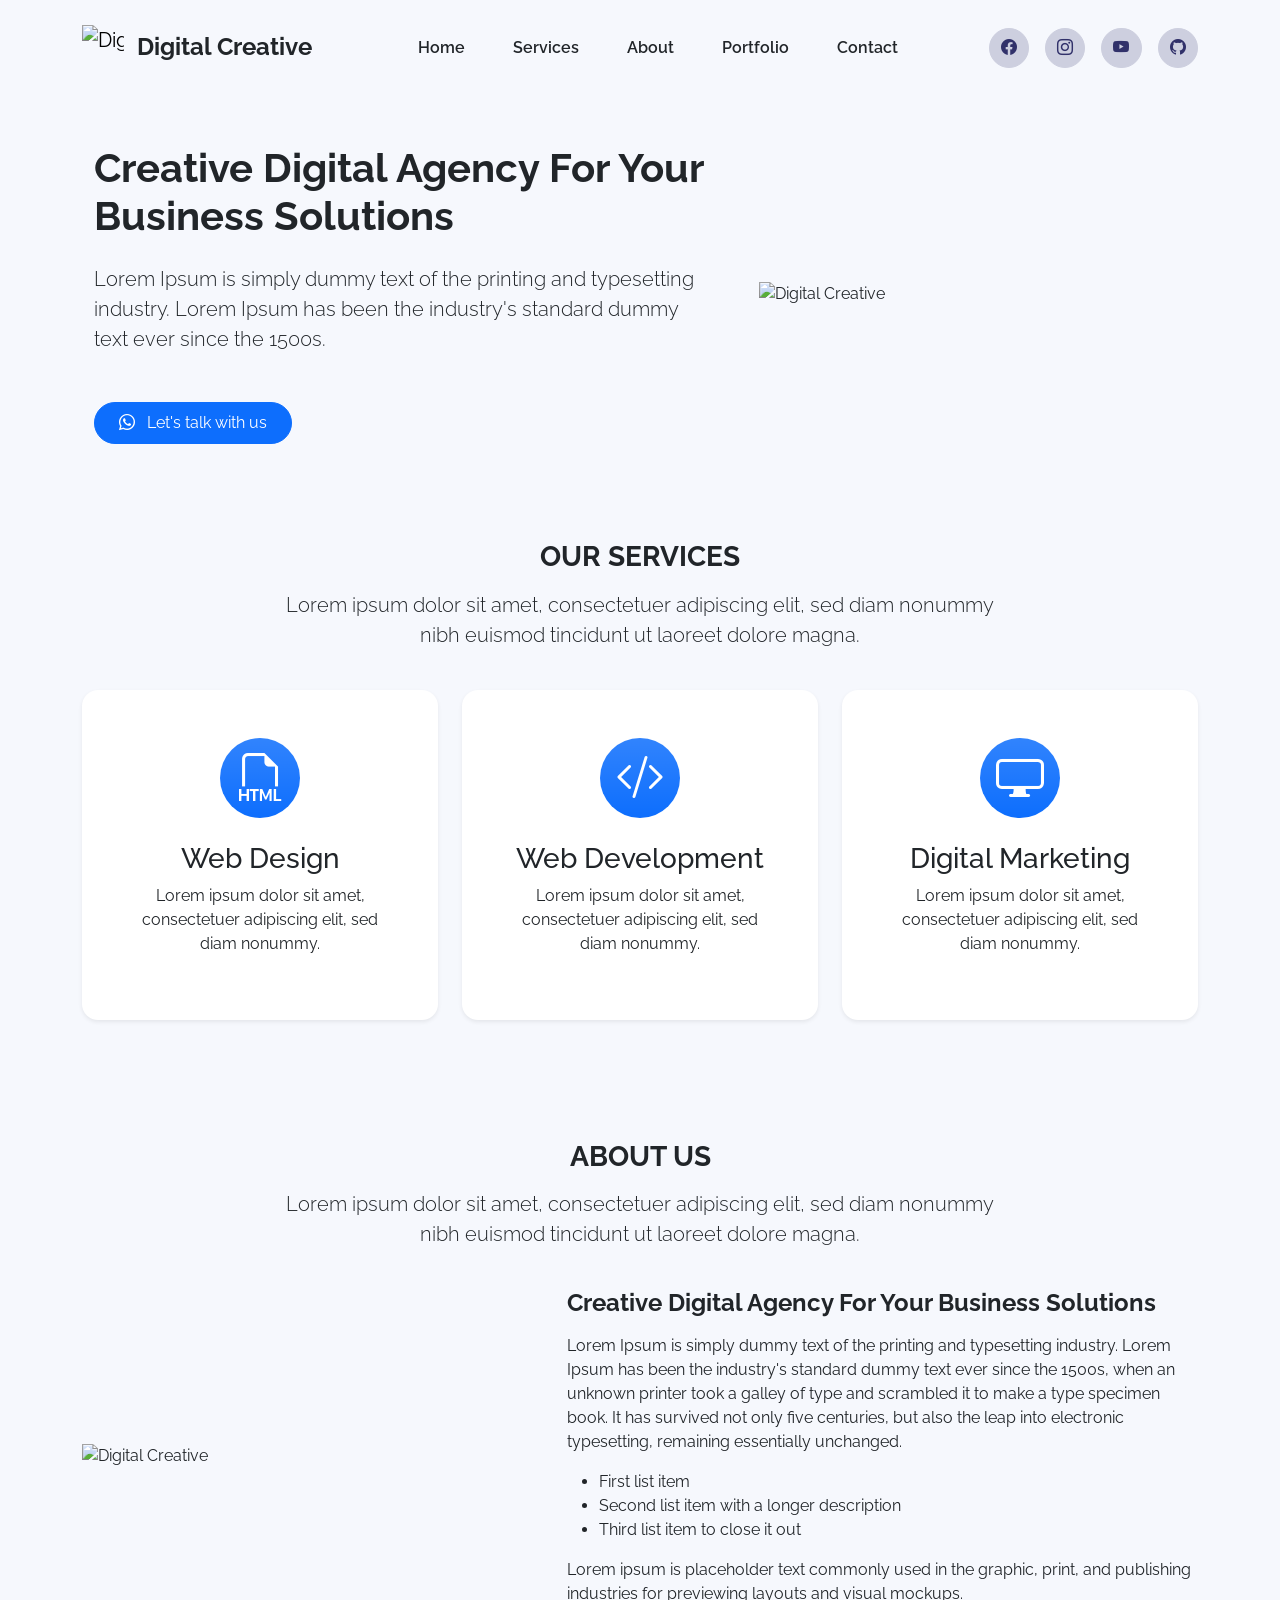
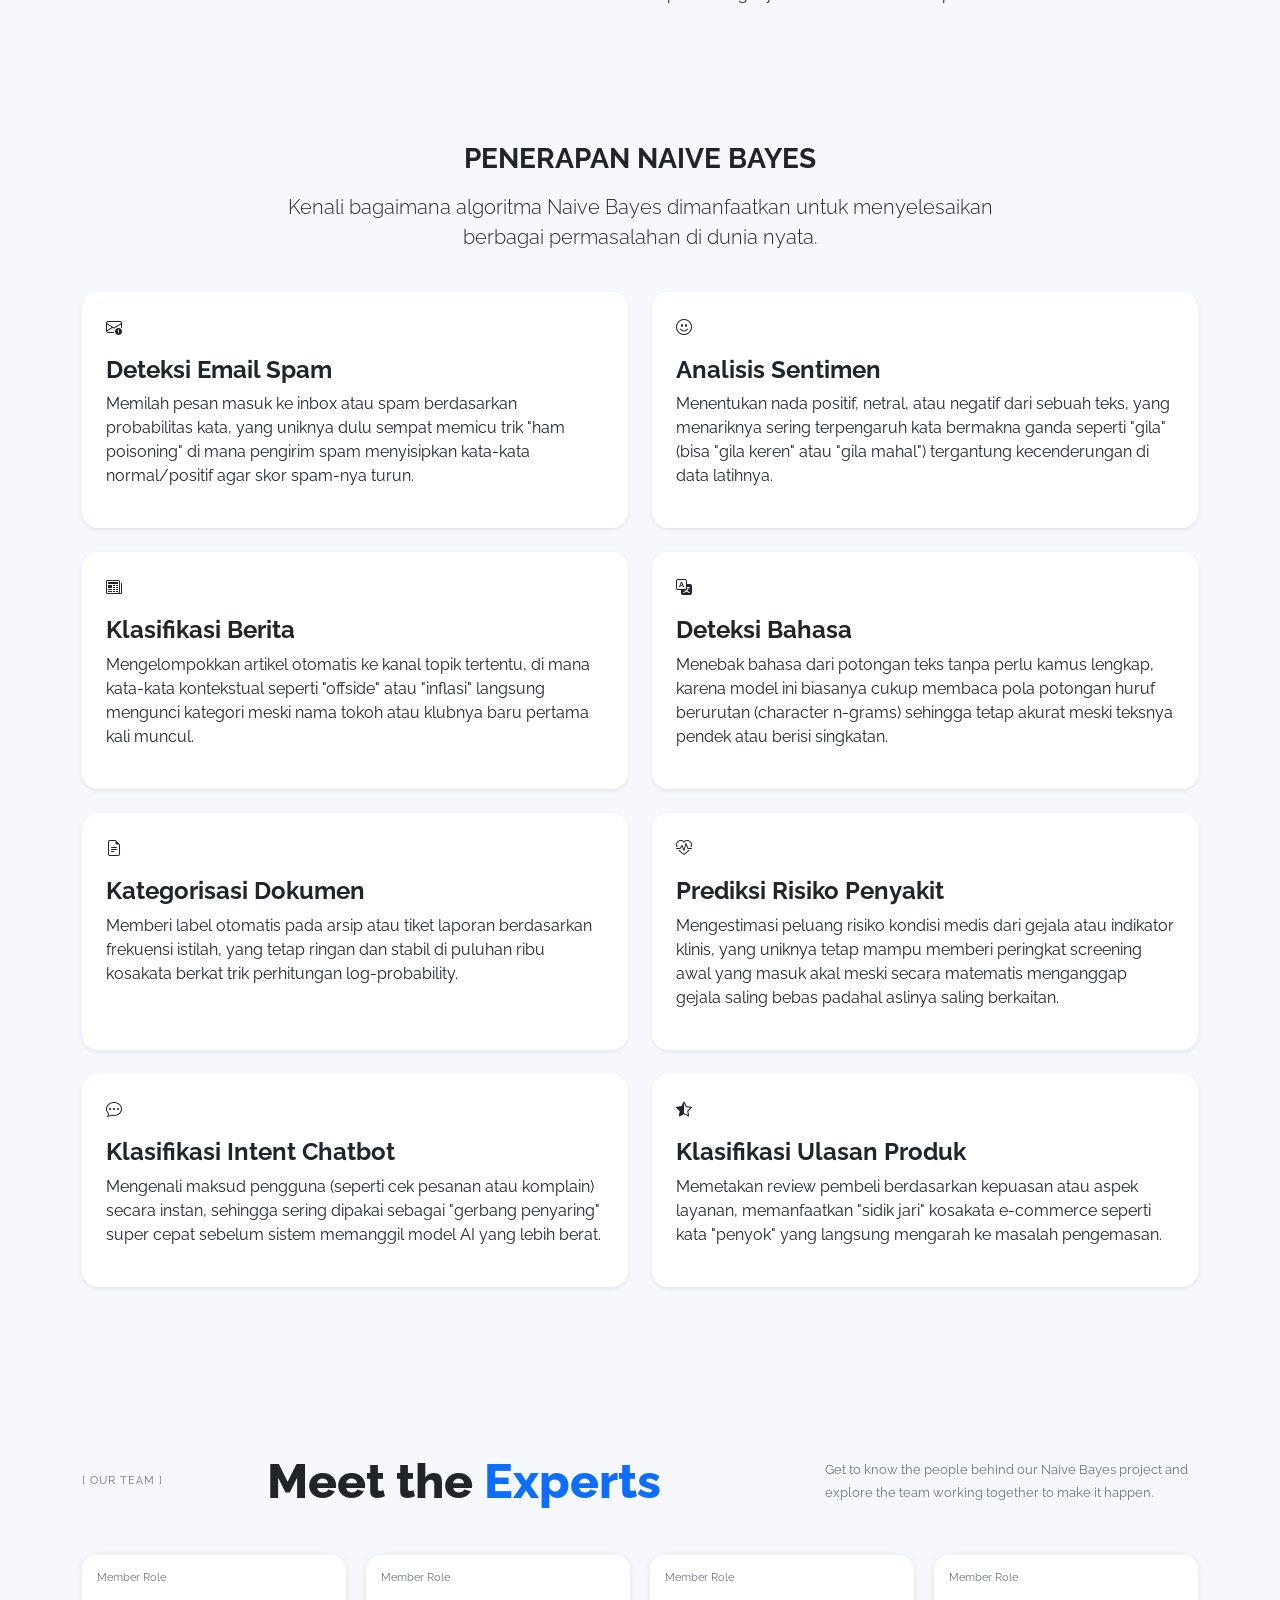
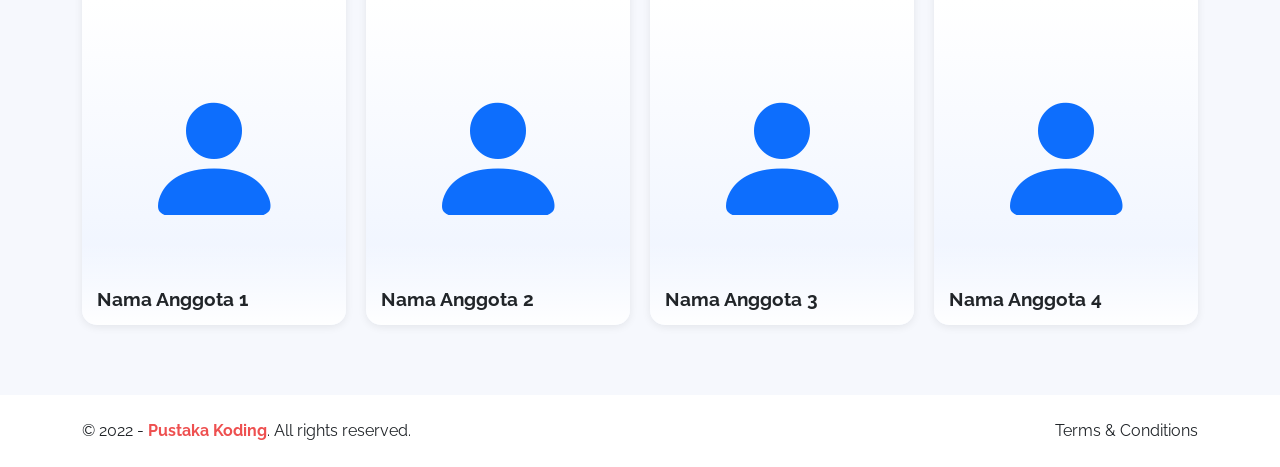
==== commit 1cce1a00: "Add applications and team sections by Renoo" ====
--- a/index.html
+++ b/index.html
@@ -5,11 +5,11 @@
     <!-- Required meta tags -->
     <meta charset="utf-8">
     <meta name="viewport" content="width=device-width, initial-scale=1, shrink-to-fit=no">
-    <meta name="description" content="Website Edukasi Naive Bayes">
-    <meta name="author" content="Naive Bayes Team">
+    <meta name="description" content="Website Company Profile Digital Creative">
+    <meta name="author" content="agung tri utomo">
 
     <!-- Title -->
-    <title>Naive Bayes</title>
+    <title>Digital Creative</title>
 
     <!-- Favicon icon -->
     <link rel="shortcut icon" href="assets/img/favicon.ico" type="image/x-icon">
@@ -33,8 +33,8 @@
         <div class="container">
             <!-- Brand -->
             <a class="navbar-brand" href="https://pustakakoding.com">
-                <img src="assets/img/logo.svg" alt="Naive Bayes" width="42" height="42" class="d-inline-block mt--2 me-2">
-                <span class="text-body fs-4 fw-bolder">Naive Bayes</span>
+                <img src="assets/img/logo.svg" alt="Digital Creative" width="42" height="42" class="d-inline-block mt--2 me-2">
+                <span class="text-body fs-4 fw-bolder">Digital Creative</span>
             </a>
             <button class="navbar-toggler" type="button" data-bs-toggle="collapse" data-bs-target="#navbarSupportedContent" aria-controls="navbarSupportedContent" aria-expanded="false" aria-label="Toggle navigation">
                 <span class="navbar-toggler-icon"></span>
@@ -79,285 +79,21 @@
 
     <!-- Main Content -->
     <main class="flex-shrink-0">
-    <!-- HERO -->
-    <section class="nb-home" id="home">
-        <div class="container">
-            <div class="row align-items-center">
-
-                <!-- LEFT CONTENT -->
-                <div class="col-lg-6 nb-home-content">
-                    <span class="nb-label">
-                        <span class="nb-label-dot"></span>
-                        MACHINE LEARNING ALGORITHM
-                    </span>
-                    <h1>
-                        Naive<br>
-                        <span>Bayes.</span>
-                    </h1>
-
-                    <p class="nb-home-desc">
-                        Learn how data and probability work together
-                        to make predictions.
-                    </p>
-
-                    <p class="nb-home-desc-id">
-                        Kenali bagaimana algoritma Naive Bayes
-                        mengubah data menjadi sebuah prediksi.
-                    </p>
-
-                    <a href="#algorithm" class="nb-button">
-                        Explore Algorithm
-                        <i class="bi bi-arrow-down-right"></i>
-                    </a>
-
-                </div>
-
-
-                <!-- RIGHT VISUAL -->
-                <div class="col-lg-6">
-                    <div class="nb-visual">
-                        <div class="nb-visual-header">
-                            <span>Naive Bayes In Action</span>
-                            <span class="nb-demo-status">
-                                <span></span> EXAMPLE
-                            </span>
-                        </div>
-
-                        <!-- INPUT -->
-                        <div class="nb-demo-box nb-input-box">
-                            <div class="nb-demo-icon">
-                                <i class="bi bi-envelope"></i>
-                            </div>
-
-                            <div class="nb-demo-content">
-                                <small>INPUT DATA</small>
-                                <h6>Email Message</h6>
-                                <p>
-                                    "Congratulations! You won a free
-                                    prize. Click here to claim your reward!"
-                                </p>
-                            </div>
-                        </div>
-
-                        <!-- ALGORITHM -->
-                        <div class="nb-demo-process">
-                            <div class="nb-process-line"></div>
-                            <div class="nb-algorithm-box">
-                                <div class="nb-algorithm-icon">
-                                    <i class="bi bi-cpu"></i>
-                                </div>
-                                <div>
-                                    <small>ALGORITHM</small>
-                                    <h6>Naive Bayes</h6>
-                                    <span>
-                                    Algoritma klasifikasi berbasis probabilitas untuk memprediksi kategori data.
-                                    </span>
-                                </div>
-                            </div>
-                            <div class="nb-process-line"></div>
-                        </div>
-
-                        <!-- PREDICTION -->
-                        <div class="nb-prediction-box">
-                            <div class="nb-prediction-header">
-                                <small>PREDICTION RESULT</small>
-                                <i class="bi bi-graph-up-arrow"></i>
-                            </div>
-                            <div class="nb-result">
-                                <div class="nb-result-icon">
-                                    <i class="bi bi-exclamation-triangle-fill"></i>
-                                </div>
-                                <div>
-                                    <h5>Spam Email</h5>
-                                    <span>Predicted Class</span>
-                                </div>
-                                <div class="nb-result-percent">
-                                    92%
-                                </div>
-                            </div>
-
-                            <div class="nb-progress">
-                                <div class="nb-progress-bar"></div>
-                            </div>
-
-                            <div class="nb-result-note">
-                                <i class="bi bi-info-circle"></i>
-                                Example prediction based on probability
-                            </div>
-                        </div>
-                    </div>
-                </div>
-            </div>
-        </div>
-    </section>
-
-    <!-- ABOUT -->
-    <section class="nb-about" id="algorithm">
-        <div class="container">
-
-            <div class="nb-about-title">
-                <span class="nb-section-label">01 — ABOUT THE ALGORITHM</span>
-
-                <h2>What is <span>Naive Bayes?</span></h2>
-            </div>
-
-            <div class="nb-about-content">
-
-                <div class="nb-about-description">
-
-                    <div class="nb-about-icon">
-                        <i class="bi bi-lightbulb"></i>
-                    </div>
-
-                    <p>
-                        <strong>Naive Bayes</strong> adalah algoritma machine learning
-                        yang digunakan untuk mengklasifikasikan data
-                        berdasarkan probabilitas. Algoritma ini memprediksi
-                        suatu kategori dengan menghitung kemungkinan
-                        berdasarkan fitur atau informasi yang tersedia.
-                    </p>
-
-                    <p class="nb-about-english">
-                        It uses Bayes' Theorem and assumes that each feature
-                        is independent of the others given the class.
-                        The class with the highest probability becomes
-                        the prediction.
-                    </p>
-
-                </div>
-
-                <!-- EXAMPLE -->
-                <div class="nb-example">
-
-                    <div class="nb-example-header">
-                        <span>HOW IT WORKS</span>
-                        <i class="bi bi-arrow-repeat"></i>
-                    </div>
-
-                    <div class="nb-example-flow">
-                        <!-- INPUT -->
-                        <div class="nb-example-step">
-                            <div class="nb-example-step-icon input">
-                                <i class="bi bi-envelope"></i>
-                            </div>
-                            <div class="nb-example-step-content">
-                                <small>INPUT DATA</small>
-                                <h6>Email Message</h6>
-                                <p>
-                                    "You won a free prize!"
-                                </p>
-                            </div>
-                        </div>
-                        <div class="nb-example-arrow">
-                            <i class="bi bi-arrow-down"></i>
-                        </div>
-
-                        <!-- ALGORITHM -->
-                        <div class="nb-example-step">
-                            <div class="nb-example-step-icon algorithm">
-                                <i class="bi bi-cpu"></i>
-                            </div>
-
-                            <div class="nb-example-step-content">
-                                <small>PROCESS</small>
-                                <h6>Naive Bayes</h6>
-                                <p>
-                                    Menghitung probabilitas
-                                    berdasarkan kata dalam email.
-                                </p>
-                            </div>
-                        </div>
-
-                        <div class="nb-example-arrow">
-                            <i class="bi bi-arrow-down"></i>
-                        </div>
-
-                        <!-- OUTPUT -->
-                        <div class="nb-example-step">
-                            <div class="nb-example-step-icon output">
-                                <i class="bi bi-check-circle"></i>
-                            </div>
-                            <div class="nb-example-step-content">
-                                <small>OUTPUT</small>
-                                <h6>Spam Email</h6>
-                                <p>
-                                    Email diklasifikasikan sebagai spam.
-                                </p>
-                            </div>
-                            <div class="nb-example-result">
-                                92%
-                            </div>
-                        </div>
-                    </div>
-                </div>
-            </div>
-        </div>
-    </section>
-
-    <!-- WHY NAIVE BAYES -->
-    <section class="nb-why" id="why">
-        <div class="container">
-            <div class="nb-why-heading">
-
-                <span class="nb-section-label">
-                    02 — WHY NAIVE BAYES?
-                </span>
-                <h2>
-                    Why use <span>Naive Bayes?</span>
-                </h2>
-                <p>
-                    Sederhana dalam konsep, efisien dalam proses dan berguna untuk menyelesaikan
-                    masalah klasifikasi.
-                </p>
-            </div>
-
-            <div class="nb-why-list">
-                <!-- ITEM 1 -->
-                <div class="nb-why-item">
-                    <div class="nb-why-icon">
-                        <i class="bi bi-lightning-charge"></i>
-                    </div>
-
-                    <div>
-                        <h5>Fast & Efficient</h5>
-                        <p>
-                            Memiliki proses komputasi yang relatif cepat
-                            dan efisien.
-                        </p>
-                    </div>
-                </div>
-
-                <!-- ITEM 2 -->
-                <div class="nb-why-item">
-                    <div class="nb-why-icon purple">
-                        <i class="bi bi-book"></i>
-                    </div>
-                    <div>
-                        <h5>Easy to Understand</h5>
-                        <p>
-                            Konsepnya sederhana dan mudah dipelajari,
-                            terutama untuk pemula.
-                        </p>
-                    </div>
-                </div>
-
-                <!-- ITEM 3 -->
-                <div class="nb-why-item">
-                    <div class="nb-why-icon blue">
-                        <i class="bi bi-globe"></i>
-                    </div>
-
-                    <div>
-                        <h5>Real-world Applications</h5>
-                        <p>
-                            Dapat digunakan untuk spam detection,
-                            sentiment analysis, dan text classification.
-                        </p>
-                    </div>
-                </div>
-            </div>
-        </div>
-    </section>
+        <!-- Heroes -->
+        <div class="container col-xxl-8 px-4 py-5">
+            <div class="row flex-lg-row-reverse align-items-center g-5">
+                <div class="col-lg-5">
+                    <img src="assets/img/heroes.svg" class="d-block mx-lg-auto img-fluid" alt="Digital Creative" loading="lazy">
+                </div>
+                <div class="col-lg-7">
+                    <h1 class="fw-bold lh-2 mb-4">Creative Digital Agency For Your Business Solutions</h1>
+                    <p class="lead mb-5">Lorem Ipsum is simply dummy text of the printing and typesetting industry. Lorem Ipsum has been the industry's standard dummy text ever since the 1500s.</p>
+                    <div class="d-grid gap-2 d-md-flex justify-content-md-start">
+                        <a href="https://api.whatsapp.com/send?phone=6281377783334&text=Assalamualaikum.." class="btn btn-primary rounded-pill px-4 py-2"><i class="bi bi-whatsapp me-2"></i> Let's talk with us</a>
+                    </div>
+                </div>
+            </div>
+        </div>
 
         <!-- Services -->
         <div id="services" class="container text-center py-5">
@@ -376,7 +112,7 @@
                                 <i class="bi-filetype-html"></i>
                             </div>
                             <h3>Web Design</h3>
-                            <p>Jamettttt, consectetuer adipiscing elit, sed diam nonummy.</p>
+                            <p>Lorem ipsum dolor sit amet, consectetuer adipiscing elit, sed diam nonummy.</p>
                         </div>
                     </div>
                 </div>
@@ -431,152 +167,237 @@
             </div>
         </div>
 
-        <!-- Portfolio -->
-        <div id="portfolio" class="container text-center py-5">
+        
+        <!-- Applications -->
+        <div id="applications" class="container text-center py-5">
+
             <div class="row">
                 <div class="col-lg-8 mx-auto">
-                    <h3 class="fw-bold lh-2 mb-3">OUR PORTFOLIO</h3>
-                    <p class="lead">Lorem ipsum dolor sit amet, consectetuer adipiscing elit, sed diam nonummy nibh euismod tincidunt ut laoreet dolore magna.</p>
+                    <h3 class="fw-bold lh-2 mb-3">PENERAPAN NAIVE BAYES</h3>
+
+                    <p class="lead">
+                        Kenali bagaimana algoritma Naive Bayes dimanfaatkan
+                        untuk menyelesaikan berbagai permasalahan di dunia nyata.
+                    </p>
                 </div>
             </div>
 
             <div class="row text-start py-4">
-                <div class="col-lg-4 mb-4">
-                    <div class="card h-100 border-0 rounded-4 shadow-sm">
-                        <div class="card-body p-4 pb-0">
-                            <div class="mb-3">
-                                <a href="https://pustakakoding.com/project-php-detail-aplikasi-kasir-jasa-cuci-mobil-dan-motor" target="_blank">
-                                    <img src="assets/img/portfolio/pustakakoding-aplikasi-kasir-jasa-cuci-mobil-dan-motor.jpg" alt="Portfolio" class="card-img-top img-fluid rounded-4">
-                                </a>
-                            </div>
-                            <p class="fw-semibold">Aplikasi Kasir Jasa Cuci Mobil dan Motor</p>
-                        </div>
-                    </div>
-                </div>
-                <div class="col-lg-4 mb-4">
-                    <div class="card h-100 border-0 rounded-4 shadow-sm">
-                        <div class="card-body p-4 pb-0">
-                            <div class="mb-3">
-                                <a href="https://pustakakoding.com/project-php-detail-aplikasi-manajemen-keuangan-pribadi-single-user" target="_blank">
-                                    <img src="assets/img/portfolio/pustakakoding-aplikasi-manajemen-keuangan-pribadi-single-user.jpg" alt="Portfolio" class="card-img-top img-fluid rounded-4">
-                                </a>
-                            </div>
-                            <p class="fw-semibold">DompetKu - Aplikasi Manajemen Keuangan Pribadi (Single User)</p>
-                        </div>
-                    </div>
-                </div>
-                <div class="col-lg-4 mb-4">
-                    <div class="card h-100 border-0 rounded-4 shadow-sm">
-                        <div class="card-body p-4 pb-0">
-                            <div class="mb-3">
-                                <a href="https://pustakakoding.com/project-php-detail-aplikasi-manajemen-kas-berbasis-web" target="_blank">
-                                    <img src="assets/img/portfolio/pustakakoding-aplikasi-manajemen-kas-berbasis-web.jpg" alt="Portfolio" class="card-img-top img-fluid rounded-4">
-                                </a>
-                            </div>
-                            <p class="fw-semibold">Aplikasi Manajemen Kas Berbasis Web</p>
-                        </div>
-                    </div>
-                </div>
-                <div class="col-lg-4 mb-4">
-                    <div class="card h-100 border-0 rounded-4 shadow-sm">
-                        <div class="card-body p-4 pb-0">
-                            <div class="mb-3">
-                                <a href="https://pustakakoding.com/project-php-detail-aplikasi-kasir-penjualan-pulsa" target="_blank">
-                                    <img src="assets/img/portfolio/pustakakoding-aplikasi-kasir-penjualan-pulsa.jpg" alt="Portfolio" class="card-img-top img-fluid rounded-4">
-                                </a>
-                            </div>
-                            <p class="fw-semibold">Aplikasi Kasir Penjualan Pulsa</p>
-                        </div>
-                    </div>
-                </div>
-                <div class="col-lg-4 mb-4">
-                    <div class="card h-100 border-0 rounded-4 shadow-sm">
-                        <div class="card-body p-4 pb-0">
-                            <div class="mb-3">
-                                <a href="https://pustakakoding.com/project-php-detail-aplikasi-pengelolaan-arsip-surat" target="_blank">
-                                    <img src="assets/img/portfolio/pustakakoding-aplikasi-pengelolaan-arsip-surat.jpg" alt="Portfolio" class="card-img-top img-fluid rounded-4">
-                                </a>
-                            </div>
-                            <p class="fw-semibold">Aplikasi Pengelolaan Arsip Surat</p>
-                        </div>
-                    </div>
-                </div>
-                <div class="col-lg-4 mb-4">
-                    <div class="card h-100 border-0 rounded-4 shadow-sm">
-                        <div class="card-body p-4 pb-0">
-                            <div class="mb-3">
-                                <a href="https://pustakakoding.com/project-php-detail-sistem-informasi-persediaan-barang-gudang-material" target="_blank">
-                                    <img src="assets/img/portfolio/pustakakoding-sistem-informasi-persediaan-barang-gudang-material.jpg" alt="Portfolio" class="card-img-top img-fluid rounded-4">
-                                </a>
-                            </div>
-                            <p class="fw-semibold">Sistem Informasi Persediaan Barang Gudang Material</p>
-                        </div>
-                    </div>
-                </div>
-            </div>
-        </div>
-
-        <!-- Contact -->
-        <div id="contact" class="container text-center pt-4 pb-5">
-            <div class="row">
-                <div class="col-lg-8 mx-auto">
-                    <h3 class="fw-bold lh-2 mb-3">CONTACT US</h3>
-                    <p class="lead">Lorem ipsum dolor sit amet, consectetuer adipiscing elit, sed diam nonummy nibh euismod tincidunt ut laoreet dolore magna.</p>
-                </div>
-            </div>
-
-            <div class="row align-items-start text-start g-5 pt-4 pb-5">
-                <div class="col-lg-7">
-                    <iframe src="https://www.google.com/maps/embed?pb=!1m18!1m12!1m3!1d127101.59148701998!2d105.19743545987781!3d-5.428404621346565!2m3!1f0!2f0!3f0!3m2!1i1024!2i768!4f13.1!3m3!1m2!1s0x2e40dbcabf21b51f%3A0xdcb06324bff3cb9e!2sBandar%20Lampung%20City%2C%20Lampung!5e0!3m2!1sen!2sid!4v1670074127117!5m2!1sen!2sid" class="rounded-4 shadow-sm" width="100%" height="410" style="border:0;" allowfullscreen="" loading="lazy" referrerpolicy="no-referrer-when-downgrade"></iframe>
-                </div>
-                <div class="col-lg-5">
-                    <div class="card h-100 border-0 rounded-4 shadow-sm">
-                        <div class="card-body p-4 pb-0">
-                            <div class="d-flex py-2">
-                                <div class="flex-shrink-0">
-                                    <i class="bi bi-geo-alt text-primary fs-3"></i>
-                                </div>
-                                <div class="flex-grow-1 ms-3">
-                                    <h5 class="mb-1">Address</h5>
-                                    <p>Bandar Lampung City, Lampung</p>
-                                </div>
-                            </div>
-                            <hr class="hr-dotted mt-0">
-                            <div class="d-flex py-2">
-                                <div class="flex-shrink-0">
-                                    <i class="bi bi-whatsapp text-primary fs-4"></i>
-                                </div>
-                                <div class="flex-grow-1 ms-3">
-                                    <h5 class="mb-1">WhatsApp</h5>
-                                    <p>+62 813-7778-3334</p>
-                                </div>
-                            </div>
-                            <hr class="hr-dotted mt-0">
-                            <div class="d-flex py-2">
-                                <div class="flex-shrink-0">
-                                    <i class="bi bi-envelope text-primary fs-4"></i>
-                                </div>
-                                <div class="flex-grow-1 ms-3">
-                                    <h5 class="mb-1">Email</h5>
-                                    <p>pustaka.koding@gmail.com</p>
-                                </div>
-                            </div>
-                            <hr class="hr-dotted mt-0">
-                            <div class="d-flex py-2">
-                                <div class="flex-shrink-0">
-                                    <i class="bi bi-clock text-primary fs-4"></i>
-                                </div>
-                                <div class="flex-grow-1 ms-3">
-                                    <h5 class="mb-1">Working Hours</h5>
-                                    <p>Monday - Saturday, 09.00 AM - 16.00 PM</p>
-                                </div>
-                            </div>
-                        </div>
-                    </div>
-                </div>
-            </div>
-        </div>
-    </main>
+
+                <!-- Spam Detection -->
+                <div class="col-lg-6 mb-4">
+                    <div class="card application-card h-100 border-0 rounded-4 shadow-sm">
+                        <div class="card-body p-4">
+                            <div class="application-icon mb-3">
+                                <i class="bi bi-envelope-exclamation"></i>
+                            </div>
+                            <h4 class="fw-bold">Deteksi Email Spam</h4>
+                            <p class="application-description">
+                                Memilah pesan masuk ke inbox atau spam berdasarkan probabilitas kata, yang uniknya dulu sempat memicu trik "ham poisoning" di mana pengirim spam menyisipkan kata-kata normal/positif agar skor spam-nya turun.
+                            </p>
+                        </div>
+                    </div>
+                </div>
+
+                <!-- Sentiment Analysis -->
+                <div class="col-lg-6 mb-4">
+                    <div class="card application-card h-100 border-0 rounded-4 shadow-sm">
+                        <div class="card-body p-4">
+                            <div class="application-icon mb-3">
+                                <i class="bi bi-emoji-smile"></i>
+                            </div>
+                            <h4 class="fw-bold">Analisis Sentimen</h4>
+                            <p class="application-description">
+                                Menentukan nada positif, netral, atau negatif dari sebuah teks, yang menariknya sering terpengaruh kata bermakna ganda seperti "gila" (bisa "gila keren" atau "gila mahal") tergantung kecenderungan di data latihnya.
+                            </p>
+                        </div>
+                    </div>
+                </div>
+
+                <!-- News Classification -->
+                <div class="col-lg-6 mb-4">
+                    <div class="card application-card h-100 border-0 rounded-4 shadow-sm">
+                        <div class="card-body p-4">
+                            <div class="application-icon mb-3">
+                                <i class="bi bi-newspaper"></i>
+                            </div>
+                            <h4 class="fw-bold">Klasifikasi Berita</h4>
+                            <p class="application-description">
+                                Mengelompokkan artikel otomatis ke kanal topik tertentu, di mana kata-kata kontekstual seperti "offside" atau "inflasi" langsung mengunci kategori meski nama tokoh atau klubnya baru pertama kali muncul.
+                            </p>
+                        </div>
+                    </div>
+                </div>
+
+                <!-- Language Detection -->
+                <div class="col-lg-6 mb-4">
+                    <div class="card application-card h-100 border-0 rounded-4 shadow-sm">
+                        <div class="card-body p-4">
+                            <div class="application-icon mb-3">
+                                <i class="bi bi-translate"></i>
+                            </div>
+                            <h4 class="fw-bold">Deteksi Bahasa</h4>
+                            <p class="application-description">
+                                Menebak bahasa dari potongan teks tanpa perlu kamus lengkap, karena model ini biasanya cukup membaca pola potongan huruf berurutan (character n-grams) sehingga tetap akurat meski teksnya pendek atau berisi singkatan.
+                            </p>
+                        </div>
+                    </div>
+                </div>
+
+                <!-- Document Classification -->
+                <div class="col-lg-6 mb-4">
+                    <div class="card application-card h-100 border-0 rounded-4 shadow-sm">
+                        <div class="card-body p-4">
+                            <div class="application-icon mb-3">
+                                <i class="bi bi-file-earmark-text"></i>
+                            </div>
+                            <h4 class="fw-bold">Kategorisasi Dokumen</h4>
+                            <p class="application-description">
+                                Memberi label otomatis pada arsip atau tiket laporan berdasarkan frekuensi istilah, yang tetap ringan dan stabil di puluhan ribu kosakata berkat trik perhitungan log-probability.
+                            </p>
+                        </div>
+                    </div>
+                </div>
+
+                <!-- Disease Risk Prediction -->
+                <div class="col-lg-6 mb-4">
+                    <div class="card application-card h-100 border-0 rounded-4 shadow-sm">
+                        <div class="card-body p-4">
+                            <div class="application-icon mb-3">
+                                <i class="bi bi-heart-pulse"></i>
+                            </div>
+                            <h4 class="fw-bold">Prediksi Risiko Penyakit</h4>
+                            <p class="application-description">
+                                Mengestimasi peluang risiko kondisi medis dari gejala atau indikator klinis, yang uniknya tetap mampu memberi peringkat screening awal yang masuk akal meski secara matematis menganggap gejala saling bebas padahal aslinya saling berkaitan.
+                            </p>
+                        </div>
+                    </div>
+                </div>
+
+                <!-- Chatbot Intent Classification -->
+                <div class="col-lg-6 mb-4">
+                    <div class="card application-card h-100 border-0 rounded-4 shadow-sm">
+                        <div class="card-body p-4">
+                            <div class="application-icon mb-3">
+                                <i class="bi bi-chat-dots"></i>
+                            </div>
+                            <h4 class="fw-bold">Klasifikasi Intent Chatbot</h4>
+                            <p class="application-description">
+                                Mengenali maksud pengguna (seperti cek pesanan atau komplain) secara instan, sehingga sering dipakai sebagai "gerbang penyaring" super cepat sebelum sistem memanggil model AI yang lebih berat.
+                            </p>
+                        </div>
+                    </div>
+                </div>
+
+                <!-- Product Review Classification -->
+                <div class="col-lg-6 mb-4">
+                    <div class="card application-card h-100 border-0 rounded-4 shadow-sm">
+                        <div class="card-body p-4">
+                            <div class="application-icon mb-3">
+                                <i class="bi bi-star-half"></i>
+                            </div>
+                            <h4 class="fw-bold">Klasifikasi Ulasan Produk</h4>
+                            <p class="application-description">
+                                Memetakan review pembeli berdasarkan kepuasan atau aspek layanan, memanfaatkan "sidik jari" kosakata e-commerce seperti kata "penyok" yang langsung mengarah ke masalah pengemasan.
+                            </p>
+                        </div>
+                    </div>
+                </div>
+
+            </div>
+        </div>
+
+
+
+        
+        <!-- Team -->
+        <section id="team" class="team-main">
+
+            <div class="team-section container">
+
+                <!-- Team Heading -->
+                <div class="team-heading">
+
+                    <span class="team-label">[ OUR TEAM ]</span>
+
+                    <h1>Meet the <span>Experts</span></h1>
+
+                    <p>
+                        Get to know the people behind our Naive Bayes project
+                        and explore the team working together to make it happen.
+                    </p>
+
+                </div>
+
+                <!-- Team Members -->
+                <div class="team-grid">
+
+                    <!-- Member 1 -->
+                    <article class="team-card">
+
+                        <div class="team-role">Member Role</div>
+
+                        <div class="team-photo">
+                            <i class="bi bi-person-fill"></i>
+                        </div>
+
+                        <div class="team-info">
+                            <h3>Nama Anggota 1</h3>
+                        </div>
+
+                    </article>
+
+                    <!-- Member 2 -->
+                    <article class="team-card">
+
+                        <div class="team-role">Member Role</div>
+
+                        <div class="team-photo">
+                            <i class="bi bi-person-fill"></i>
+                        </div>
+
+                        <div class="team-info">
+                            <h3>Nama Anggota 2</h3>
+                        </div>
+
+                    </article>
+
+                    <!-- Member 3 -->
+                    <article class="team-card">
+
+                        <div class="team-role">Member Role</div>
+
+                        <div class="team-photo">
+                            <i class="bi bi-person-fill"></i>
+                        </div>
+
+                        <div class="team-info">
+                            <h3>Nama Anggota 3</h3>
+                        </div>
+
+                    </article>
+
+                    <!-- Member 4 -->
+                    <article class="team-card">
+
+                        <div class="team-role">Member Role</div>
+
+                        <div class="team-photo">
+                            <i class="bi bi-person-fill"></i>
+                        </div>
+
+                        <div class="team-info">
+                            <h3>Nama Anggota 4</h3>
+                        </div>
+
+                    </article>
+
+                </div>
+
+            </div>
+
+        </section>
+
 
     <!-- Footer -->
     <footer class="footer mt-auto py-4 bg-white">
--- a/assets/css/style.css
+++ b/assets/css/style.css
@@ -77,626 +77,175 @@
   color: #0d6efd;
 }
 
-.nb-home {
-    background: #f6f8fd;
-    padding: 80px 0;
+
+
+/* =====================================================
+   TEAM SECTION
+===================================================== */
+
+/* Main Content */
+.team-main {
+    padding: 70px 0;
+}
+
+.team-section {
+    width: 100%;
+}
+
+/* Heading */
+.team-heading {
+    display: grid;
+    grid-template-columns: 0.6fr 2fr 1.4fr;
+    align-items: center;
+    gap: 25px;
+    margin-bottom: 45px;
+}
+
+.team-label {
+    color: #6c757d;
+    font-size: 11px;
+    letter-spacing: 1px;
+}
+
+.team-heading h1 {
+    color: #212529;
+    font-size: clamp(2rem, 4vw, 3rem);
+    font-weight: 800;
+    margin: 0;
+}
+
+.team-heading h1 span {
+    color: #0d6efd;
+}
+
+.team-heading p {
+    color: #6c757d;
+    font-size: 13px;
+    line-height: 1.7;
+    margin: 0;
+}
+
+/* Team Grid */
+.team-grid {
+    display: grid;
+    grid-template-columns: repeat(4, 1fr);
+    gap: 20px;
+}
+
+/* Team Card */
+.team-card {
+    position: relative;
+    height: 370px;
     overflow: hidden;
-}
-
-.nb-home-content {
-    padding: 30px 20px 30px 0;
-}
-
-.nb-label {
-    display: inline-flex;
+    border: 0;
+    border-radius: 15px;
+    background: #ffffff;
+    box-shadow: 0 2px 8px rgba(0, 0, 0, 0.08);
+    transition: transform 0.3s ease, box-shadow 0.3s ease;
+}
+
+.team-card:hover {
+    transform: translateY(-6px);
+    box-shadow: 0 8px 20px rgba(0, 0, 0, 0.12);
+}
+
+/* Role */
+.team-role {
+    position: absolute;
+    top: 15px;
+    left: 15px;
+    z-index: 3;
+    color: #6c757d;
+    font-size: 11px;
+}
+
+/* Photo */
+.team-photo {
+    position: absolute;
+    inset: 45px 0 0;
+    display: flex;
+    justify-content: center;
     align-items: center;
-    gap: 8px;
-    padding: 9px 14px;
-    background: #e7e9f5;
-    color: #31316a;
-    border-radius: 30px;
-    font-size: 10px;
+    color: #0d6efd;
+    font-size: 150px;
+    background: linear-gradient(
+        180deg,
+        #ffffff,
+        #edf3ff
+    );
+}
+
+.team-photo img {
+    width: 100%;
+    height: 100%;
+    object-fit: cover;
+    object-position: center top;
+}
+
+/* Member Information */
+.team-info {
+    position: absolute;
+    z-index: 2;
+    bottom: 0;
+    left: 0;
+    width: 100%;
+    padding: 45px 15px 15px;
+    background: linear-gradient(
+        transparent,
+        rgba(255, 255, 255, 0.98)
+    );
+}
+
+.team-info h3 {
+    color: #212529;
+    font-size: 19px;
     font-weight: 700;
-    letter-spacing: 1.5px;
-}
-
-.nb-label-dot {
-    width: 7px;
-    height: 7px;
-    background: #0d6efd;
-    border-radius: 50%;
-}
-
-.nb-home h1 {
-    font-size: clamp(60px, 7vw, 90px);
-    font-weight: 900;
-    line-height: .95;
-    letter-spacing: -5px;
-    color: #31316a;
-    margin: 30px 0;
-}
-
-.nb-home h1 span {
-    color: #0d6efd;
-}
-
-.nb-home-desc {
-    font-size: 19px;
-    font-weight: 600;
-    color: #31316a;
-    max-width: 400px;
-    line-height: 1.6;
-    margin-bottom: 10px;
-}
-
-.nb-home-desc-id {
-    font-size: 14px;
-    color: #777b91;
-    line-height: 1.8;
-    max-width: 400px;
-    margin-bottom: 30px;
-}
-
-.nb-button {
-    display: inline-flex;
-    align-items: center;
-    gap: 15px;
-    background: #31316a;
-    color: white;
-    text-decoration: none;
-    padding: 13px 20px;
-    border-radius: 8px;
-    font-size: 14px;
-    font-weight: 600;
-    transition: .3s;
-}
-
-.nb-button:hover {
-    background: #0d6efd;
-    color: white;
-    transform: translateY(-3px);
-}
-
-
-/* HERO VISUAL */
-.nb-visual {
-    background: #31316a;
-    padding: 25px;
-    border-radius: 20px;
-    position: relative;
-    color: white;
-    box-shadow: 0 20px 50px rgba(49,49,106,.15);
-}
-
-.nb-visual-header {
-    display: flex;
-    justify-content: space-between;
-    align-items: center;
-    font-size: 9px;
-    font-weight: 700;
-    letter-spacing: 1.5px;
-    color: #c5c8e7;
-    margin-bottom: 20px;
-}
-
-.nb-demo-status {
-    display: flex;
-    align-items: center;
-    gap: 6px;
-    color: #59e3b0;
-}
-
-.nb-demo-status span {
-    width: 6px;
-    height: 6px;
-    background: #59e3b0;
-    border-radius: 50%;
-}
-
-/* INPUT DATA */
-.nb-demo-box {
-    background: rgba(255,255,255,.08);
-    border: 1px solid rgba(255,255,255,.1);
-    border-radius: 12px;
-    padding: 18px;
-    display: flex;
-    align-items: center;
-    gap: 15px;
-}
-
-.nb-demo-icon {
-    width: 45px;
-    height: 45px;
-    flex-shrink: 0;
-    display: flex;
-    align-items: center;
-    justify-content: center;
-    background: #0d6efd;
-    border-radius: 12px;
-    font-size: 20px;
-}
-
-.nb-demo-content small {
-    color: #a9acd0;
-    font-size: 9px;
-    letter-spacing: 1px;
-}
-
-.nb-demo-content h6 {
-    font-size: 14px;
-    font-weight: 700;
-    margin: 5px 0;
-    color: white;
-}
-
-.nb-demo-content p {
-    font-size: 11px;
-    color: #c5c8e7;
     margin: 0;
-    line-height: 1.5;
-}
-
-/* ALGORITHM */
-.nb-demo-process {
-    text-align: center;
-    padding: 10px 0;
-}
-
-.nb-process-line {
-    height: 20px;
-    width: 1px;
-    background: #777ba9;
-    margin: auto;
-}
-
-.nb-algorithm-box {
-    display: inline-flex;
-    align-items: center;
-    gap: 12px;
-    background: #e7e9f5;
-    color: #31316a;
-    border-radius: 12px;
-    padding: 13px 20px;
-    text-align: left;
-}
-
-.nb-algorithm-icon {
-    width: 40px;
-    height: 40px;
-    background: #31316a;
-    color: white;
-    border-radius: 10px;
-    display: flex;
-    align-items: center;
-    justify-content: center;
-    font-size: 18px;
-}
-
-.nb-algorithm-box small {
-    display: block;
-    font-size: 9px;
-    letter-spacing: 1px;
-    color: #777b91;
-}
-
-.nb-algorithm-box h6 {
-    margin: 3px 0;
-    font-size: 14px;
-    font-weight: 800;
-}
-
-.nb-algorithm-box span {
-    font-size: 10px;
-    color: #64687e;
-}
-
-/* PREDICTION */
-.nb-prediction-box {
-    background: white;
-    color: #31316a;
-    border-radius: 12px;
-    padding: 18px;
-}
-
-.nb-prediction-header {
-    display: flex;
-    justify-content: space-between;
-    align-items: center;
-    margin-bottom: 15px;
-}
-
-.nb-prediction-header small {
-    font-size: 9px;
-    letter-spacing: 1px;
-    font-weight: 700;
-    color: #777b91;
-}
-
-.nb-prediction-header i {
-    color: #0d6efd;
-}
-
-.nb-result {
-    display: flex;
-    align-items: center;
-    gap: 12px;
-}
-
-.nb-result-icon {
-    width: 40px;
-    height: 40px;
-    background: #fff0e8;
-    color: #ed7a36;
-    border-radius: 10px;
-    display: flex;
-    align-items: center;
-    justify-content: center;
-}
-
-.nb-result h5 {
-    font-size: 14px;
-    font-weight: 800;
-    margin: 0 0 4px;
-}
-
-.nb-result span {
-    font-size: 10px;
-    color: #777b91;
-}
-
-.nb-result-percent {
-    margin-left: auto;
-    color: #0d6efd;
-    font-size: 20px;
-    font-weight: 800;
-}
-
-.nb-progress {
-    height: 6px;
-    background: #e9eaf3;
-    border-radius: 20px;
-    margin-top: 15px;
-    overflow: hidden;
-}
-
-.nb-progress-bar {
-    height: 100%;
-    width: 92%;
-    background: linear-gradient(90deg, #0d6efd, #7965ee);
-    border-radius: 20px;
-}
-
-.nb-result-note {
-    margin-top: 12px;
-    display: flex;
-    align-items: center;
-    gap: 7px;
-    font-size: 9px;
-    color: #777b91;
-}
-
-.nb-result-note i {
-    color: #0d6efd;
-}
-
-.nb-about {
-    padding: 80px 0;
-    background: white;
-}
-
-.nb-about-title {
-    text-align: center;
-    margin-bottom: 45px;
-}
-
-.nb-section-label {
-    font-size: 10px;
-    letter-spacing: 2px;
-    font-weight: 700;
-    color: #0d6efd;
-}
-
-.nb-about-title h2 {
-    font-size: clamp(30px, 4vw, 42px);
-    font-weight: 800;
-    color: #31316a;
-    margin-top: 15px;
-}
-
-.nb-about-title h2 span {
-    color: #0d6efd;
-}
-
-.nb-about-content {
-    display: grid;
-    grid-template-columns: 1fr 1.2fr;
-    gap: 40px;
-    align-items: center;
-}
-
-.nb-about-description {
-    padding: 20px;
-}
-
-.nb-about-icon {
-    width: 50px;
-    height: 50px;
-    background: #e7f0ff;
-    color: #0d6efd;
-    display: flex;
-    align-items: center;
-    justify-content: center;
-    border-radius: 12px;
-    font-size: 22px;
-    margin-bottom: 20px;
-}
-
-.nb-about-description p {
-    font-size: 15px;
-    line-height: 1.9;
-    color: #656a80;
-}
-
-.nb-about-description strong {
-    color: #31316a;
-}
-
-.nb-about-english {
-    border-left: 3px solid #0d6efd;
-    padding-left: 15px;
-    font-style: italic;
-}
-
-/* EXAMPLE */
-.nb-example {
-    background: #f6f8fd;
-    padding: 25px;
-    border-radius: 18px;
-    border: 1px solid #e9ebf4;
-}
-
-.nb-example-header {
-    display: flex;
-    justify-content: space-between;
-    color: #777b91;
-    font-size: 9px;
-    font-weight: 700;
-    letter-spacing: 1.5px;
-    margin-bottom: 25px;
-}
-
-.nb-example-header i {
-    color: #0d6efd;
-    font-size: 16px;
-}
-
-.nb-example-step {
-    display: flex;
-    align-items: center;
-    gap: 15px;
-    background: white;
-    padding: 15px;
-    border-radius: 12px;
-    position: relative;
-}
-
-.nb-example-step-icon {
-    width: 42px;
-    height: 42px;
-    flex-shrink: 0;
-    border-radius: 10px;
-    display: flex;
-    align-items: center;
-    justify-content: center;
-    font-size: 18px;
-}
-
-.nb-example-step-icon.input {
-    background: #e7f0ff;
-    color: #0d6efd;
-}
-
-.nb-example-step-icon.algorithm {
-    background: #eee9ff;
-    color: #7957e8;
-}
-
-.nb-example-step-icon.output {
-    background: #e4f8ef;
-    color: #20a36a;
-}
-
-.nb-example-step-content small {
-    font-size: 9px;
-    letter-spacing: 1px;
-    color: #777b91;
-}
-
-.nb-example-step-content h6 {
-    color: #31316a;
-    font-size: 13px;
-    font-weight: 800;
-    margin: 4px 0;
-}
-
-.nb-example-step-content p {
-    color: #777b91;
-    font-size: 11px;
-    margin: 0;
-    line-height: 1.5;
-}
-
-.nb-example-arrow {
-    text-align: center;
-    color: #0d6efd;
-    padding: 7px 0;
-    font-size: 16px;
-}
-
-.nb-example-result {
-    margin-left: auto;
-    font-size: 17px;
-    font-weight: 800;
-    color: #20a36a;
-}
-
-.nb-why {
-    background: #f6f8fd;
-    padding: 80px 0;
-}
-
-.nb-why-heading {
-    text-align: center;
-    margin-bottom: 40px;
-}
-
-.nb-why-heading h2 {
-    font-size: clamp(30px, 4vw, 42px);
-    font-weight: 800;
-    color: #31316a;
-    margin: 15px 0;
-}
-
-.nb-why-heading h2 span {
-    color: #0d6efd;
-}
-
-.nb-why-heading p {
-    color: #777b91;
-    font-size: 14px;
-}
-
-.nb-why-list {
-    max-width: 850px;
-    margin: auto;
-}
-
-.nb-why-item {
-    display: flex;
-    align-items: center;
-    gap: 20px;
-    background: white;
-    padding: 20px 25px;
-    border-radius: 12px;
-    margin-bottom: 15px;
-    transition: .3s;
-    border: 1px solid #e9ebf4;
-}
-
-.nb-why-item:hover {
-    transform: translateX(5px);
-    box-shadow: 0 10px 25px rgba(49,49,106,.06);
-}
-
-.nb-why-icon {
-    width: 50px;
-    height: 50px;
-    flex-shrink: 0;
-    border-radius: 12px;
-    background: #e7f0ff;
-    color: #0d6efd;
-    display: flex;
-    align-items: center;
-    justify-content: center;
-    font-size: 22px;
-}
-
-.nb-why-icon.purple {
-    background: #eee9ff;
-    color: #7957e8;
-}
-
-.nb-why-icon.blue {
-    background: #e4edff;
-    color: #31316a;
-}
-
-.nb-why-item h5 {
-    font-size: 16px;
-    font-weight: 800;
-    color: #31316a;
-    margin-bottom: 5px;
-}
-
-.nb-why-item p {
-    font-size: 13px;
-    color: #777b91;
-    margin: 0;
-    line-height: 1.6;
-}
-
+}
+
+/* Responsive */
 @media (max-width: 991px) {
-
-    .nb-home {
-        padding: 60px 0;
-    }
-
-    .nb-home-content {
-        padding-bottom: 40px;
-    }
-
-    .nb-about-content {
-        grid-template-columns: 1fr;
-        gap: 20px;
-    }
-
-    .nb-about-description {
-        padding: 0;
-    }
-
+    .team-heading {
+        grid-template-columns: 1fr 2fr;
+    }
+
+    .team-heading p {
+        grid-column: 2;
+    }
+
+    .team-grid {
+        grid-template-columns: repeat(2, 1fr);
+    }
 }
 
 @media (max-width: 576px) {
-
-    .nb-home {
+    .team-main {
         padding: 45px 0;
     }
 
-    .nb-home h1 {
-        font-size: 65px;
-        letter-spacing: -4px;
-    }
-
-    .nb-home-desc {
-        font-size: 17px;
-    }
-
-    .nb-visual {
-        padding: 18px;
-    }
-
-    .nb-demo-content p {
-        font-size: 10px;
-    }
-
-    .nb-algorithm-box {
-        padding: 10px 15px;
-    }
-
-    .nb-example {
-        padding: 15px;
-    }
-
-    .nb-example-step {
-        padding: 12px;
+    .team-heading {
+        display: block;
+        margin-bottom: 30px;
+    }
+
+    .team-heading h1 {
+        margin: 12px 0;
+    }
+
+    .team-grid {
+        grid-template-columns: repeat(2, 1fr);
         gap: 10px;
     }
 
-    .nb-example-step-content p {
-        font-size: 10px;
-    }
-
-    .nb-why-item {
-        padding: 15px;
-        gap: 12px;
-    }
-
-    .nb-why-item h5 {
-        font-size: 14px;
-    }
-
-    .nb-why-item p {
-        font-size: 12px;
-    }
-
-}+    .team-card {
+        height: 280px;
+    }
+
+    .team-info h3 {
+        font-size: 15px;
+    }
+
+    .team-photo {
+        font-size: 100px;
+    }
+}
